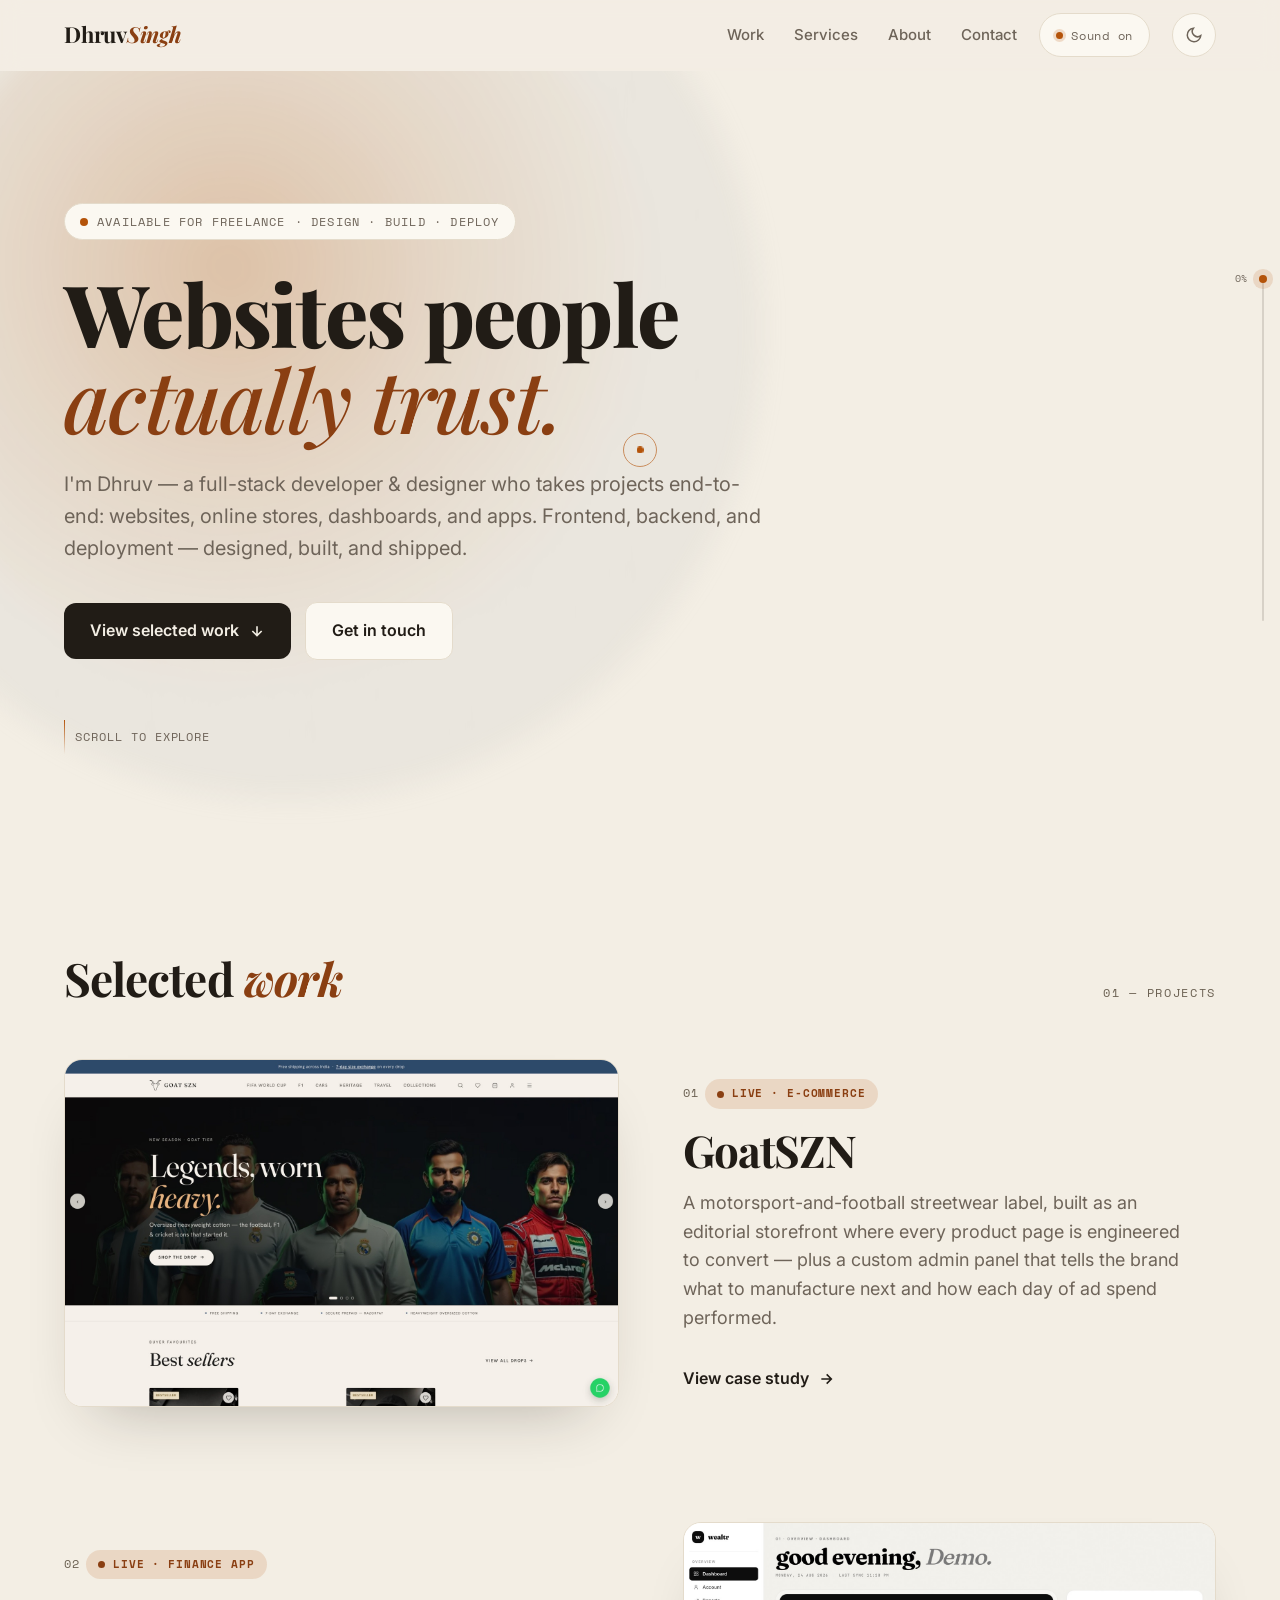
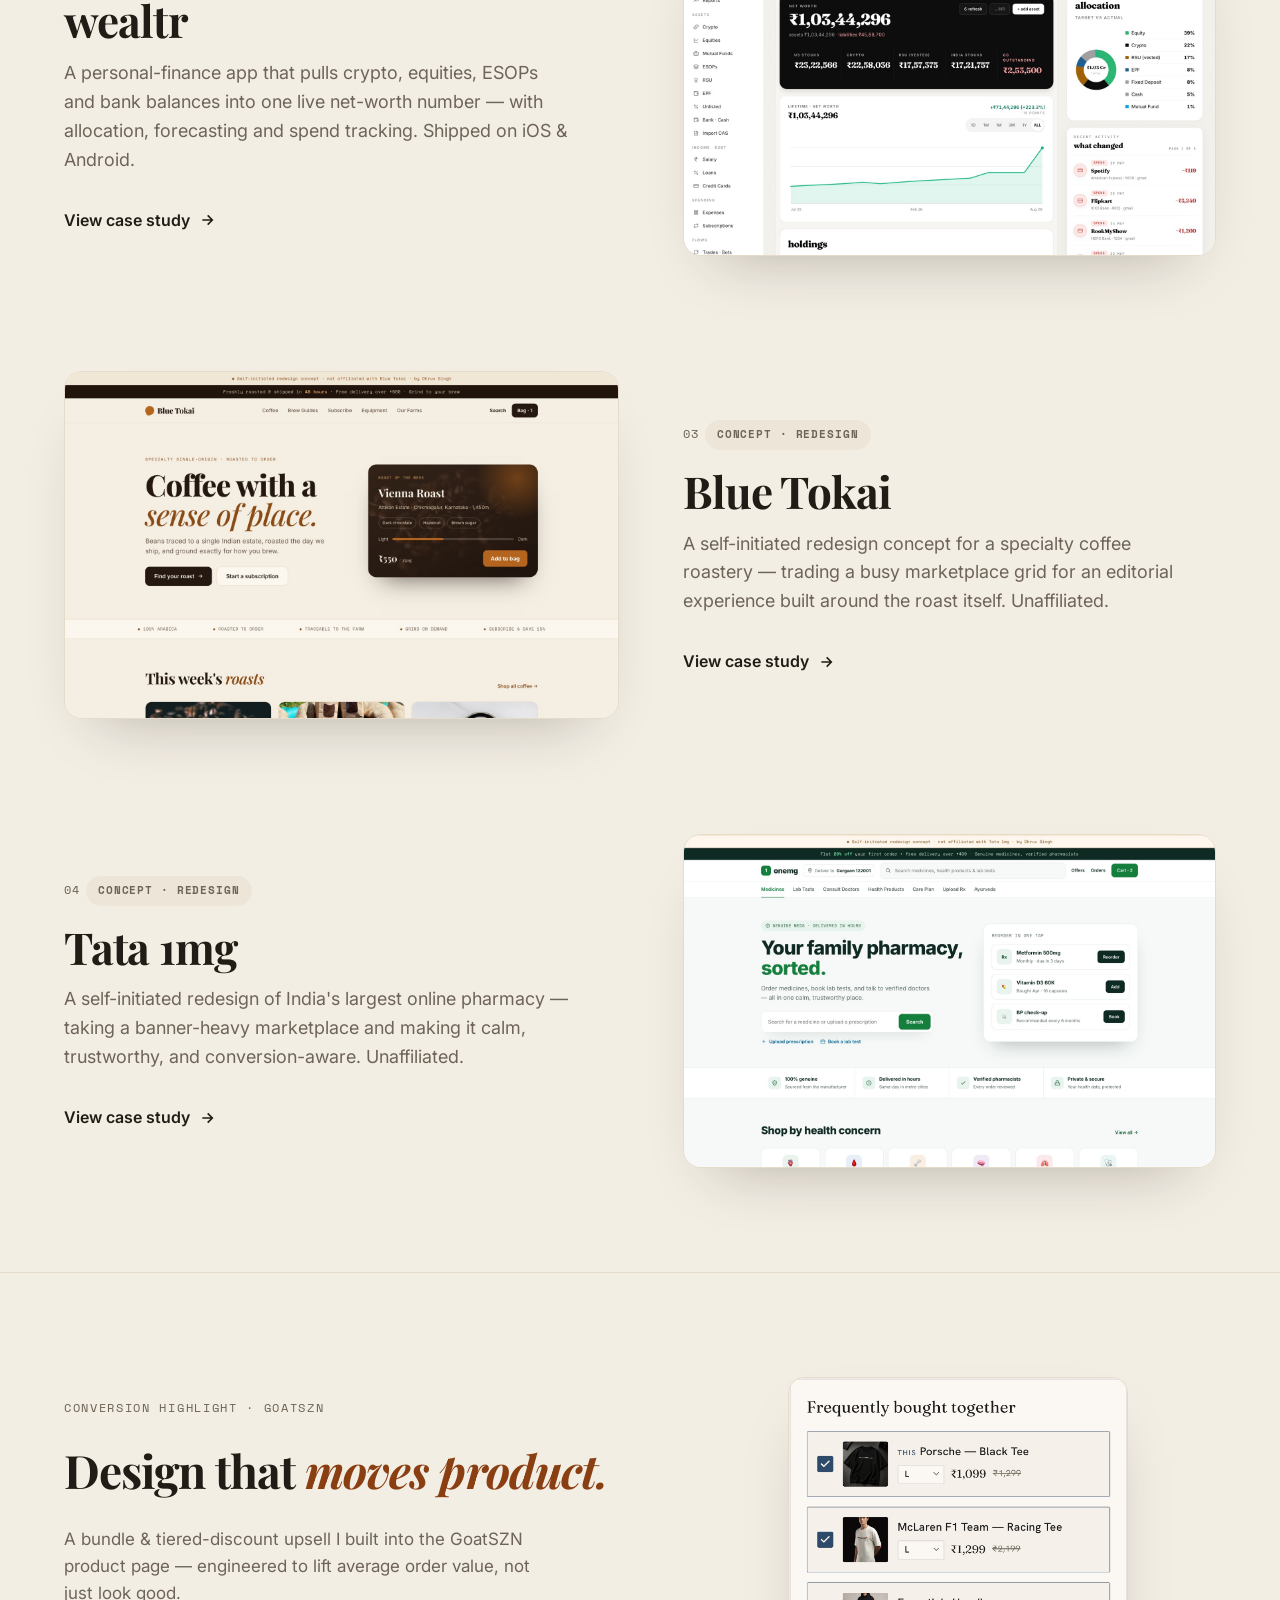
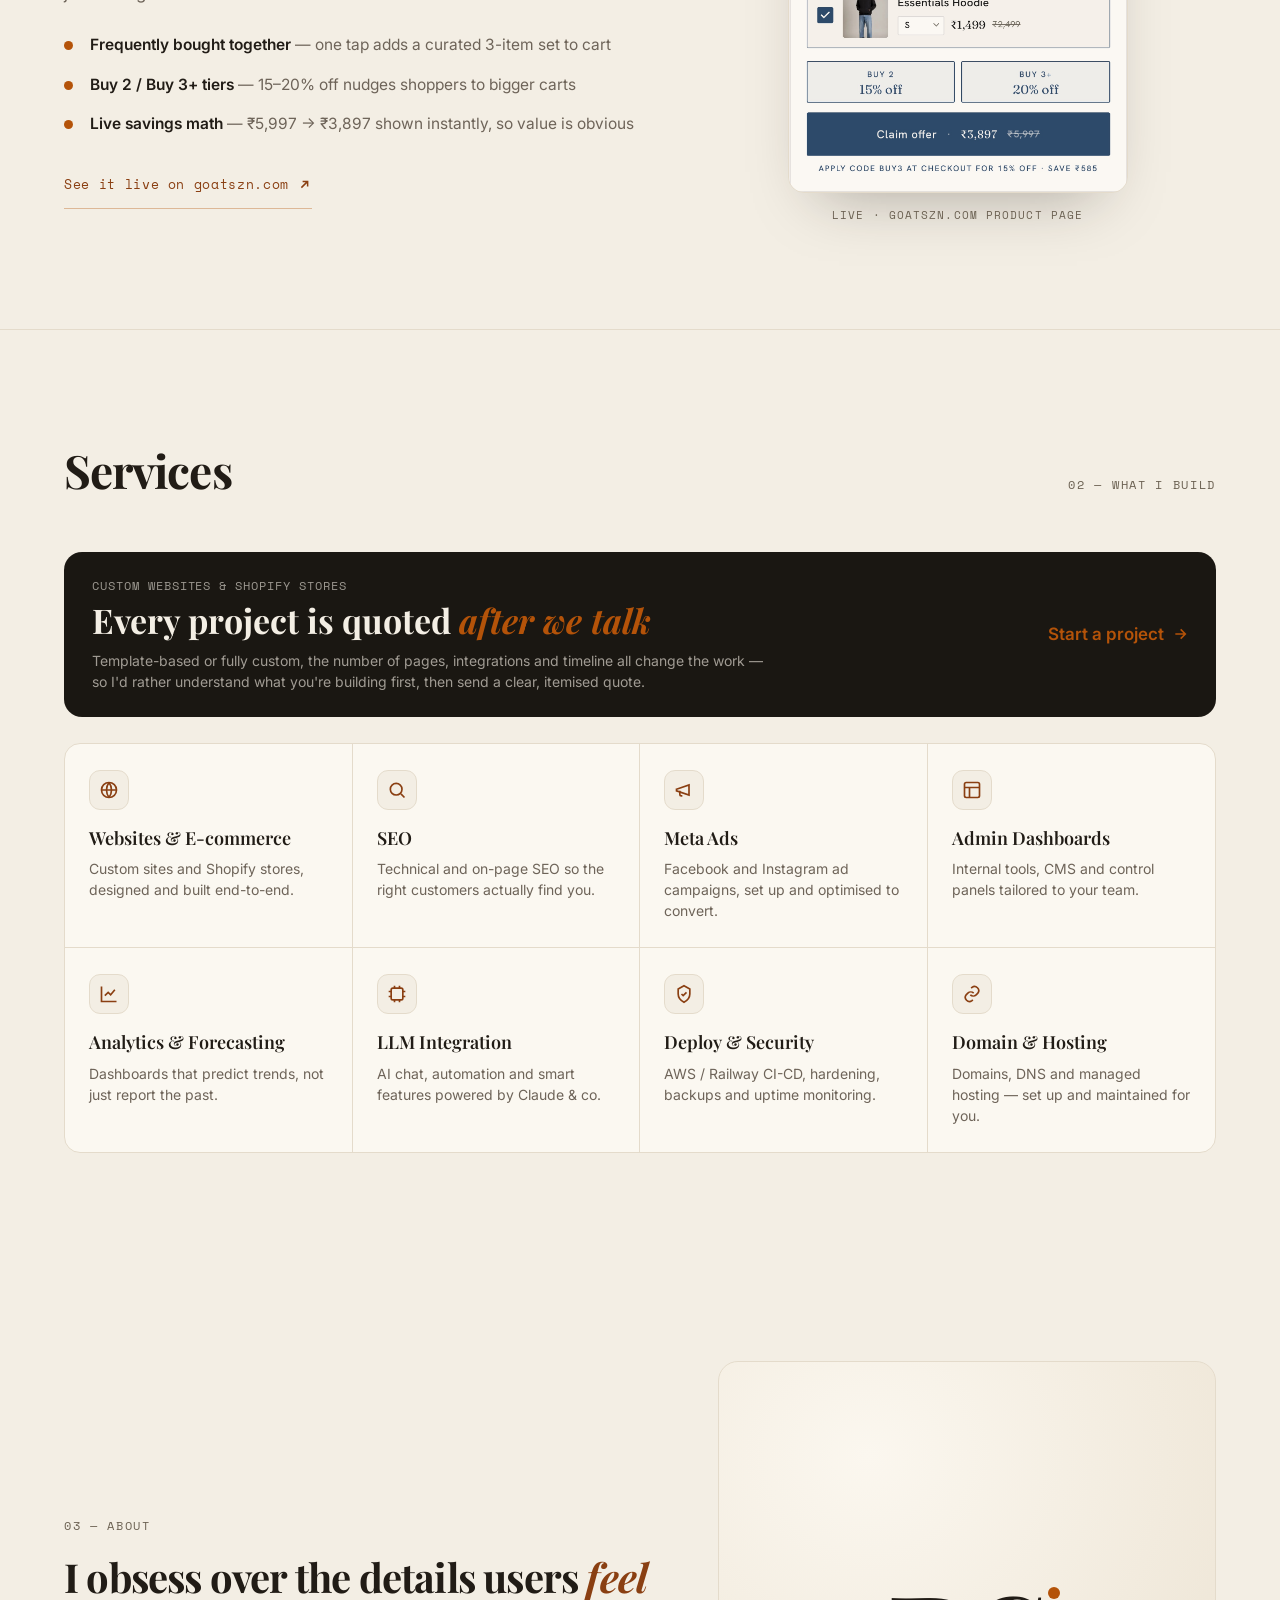
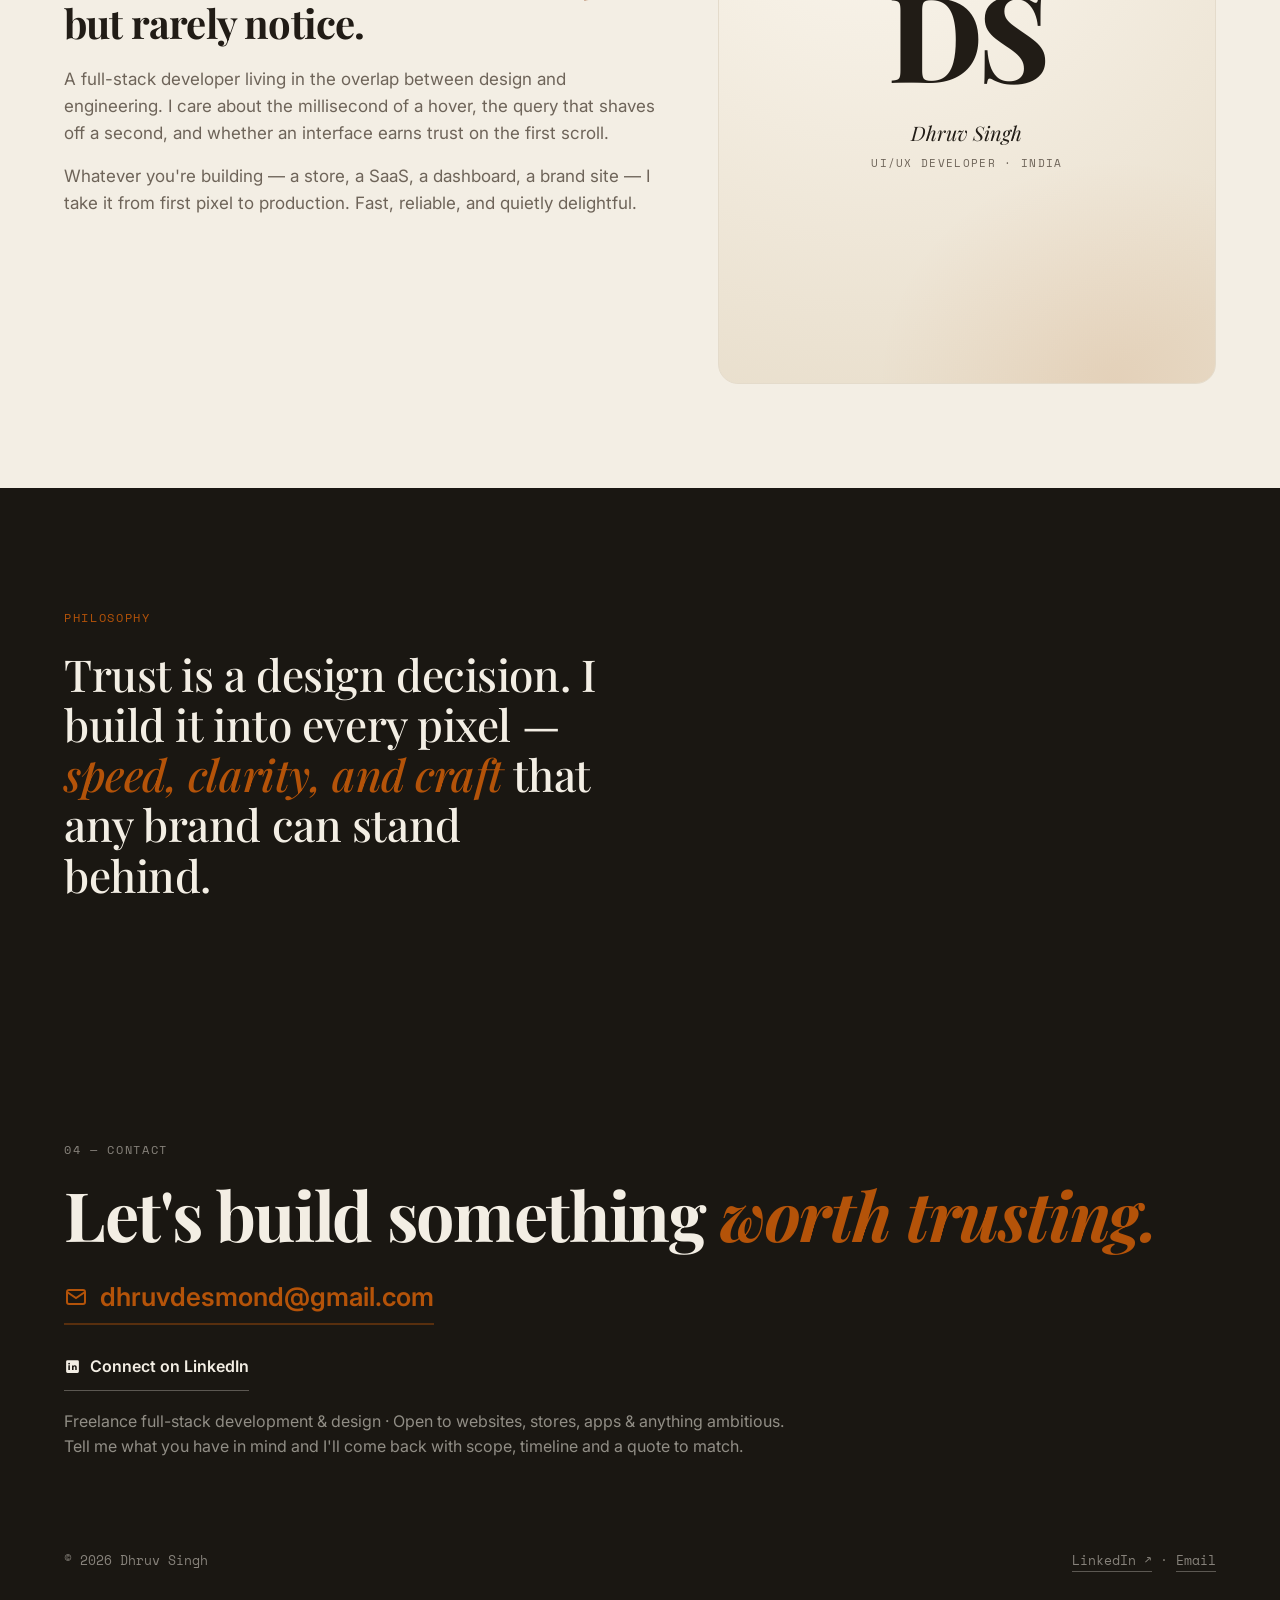
==== index.html @ 60992c7e "Add the GoatSZN admin panel to the case study The case study covered only the storefront, but the bu" ====
<!doctype html>
<html lang="en">
<head>
<meta charset="utf-8" />
<meta name="viewport" content="width=device-width, initial-scale=1" />
<title>Dhruv Singh — Full-Stack Developer &amp; Designer</title>
<meta name="description" content="Freelance full-stack developer & designer — websites, online stores, dashboards and apps, designed, built and deployed end-to-end." />
<link rel="icon" type="image/svg+xml" href="assets/favicon.svg" />
<link rel="preconnect" href="https://fonts.googleapis.com" />
<link rel="preconnect" href="https://fonts.gstatic.com" crossorigin />
<link href="https://fonts.googleapis.com/css2?family=Playfair+Display:ital,wght@0,500;0,600;0,700;0,800;1,500;1,600&family=Inter:wght@400;500;600;700&family=Space+Mono:wght@400;700&display=swap" rel="stylesheet" />
<script>(function(){var t='light';try{t=localStorage.getItem('theme')||'light';}catch(e){}document.documentElement.setAttribute('data-theme',t);})();</script>
<link rel="stylesheet" href="styles.css" />
</head>
<body>
  <canvas id="trail"></canvas>
  <div id="dot" class="cur" aria-hidden="true"></div>
  <div id="ring" class="cur" aria-hidden="true"></div>

  <header id="hdr"><div class="wrap"><nav>
    <a class="brand" href="#top">Dhruv <em>Singh</em></a>
    <div class="nav-right">
      <div class="navlinks" id="navlinks">
        <a href="#work">Work</a><a href="#services">Services</a><a href="#about">About</a><a href="#contact">Contact</a>
      </div>
      <button class="sound-toggle on" id="sound" aria-pressed="true"><span class="dotled"></span><span id="sound-label">Sound on</span></button>
      <button class="theme-toggle" id="theme" aria-label="Switch to dark mode"><svg class="ic-moon" width="18" height="18" viewBox="0 0 24 24" fill="none" stroke="currentColor" stroke-width="2"><path d="M21 12.8A9 9 0 1 1 11.2 3a7 7 0 0 0 9.8 9.8z"/></svg><svg class="ic-sun" width="18" height="18" viewBox="0 0 24 24" fill="none" stroke="currentColor" stroke-width="2"><circle cx="12" cy="12" r="4"/><path d="M12 2v2M12 20v2M4 12H2M22 12h-2M5 5l1.4 1.4M17.6 17.6L19 19M19 5l-1.4 1.4M6.4 17.6L5 19"/></svg></button>
      <button class="menu-btn" id="menuBtn" aria-label="Open menu" aria-expanded="false">
        <span></span><span></span><span></span>
      </button>
    </div>
  </nav></div></header>

  <main id="top">
    <!-- HERO -->
    <section class="hero"><div class="hero-glow" aria-hidden="true"></div><div class="wrap">
      <span class="eyebrow reveal"><span class="pulse"></span> Available for freelance<span class="sm-hide"> · Design · Build · Deploy</span></span>
      <h1 class="reveal">Websites people <em>actually trust.</em></h1>
      <p class="lead reveal">I'm Dhruv — a full-stack developer &amp; designer who takes projects end-to-end: websites, online stores, dashboards, and apps. Frontend, backend, and deployment — designed, built, and shipped.</p>
      <div class="cta-row reveal">
        <a href="#work" class="btn btn-primary" data-mag>View selected work
          <svg width="16" height="16" viewBox="0 0 24 24" fill="none" stroke="currentColor" stroke-width="2.4"><path d="M12 5v14M5 12l7 7 7-7"/></svg></a>
        <a href="#contact" class="btn btn-ghost" data-mag>Get in touch</a>
      </div>
      <div class="scrollcue reveal"><span class="bar"></span> SCROLL TO EXPLORE</div>
    </div></section>

    <!-- WORK -->
    <section id="work"><div class="wrap">
      <div class="sec-head">
        <h2 class="sec-title reveal">Selected <em>work</em></h2>
        <span class="eyebrow-label reveal">01 — Projects</span>
      </div>
      <div class="features">
        <article class="feature">
          <a class="feature-img reveal" href="case-goatszn.html" aria-label="GoatSZN case study">
            <img src="assets/goatszn-card.jpg" width="1600" height="1000" loading="lazy"
                 alt="GoatSZN e-commerce homepage — editorial 'Legends, worn heavy' hero over a lineup of sports icons" />
          </a>
          <div class="feature-text reveal">
            <span class="feature-num">01</span>
            <span class="feature-tag live"><span class="dotled" style="width:7px;height:7px;border-radius:50%;background:currentColor"></span> Live · E-commerce</span>
            <h3>GoatSZN</h3>
            <p>A motorsport-and-football streetwear label, built as an editorial storefront where every product page is engineered to convert — plus a custom admin panel that tells the brand what to manufacture next and how each day of ad spend performed.</p>
            <a class="feature-link" href="case-goatszn.html" data-mag>View case study
              <svg width="16" height="16" viewBox="0 0 24 24" fill="none" stroke="currentColor" stroke-width="2.4"><path d="M5 12h14M13 5l7 7-7 7"/></svg></a>
          </div>
        </article>
        <article class="feature reverse">
          <a class="feature-img reveal" href="case-wealtr.html" aria-label="wealtr case study">
            <img src="assets/wealtr-card.jpg" width="1600" height="1000" loading="lazy"
                 alt="wealtr dashboard — net-worth overview with allocation donut, lifetime chart and recent activity feed" />
          </a>
          <div class="feature-text reveal">
            <span class="feature-num">02</span>
            <span class="feature-tag live"><span class="dotled" style="width:7px;height:7px;border-radius:50%;background:currentColor"></span> Live · Finance app</span>
            <h3>wealtr</h3>
            <p>A personal-finance app that pulls crypto, equities, ESOPs and bank balances into one live net-worth number — with allocation, forecasting and spend tracking. Shipped on iOS &amp; Android.</p>
            <a class="feature-link" href="case-wealtr.html" data-mag>View case study
              <svg width="16" height="16" viewBox="0 0 24 24" fill="none" stroke="currentColor" stroke-width="2.4"><path d="M5 12h14M13 5l7 7-7 7"/></svg></a>
          </div>
        </article>
        <article class="feature">
          <a class="feature-img reveal" href="case-bluetokai.html" aria-label="Blue Tokai coffee redesign concept">
            <img src="assets/after-bluetokai.jpg" width="1600" height="1000" loading="lazy"
                 alt="Blue Tokai redesign concept — editorial 'Coffee with a sense of place' hero with a roast-of-the-week card" />
          </a>
          <div class="feature-text reveal">
            <span class="feature-num">03</span>
            <span class="feature-tag concept">Concept · Redesign</span>
            <h3>Blue Tokai</h3>
            <p>A self-initiated redesign concept for a specialty coffee roastery — trading a busy marketplace grid for an editorial experience built around the roast itself. Unaffiliated.</p>
            <a class="feature-link" href="case-bluetokai.html" data-mag>View case study
              <svg width="16" height="16" viewBox="0 0 24 24" fill="none" stroke="currentColor" stroke-width="2.4"><path d="M5 12h14M13 5l7 7-7 7"/></svg></a>
          </div>
        </article>
        <article class="feature reverse">
          <a class="feature-img reveal" href="case-1mg.html" aria-label="Tata 1mg redesign concept">
            <img src="assets/after-1mg.jpg" width="1600" height="1000" loading="lazy"
                 alt="Tata 1mg redesign concept — calm clinical pharmacy homepage with search hero and one-tap reorder" />
          </a>
          <div class="feature-text reveal">
            <span class="feature-num">04</span>
            <span class="feature-tag concept">Concept · Redesign</span>
            <h3>Tata 1mg</h3>
            <p>A self-initiated redesign of India's largest online pharmacy — taking a banner-heavy marketplace and making it calm, trustworthy, and conversion-aware. Unaffiliated.</p>
            <a class="feature-link" href="case-1mg.html" data-mag>View case study
              <svg width="16" height="16" viewBox="0 0 24 24" fill="none" stroke="currentColor" stroke-width="2.4"><path d="M5 12h14M13 5l7 7-7 7"/></svg></a>
          </div>
        </article>
      </div>
    </div></section>

    <!-- CONVERSION HIGHLIGHT -->
    <section id="convert" class="convert"><div class="wrap convert-grid">
      <div class="convert-copy reveal">
        <span class="eyebrow-label">Conversion highlight · GoatSZN</span>
        <h2 class="sec-title">Design that <em>moves product.</em></h2>
        <p class="convert-lead">A bundle &amp; tiered-discount upsell I built into the GoatSZN product page — engineered to lift average order value, not just look good.</p>
        <ul class="wins">
          <li><span>Frequently bought together</span> — one tap adds a curated 3-item set to cart</li>
          <li><span>Buy&nbsp;2 / Buy&nbsp;3+ tiers</span> — 15–20% off nudges shoppers to bigger carts</li>
          <li><span>Live savings math</span> — ₹5,997 → ₹3,897 shown instantly, so value is obvious</li>
        </ul>
        <a href="https://www.goatszn.com/products/porsche-black-tee" class="convert-link" data-mag target="_blank" rel="noopener">See it live on goatszn.com
          <svg width="15" height="15" viewBox="0 0 24 24" fill="none" stroke="currentColor" stroke-width="2.4"><path d="M7 17 17 7M9 7h8v8"/></svg></a>
      </div>
      <figure class="convert-shot reveal">
        <img src="assets/goatszn-bundle.jpg" width="1260" height="1545" loading="lazy"
             alt="GoatSZN 'Frequently bought together' bundle — three checkbox-selected products with Buy 2 15% off and Buy 3+ 20% off tiers and a Claim offer button showing ₹3,897 down from ₹5,997" />
        <figcaption>Live · goatszn.com product page</figcaption>
      </figure>
    </div></section>

    <!-- SERVICES -->
    <section id="services" class="services">
      <div class="wrap">
        <div class="sec-head">
          <h2 class="sec-title reveal">Services</h2>
          <span class="eyebrow-label reveal">02 — What I build</span>
        </div>
        <a class="scope-banner reveal" href="#contact" data-mag data-dark aria-label="Every project is quoted after we talk through scope — start a project">
          <div class="sb-copy">
            <span class="sb-label">Custom websites &amp; Shopify stores</span>
            <span class="sb-line">Every project is quoted <em>after we talk</em></span>
            <span class="sb-note">Template-based or fully custom, the number of pages, integrations and timeline all change the work — so I'd rather understand what you're building first, then send a clear, itemised quote.</span>
          </div>
          <span class="sb-cta">Start a project
            <svg width="16" height="16" viewBox="0 0 24 24" fill="none" stroke="currentColor" stroke-width="2.4"><path d="M5 12h14M13 5l7 7-7 7"/></svg></span>
        </a>
        <div class="svc-grid">
          <div class="svc reveal"><div class="ic"><svg width="20" height="20" viewBox="0 0 24 24" fill="none" stroke="currentColor" stroke-width="2"><circle cx="12" cy="12" r="9"/><path d="M3 12h18M12 3a15 15 0 010 18M12 3a15 15 0 000 18"/></svg></div>
            <h4>Websites &amp; E-commerce</h4><p>Custom sites and Shopify stores, designed and built end-to-end.</p></div>
          <div class="svc reveal"><div class="ic"><svg width="20" height="20" viewBox="0 0 24 24" fill="none" stroke="currentColor" stroke-width="2"><circle cx="11" cy="11" r="7"/><path d="m21 21-4.3-4.3"/></svg></div>
            <h4>SEO</h4><p>Technical and on-page SEO so the right customers actually find you.</p></div>
          <div class="svc reveal"><div class="ic"><svg width="20" height="20" viewBox="0 0 24 24" fill="none" stroke="currentColor" stroke-width="2"><path d="M3 11l15-5v12L3 13z"/><path d="M7 13v4a2 2 0 002 2h1"/></svg></div>
            <h4>Meta Ads</h4><p>Facebook and Instagram ad campaigns, set up and optimised to convert.</p></div>
          <div class="svc reveal"><div class="ic"><svg width="20" height="20" viewBox="0 0 24 24" fill="none" stroke="currentColor" stroke-width="2"><rect x="3" y="3" width="18" height="18" rx="2"/><path d="M3 9h18M9 21V9"/></svg></div>
            <h4>Admin Dashboards</h4><p>Internal tools, CMS and control panels tailored to your team.</p></div>
          <div class="svc reveal"><div class="ic"><svg width="20" height="20" viewBox="0 0 24 24" fill="none" stroke="currentColor" stroke-width="2"><path d="M3 3v18h18"/><path d="M7 14l4-4 3 3 5-6"/></svg></div>
            <h4>Analytics &amp; Forecasting</h4><p>Dashboards that predict trends, not just report the past.</p></div>
          <div class="svc reveal"><div class="ic"><svg width="20" height="20" viewBox="0 0 24 24" fill="none" stroke="currentColor" stroke-width="2"><rect x="5" y="5" width="14" height="14" rx="2"/><path d="M9 2v3M15 2v3M9 19v3M15 19v3M2 9h3M2 15h3M19 9h3M19 15h3"/></svg></div>
            <h4>LLM Integration</h4><p>AI chat, automation and smart features powered by Claude &amp; co.</p></div>
          <div class="svc reveal"><div class="ic"><svg width="20" height="20" viewBox="0 0 24 24" fill="none" stroke="currentColor" stroke-width="2"><path d="M12 2l7 4v6c0 5-3.5 8-7 10-3.5-2-7-5-7-10V6z"/><path d="M9 12l2 2 4-4"/></svg></div>
            <h4>Deploy &amp; Security</h4><p>AWS / Railway CI-CD, hardening, backups and uptime monitoring.</p></div>
          <div class="svc reveal"><div class="ic"><svg width="20" height="20" viewBox="0 0 24 24" fill="none" stroke="currentColor" stroke-width="2"><path d="M10 13a5 5 0 007 0l2-2a5 5 0 00-7-7l-1 1"/><path d="M14 11a5 5 0 00-7 0l-2 2a5 5 0 007 7l1-1"/></svg></div>
            <h4>Domain &amp; Hosting</h4><p>Domains, DNS and managed hosting — set up and maintained for you.</p></div>
        </div>
      </div>
    </section>

    <!-- ABOUT -->
    <section id="about" class="about"><div class="wrap about-grid">
      <div class="reveal">
        <span class="eyebrow-label">03 — About</span>
        <h2>I obsess over the details users <em>feel</em> but rarely notice.</h2>
        <p>A full-stack developer living in the overlap between design and engineering. I care about the millisecond of a hover, the query that shaves off a second, and whether an interface earns trust on the first scroll.</p>
        <p>Whatever you're building — a store, a SaaS, a dashboard, a brand site — I take it from first pixel to production. Fast, reliable, and quietly delightful.</p>
      </div>
      <div class="portrait reveal">
        <div class="mono-mark">
          <span class="mm-initials">DS<i></i></span>
          <span class="mm-name">Dhruv Singh</span>
          <span class="mm-role">UI/UX Developer · India</span>
        </div>
      </div>
    </div></section>
  </main>

  <!-- PHILOSOPHY (dark — cursor trail turns cream here) -->
  <section class="statement" data-dark><div class="wrap">
    <p class="statement-kicker reveal">Philosophy</p>
    <p class="statement-big reveal">Trust is a design decision. I build it into every pixel — <em>speed, clarity, and craft</em> that any brand can stand behind.</p>
  </div></section>

  <!-- CONTACT (dark) -->
  <section id="contact" class="contact" data-dark><div class="wrap">
    <span class="eyebrow-label" style="color:rgba(243,238,228,.5)">04 — Contact</span>
    <h2 style="margin-top:18px">Let's build something <em>worth trusting.</em></h2>
    <a class="mailto" href="mailto:dhruvdesmond@gmail.com" data-mag>
      <svg width="24" height="24" viewBox="0 0 24 24" fill="none" stroke="currentColor" stroke-width="2"><rect x="3" y="5" width="18" height="14" rx="2"/><path d="m3 7 9 6 9-6"/></svg>
      dhruvdesmond@gmail.com</a>
    <p class="socials"><a href="https://www.linkedin.com/in/dhruv-singh-nunia/" target="_blank" rel="noopener" data-mag>
      <svg width="17" height="17" viewBox="0 0 24 24" fill="currentColor"><path d="M19 3a2 2 0 012 2v14a2 2 0 01-2 2H5a2 2 0 01-2-2V5a2 2 0 012-2h14zM8.34 17V10.2H6.1V17h2.24zM7.22 9.24a1.3 1.3 0 100-2.6 1.3 1.3 0 000 2.6zM18 17v-3.73c0-2-1.07-2.93-2.5-2.93-1.15 0-1.66.63-1.95 1.08v-.92H11.3V17h2.24v-3.78c0-.2.01-.4.07-.54.16-.4.52-.81 1.13-.81.8 0 1.12.6 1.12 1.5V17H18z"/></svg>
      Connect on LinkedIn</a></p>
    <p class="sub">Freelance full-stack development &amp; design · Open to websites, stores, apps &amp; anything ambitious.<br />Tell me what you have in mind and I'll come back with scope, timeline and a quote to match.</p>
  </div></section>

  <footer><div class="wrap"><span>© 2026 Dhruv Singh</span><span><a href="https://www.linkedin.com/in/dhruv-singh-nunia/" target="_blank" rel="noopener">LinkedIn ↗</a> · <a href="mailto:dhruvdesmond@gmail.com">Email</a></span></div></footer>

  <script src="script.js"></script>
</body>
</html>
---- styles.css ----
/* ============ Dhruv Singh — cream editorial portfolio ============ */
:root{
  --bg:#F3EEE4; --surface:#FBF8F1; --fg:#211C16; --muted:#6E6459;
  --line:#E4DBCB; --accent:#B45309; --accent-ink:#8A3F12; --dark:#1A1712; --ink-inv:#F3EEE4; --faint:#6B6152;
  --serif:"Playfair Display",Georgia,serif; --sans:"Inter",system-ui,-apple-system,sans-serif; --mono:"Space Mono",monospace;
  --maxw:1200px; --ease:cubic-bezier(.22,.61,.36,1);
}
/* ---------- dark theme (warm, not inverted) ---------- */
:root[data-theme="dark"]{
  --bg:#17140F; --surface:#221D16; --fg:#F2EDE3; --muted:#B8AD9D; --faint:#8C8273;
  --line:#39322A; --accent:#D2854A; --accent-ink:#E7A96A; --dark:#0F0D0A; --ink-inv:#F2EDE3;
}
:root[data-theme="dark"] header{background:rgba(23,20,15,.72)}
:root[data-theme="dark"] .tag-concept,:root[data-theme="dark"] .feature-tag.concept{background:#2C2820;color:var(--muted)}
:root[data-theme="dark"] .svc .ic,:root[data-theme="dark"] .panel-card .ic{background:#17140F}
:root[data-theme="dark"] .portrait{background:radial-gradient(120% 90% at 30% 15%,#241f18,#17130d)}
/* theme toggle button */
.theme-toggle{display:inline-flex;align-items:center;justify-content:center;width:44px;height:44px;border:1px solid var(--line);background:var(--surface);border-radius:999px;color:var(--muted);transition:border-color .2s,color .2s}
.theme-toggle:hover{border-color:var(--accent);color:var(--fg)}
.theme-toggle .ic-sun{display:none}
:root[data-theme="dark"] .theme-toggle .ic-sun{display:block}
:root[data-theme="dark"] .theme-toggle .ic-moon{display:none}
/* keyboard focus ring (accessibility) */
a:focus-visible,button:focus-visible,[tabindex]:focus-visible{outline:2px solid var(--accent);outline-offset:3px;border-radius:4px}
/* anchor targets clear the sticky header */
section[id]{scroll-margin-top:88px}
@media(max-width:520px){.sm-hide{display:none}}
/* tighter nav on small screens so both toggles fit */
@media(max-width:720px){
  #sound-label{display:none}
  .sound-toggle{padding:0;width:44px;height:44px;justify-content:center}
  .nav-right{gap:10px}
}
*{box-sizing:border-box}
html{scroll-behavior:smooth}
body{margin:0;background:var(--bg);color:var(--fg);font-family:var(--sans);font-size:17px;line-height:1.6;-webkit-font-smoothing:antialiased;overflow-x:hidden}
a{color:inherit;text-decoration:none}
img{max-width:100%;display:block}
.wrap{max-width:var(--maxw);margin:0 auto;padding:0 24px}
.mono{font-family:var(--mono)}
.eyebrow-label{font-family:var(--mono);font-size:12px;letter-spacing:.14em;text-transform:uppercase;color:var(--faint)}

/* ---------- custom cursor ---------- */
#trail{position:fixed;inset:0;pointer-events:none;z-index:9998}
.cur{position:fixed;top:0;left:0;pointer-events:none;z-index:9999;border-radius:50%;transform:translate(-50%,-50%);will-change:transform}
#dot{width:7px;height:7px;background:var(--accent)}
#ring{width:34px;height:34px;border:1.5px solid var(--accent);opacity:.6;transition:width .25s var(--ease),height .25s var(--ease),opacity .25s var(--ease),background .25s var(--ease)}
body.cursor-on{cursor:none} body.cursor-on a,body.cursor-on button{cursor:none}
@media(hover:none),(pointer:coarse){#dot,#ring,#trail{display:none!important}}
.cursor-hover #ring{width:60px;height:60px;opacity:.9;background:rgba(180,83,9,.10)}
body.on-dark #dot{background:var(--ink-inv)} body.on-dark #ring{border-color:var(--ink-inv)}
.cursor-hover.on-dark #ring{background:rgba(243,238,228,.14)}

/* ---------- nav ---------- */
header{position:sticky;top:0;z-index:100;backdrop-filter:blur(10px);background:rgba(243,238,228,.72);border-bottom:1px solid transparent;transition:border-color .3s}
header.scrolled{border-color:var(--line)}
nav{display:flex;align-items:center;justify-content:space-between;height:70px}
.brand{font-family:var(--serif);font-weight:700;font-size:22px;letter-spacing:-.01em;padding:8px 0;display:inline-flex;align-items:center}
.brand em{font-style:italic;color:var(--accent-ink)}
.nav-right{display:flex;align-items:center;gap:22px}
.navlinks{display:flex;align-items:center;gap:30px}
.navlinks a{position:relative;font-weight:500;color:var(--muted);font-size:15px;transition:color .2s}
.navlinks a:hover{color:var(--fg)}
.navlinks a::after{content:"";position:absolute;left:0;bottom:-4px;height:1.5px;width:100%;background:var(--accent);transform:scaleX(0);transform-origin:left;transition:transform .32s var(--ease)}
.navlinks a:hover::after{transform:scaleX(1)}
.menu-btn{display:none;flex-direction:column;justify-content:center;gap:5px;width:44px;height:44px;padding:0 10px;background:var(--surface);border:1px solid var(--line);border-radius:10px}
.menu-btn span{display:block;height:2px;width:100%;background:var(--fg);border-radius:2px;transition:transform .3s var(--ease),opacity .2s}
header.menu-open .menu-btn span:nth-child(1){transform:translateY(7px) rotate(45deg)}
header.menu-open .menu-btn span:nth-child(2){opacity:0}
header.menu-open .menu-btn span:nth-child(3){transform:translateY(-7px) rotate(-45deg)}
.sound-toggle{display:inline-flex;align-items:center;gap:8px;min-height:44px;border:1px solid var(--line);background:var(--surface);border-radius:999px;padding:10px 16px;font-family:var(--mono);font-size:12px;letter-spacing:.06em;color:var(--muted);transition:border-color .2s,color .2s}
.sound-toggle:hover{border-color:var(--accent);color:var(--fg)}
.sound-toggle .dotled{width:7px;height:7px;border-radius:50%;background:#CDC3B4}
.sound-toggle.on .dotled{background:var(--accent);box-shadow:0 0 0 3px rgba(180,83,9,.18)}
@media(max-width:720px){
  .menu-btn{display:flex}
  .navlinks{position:absolute;top:100%;left:0;right:0;flex-direction:column;align-items:flex-start;gap:0;
    background:var(--surface);border-bottom:1px solid var(--line);padding:8px 24px 16px;
    opacity:0;visibility:hidden;transform:translateY(-8px);transition:opacity .25s var(--ease),transform .25s var(--ease),visibility .25s}
  header.menu-open .navlinks{opacity:1;visibility:visible;transform:none}
  .navlinks a{width:100%;padding:14px 0;font-size:18px;border-bottom:1px solid var(--line)}
  .navlinks a:last-child{border-bottom:none}
  .navlinks a::after{display:none}
}

/* ---------- hero ---------- */
.hero{position:relative;overflow:hidden;padding:clamp(60px,11vw,132px) 0 clamp(44px,7vw,84px)}
.hero-glow{position:absolute;z-index:0;top:-16%;left:-7%;width:min(760px,82vw);height:min(760px,82vw);pointer-events:none;border-radius:50%;
  background:radial-gradient(circle at 42% 42%,rgba(180,83,9,.26),rgba(180,83,9,.10) 36%,transparent 68%);
  filter:blur(12px);animation:glowdrift 16s ease-in-out infinite alternate}
.hero-glow::after{content:"";position:absolute;inset:-12%;border-radius:50%;mix-blend-mode:soft-light;opacity:.3;
  background-image:url("data:image/svg+xml,%3Csvg xmlns='http://www.w3.org/2000/svg' width='160' height='160'%3E%3Cfilter id='n'%3E%3CfeTurbulence type='fractalNoise' baseFrequency='0.85' numOctaves='2' stitchTiles='stitch'/%3E%3C/filter%3E%3Crect width='100%25' height='100%25' filter='url(%23n)'/%3E%3C/svg%3E")}
@keyframes glowdrift{from{transform:translate(0,0) scale(1)}to{transform:translate(7%,5%) scale(1.1)}}
.hero .wrap{position:relative;z-index:1}
.eyebrow{display:inline-flex;align-items:center;gap:9px;font-family:var(--mono);font-size:12px;letter-spacing:.1em;text-transform:uppercase;color:var(--muted);border:1px solid var(--line);background:var(--surface);padding:8px 15px;border-radius:999px;margin-bottom:30px}
.eyebrow .pulse{width:8px;height:8px;border-radius:50%;background:var(--accent);animation:pulse 2.2s infinite}
@keyframes pulse{0%{box-shadow:0 0 0 0 rgba(180,83,9,.5)}70%{box-shadow:0 0 0 10px rgba(180,83,9,0)}100%{box-shadow:0 0 0 0 rgba(180,83,9,0)}}
h1{font-family:var(--serif);font-size:clamp(40px,7vw,86px);line-height:1.0;letter-spacing:-.02em;font-weight:800;margin:0 0 26px;max-width:15ch}
h1 em{font-style:italic;font-weight:500;color:var(--accent-ink)}
.lead{font-size:clamp(16px,1.9vw,20px);color:var(--muted);max-width:54ch;margin:0 0 38px}
.cta-row{display:flex;gap:14px;flex-wrap:wrap;align-items:center}
.btn{display:inline-flex;align-items:center;gap:10px;font-weight:600;font-size:16px;padding:15px 26px;border-radius:12px;transition:transform .15s var(--ease),box-shadow .2s,border-color .2s;will-change:transform}
.btn-primary{background:var(--fg);color:var(--bg)}
.btn-primary:hover{box-shadow:0 14px 34px -12px rgba(33,28,22,.5)}
.btn-ghost{border:1px solid var(--line);background:var(--surface)}
.btn-ghost:hover{border-color:var(--fg)}
.scrollcue{margin-top:60px;font-family:var(--mono);font-size:12px;letter-spacing:.08em;color:var(--muted);display:flex;align-items:center;gap:10px}
.scrollcue .bar{width:1px;height:34px;background:linear-gradient(var(--accent),transparent);display:block}

/* ---------- sections ---------- */
section{padding:clamp(56px,9vw,104px) 0}
.sec-head{display:flex;align-items:baseline;justify-content:space-between;gap:24px;margin-bottom:44px;flex-wrap:wrap}
.sec-title{font-family:var(--serif);font-size:clamp(28px,4.4vw,46px);font-weight:700;letter-spacing:-.02em;margin:0}
.sec-title em{font-style:italic;color:var(--accent-ink)}

/* ---------- work ---------- */
.work-grid{display:grid;grid-template-columns:1fr 1fr;gap:22px}
@media(max-width:760px){.work-grid{grid-template-columns:1fr}}
.card{position:relative;border:1px solid var(--line);border-radius:18px;overflow:hidden;background:var(--surface);transition:transform .4s var(--ease),box-shadow .4s var(--ease),border-color .3s;will-change:transform}
.card:hover{transform:translateY(-6px);box-shadow:0 28px 54px -26px rgba(33,28,22,.32);border-color:transparent}
.shot{display:block;width:100%;height:auto;transition:transform .6s var(--ease);background:#e9e1d3}
.card:hover .shot{transform:scale(1.035)}
.shot-wrap{position:relative;overflow:hidden;margin:0;line-height:0}
.shot-badge{position:absolute;top:12px;left:12px;z-index:3;font-family:var(--mono);font-size:10px;letter-spacing:.08em;text-transform:uppercase;background:rgba(26,23,18,.82);color:var(--ink-inv);padding:5px 10px;border-radius:999px;line-height:1.4;backdrop-filter:blur(4px)}
.thumb{aspect-ratio:16/10;position:relative;overflow:hidden;display:grid;place-items:center}
.thumb .label{font-family:var(--serif);font-weight:700;font-size:clamp(24px,3.6vw,38px);letter-spacing:-.02em;color:#fff;z-index:2;text-align:center;padding:0 20px;transition:transform .5s var(--ease)}
.thumb .sub{position:absolute;bottom:16px;left:0;right:0;text-align:center;font-family:var(--mono);font-size:11px;letter-spacing:.1em;text-transform:uppercase;color:rgba(255,255,255,.75);z-index:2}
.card:hover .thumb .label{transform:scale(1.04)}
.t-coffee{background:linear-gradient(140deg,#92400E 0%,#78350F 60%,#B45309 130%)}
.t-1mg{background:linear-gradient(135deg,#15803D 0%,#0369A1 120%)}
.thumb::after{content:"";position:absolute;inset:0;background:radial-gradient(140% 100% at 50% 120%,rgba(255,255,255,.14),transparent 60%);z-index:1}
.card-meta{display:flex;align-items:center;justify-content:space-between;gap:16px;padding:20px 22px}
.card-meta h3{margin:0;font-family:var(--serif);font-size:21px;font-weight:600;letter-spacing:-.01em}
.card-meta p{margin:4px 0 0;font-size:14px;color:var(--muted)}
.tag{font-family:var(--mono);font-size:11px;font-weight:700;letter-spacing:.08em;text-transform:uppercase;padding:6px 11px;border-radius:999px;white-space:nowrap}
.tag-live{background:rgba(180,83,9,.14);color:var(--accent-ink)}
.tag-concept{background:#EDE6D8;color:var(--muted)}

/* ---------- feature rows (project showcase) ---------- */
.features{display:flex;flex-direction:column;gap:clamp(64px,9vw,120px)}
.feature{display:grid;grid-template-columns:1.02fr .98fr;gap:clamp(32px,5vw,72px);align-items:center}
.feature.reverse .feature-img{order:2}
.feature-img{display:block;overflow:hidden;border-radius:18px;border:1px solid var(--line);box-shadow:0 30px 60px -34px rgba(33,28,22,.32);background:var(--surface);line-height:0}
.feature-img img{width:100%;height:auto;display:block;transition:transform .6s var(--ease)}
.feature-img:hover img{transform:scale(1.045)}
.feature-num{font-family:var(--mono);font-size:12px;letter-spacing:.12em;color:var(--faint)}
.feature-tag{display:inline-flex;align-items:center;gap:8px;font-family:var(--mono);font-size:11px;font-weight:700;letter-spacing:.08em;text-transform:uppercase;padding:6px 12px;border-radius:999px;margin:14px 0 18px}
.feature-tag.live{background:rgba(180,83,9,.14);color:var(--accent-ink)}
.feature-tag.concept{background:#EDE6D8;color:var(--muted)}
.feature-text h3{font-family:var(--serif);font-size:clamp(28px,3.6vw,44px);font-weight:700;letter-spacing:-.02em;margin:0 0 16px;line-height:1.04}
.feature-text p{color:var(--muted);font-size:clamp(16px,1.6vw,18px);line-height:1.6;margin:0 0 24px;max-width:46ch}
.feature-link{display:inline-flex;align-items:center;gap:9px;position:relative;font-weight:600;font-size:16px;color:var(--fg);width:fit-content;min-height:44px}
.feature-link svg{transition:transform .3s var(--ease)}
.feature-link:hover svg{transform:translate(3px,-3px)}
.feature-link::after{content:"";position:absolute;left:0;bottom:9px;height:1.5px;width:100%;background:var(--accent);transform:scaleX(0);transform-origin:left;transition:transform .32s var(--ease)}
.feature-link:hover::after{transform:scaleX(1)}
.feature .feature-text.reveal{transition-delay:.12s}
@media(max-width:820px){
  .feature{grid-template-columns:1fr;gap:22px}
  .feature.reverse .feature-img{order:0}
  .feature .feature-text.reveal{transition-delay:0s}
}

/* ---------- conversion highlight ---------- */
.convert{border-top:1px solid var(--line)}
.convert-grid{display:grid;grid-template-columns:1.05fr .95fr;gap:clamp(32px,5vw,72px);align-items:center}
@media(max-width:820px){.convert-grid{grid-template-columns:1fr;gap:36px}}
.convert-copy .sec-title{margin:14px 0 18px}
.convert-lead{color:var(--muted);margin:0 0 26px;max-width:44ch}
.wins{list-style:none;margin:0 0 30px;padding:0;display:flex;flex-direction:column;gap:16px}
.wins li{position:relative;padding-left:26px;color:var(--muted);font-size:15.5px;line-height:1.5}
.wins li::before{content:"";position:absolute;left:0;top:8px;width:9px;height:9px;border-radius:50%;background:var(--accent)}
.wins li span{color:var(--fg);font-weight:600}
.convert-link{display:inline-flex;align-items:center;gap:8px;min-height:44px;font-family:var(--mono);font-size:13px;letter-spacing:.05em;color:var(--accent-ink);border-bottom:1px solid rgba(180,83,9,.35);padding-bottom:4px;transition:border-color .2s}
.convert-link:hover{border-color:var(--accent-ink)}
.convert-shot{margin:0;display:flex;flex-direction:column;align-items:center}
.convert-shot img{width:100%;max-width:340px;height:auto;border-radius:16px;border:1px solid var(--line);box-shadow:0 30px 60px -30px rgba(33,28,22,.35);background:var(--surface)}
@media(max-width:760px){.convert-shot img{max-width:280px}}
.convert-shot figcaption{margin-top:14px;font-family:var(--mono);font-size:11px;letter-spacing:.1em;text-transform:uppercase;color:var(--faint);text-align:center}

/* ---------- services ---------- */
.services{border-top:1px solid var(--line)}
.scope-banner{display:flex;align-items:center;justify-content:space-between;gap:18px;flex-wrap:wrap;background:var(--dark);color:var(--ink-inv);border-radius:18px;padding:24px 28px;margin-bottom:26px;transition:transform .15s var(--ease),box-shadow .2s;will-change:transform}
.scope-banner:hover{box-shadow:0 20px 44px -22px rgba(26,23,18,.5)}
.sb-copy{max-width:62ch}
.sb-label{font-family:var(--mono);font-size:12px;letter-spacing:.08em;text-transform:uppercase;color:rgba(243,238,228,.6);display:block;margin-bottom:7px}
.sb-line{display:block;font-family:var(--serif);font-size:clamp(23px,3.4vw,34px);font-weight:700;line-height:1.1}
.sb-line em{font-style:italic;color:var(--accent)}
.sb-note{display:block;margin-top:10px;font-size:14px;line-height:1.55;color:rgba(243,238,228,.62)}
.sb-cta{display:inline-flex;align-items:center;gap:8px;min-height:44px;font-weight:600;color:var(--accent);white-space:nowrap}
.svc-grid{display:grid;grid-template-columns:repeat(4,1fr);border:1px solid var(--line);border-radius:16px;overflow:hidden;background:var(--surface)}
.svc{padding:26px 24px;border-right:1px solid var(--line);border-bottom:1px solid var(--line)}
.svc:nth-child(4n){border-right:none}
.svc:nth-last-child(-n+4){border-bottom:none}
.svc .ic{width:40px;height:40px;border-radius:11px;background:var(--bg);border:1px solid var(--line);display:grid;place-items:center;color:var(--accent-ink);margin-bottom:14px}
.svc h4{margin:0 0 6px;font-family:var(--serif);font-size:18px;font-weight:600}
.svc p{margin:0;font-size:14px;color:var(--muted);line-height:1.5}
@media(max-width:820px){
  .svc-grid{grid-template-columns:1fr 1fr}
  .svc{border-right:1px solid var(--line);border-bottom:1px solid var(--line)}
  .svc:nth-child(4n){border-right:1px solid var(--line)}
  .svc:nth-child(2n){border-right:none}
  .svc:nth-last-child(-n+4){border-bottom:1px solid var(--line)}
  .svc:nth-last-child(-n+2){border-bottom:none}
}
@media(max-width:460px){
  .svc-grid{grid-template-columns:1fr}
  .svc{border-right:none;border-bottom:1px solid var(--line)}
  .svc:last-child{border-bottom:none}
}

/* ---------- about ---------- */
.about-grid{display:grid;grid-template-columns:1.2fr 1fr;gap:56px;align-items:center}
@media(max-width:760px){.about-grid{grid-template-columns:1fr;gap:32px}}
.about h2{font-family:var(--serif);font-size:clamp(26px,3.8vw,40px);font-weight:700;letter-spacing:-.02em;margin:16px 0 20px;line-height:1.14}
.about h2 em{font-style:italic;color:var(--accent-ink)}
.about p{color:var(--muted);margin:0 0 16px}
.portrait{aspect-ratio:4/5;border-radius:20px;border:1px solid var(--line);background:radial-gradient(120% 90% at 30% 15%,#fbf7ef,#e9dfcd);display:grid;place-items:center;overflow:hidden;position:relative}
.portrait::after{content:"";position:absolute;inset:0;background:radial-gradient(80% 60% at 80% 100%,rgba(180,83,9,.10),transparent 60%)}
.mono-mark{display:flex;flex-direction:column;align-items:center;gap:6px;z-index:1}
.mm-initials{position:relative;font-family:var(--serif);font-weight:800;font-size:clamp(72px,11vw,120px);line-height:1;letter-spacing:-.04em;color:var(--fg)}
.mm-initials i{position:absolute;right:-14px;top:14px;width:12px;height:12px;border-radius:50%;background:var(--accent)}
.mm-name{margin-top:18px;font-family:var(--serif);font-style:italic;font-size:20px;color:var(--fg)}
.mm-role{font-family:var(--mono);font-size:11px;letter-spacing:.12em;text-transform:uppercase;color:var(--muted)}

/* ---------- philosophy (dark) ---------- */
.statement{background:var(--dark);color:var(--ink-inv);padding:clamp(64px,10vw,120px) 0}
.statement-kicker{font-family:var(--mono);color:var(--accent);font-size:12px;letter-spacing:.14em;text-transform:uppercase;margin:0 0 22px}
.statement-big{font-family:var(--serif);font-size:clamp(25px,3.6vw,44px);line-height:1.14;letter-spacing:-.01em;font-weight:500;max-width:20ch;margin:0}
.statement-big em{color:var(--accent);font-style:italic}

/* ---------- contact (dark) ---------- */
.contact{background:var(--dark);color:var(--ink-inv);padding:clamp(56px,9vw,120px) 0 clamp(48px,7vw,90px)}
.contact h2{font-family:var(--serif);font-size:clamp(34px,5.6vw,68px);line-height:1.0;letter-spacing:-.02em;font-weight:700;margin:0 0 28px}
.contact h2 em{font-style:italic;color:var(--accent)}
.contact .mailto{display:inline-flex;align-items:center;gap:12px;min-height:44px;font-size:clamp(18px,3vw,26px);font-weight:600;color:var(--accent);border-bottom:2px solid rgba(180,83,9,.4);padding-bottom:5px;transition:border-color .2s}
.contact .mailto:hover{border-color:var(--accent)}
.contact .socials{margin:22px 0 0}
.contact .socials a{display:inline-flex;align-items:center;gap:9px;min-height:44px;color:var(--ink-inv);font-weight:600;font-size:16px;border-bottom:1px solid rgba(243,238,228,.3);padding-bottom:3px;transition:border-color .2s}
.contact .socials a:hover{border-color:var(--ink-inv)}
.contact .sub{color:rgba(243,238,228,.55);margin:18px 0 0;font-size:16px}
footer a{color:inherit;border-bottom:1px solid rgba(243,238,228,.3);padding-bottom:1px}
footer a:hover{border-color:rgba(243,238,228,.7)}
.contact .sub a{display:inline-block;padding:10px 0}
footer{background:var(--dark);color:rgba(243,238,228,.5);padding:0 0 54px;font-family:var(--mono);font-size:13px}
footer .wrap{display:flex;justify-content:space-between;flex-wrap:wrap;gap:12px}

/* ---------- case study ---------- */
.back-link{font-family:var(--mono);font-size:13px;letter-spacing:.05em;color:var(--muted);display:inline-flex;align-items:center;gap:8px;padding:11px 0;transition:color .2s}
.back-link:hover{color:var(--fg)}
.case-hero{position:relative;overflow:hidden;padding:clamp(48px,8vw,96px) 0 clamp(28px,4vw,48px)}
.case-hero .wrap{position:relative;z-index:1}
.case-hero h1{font-size:clamp(40px,7.5vw,88px);margin:20px 0 20px}
.case-hero .lead{max-width:60ch}
.case-meta{display:flex;flex-wrap:wrap;gap:0;border-top:1px solid var(--line);border-bottom:1px solid var(--line);margin-top:14px}
.case-meta div{flex:1 1 180px;padding:20px 24px 20px 0;border-right:1px solid var(--line)}
.case-meta div:last-child{border-right:none}
.case-meta dt{font-family:var(--mono);font-size:11px;letter-spacing:.1em;text-transform:uppercase;color:var(--faint);margin:0 0 6px}
.case-meta dd{margin:0;font-weight:600;font-size:16px}
.case-figure{margin:0}
.case-figure img{width:100%;height:auto;display:block;border-radius:18px;border:1px solid var(--line);box-shadow:0 30px 60px -32px rgba(33,28,22,.32)}
.case-figure figcaption{margin-top:14px;font-family:var(--mono);font-size:11px;letter-spacing:.09em;text-transform:uppercase;color:var(--faint)}
.case-body{padding:clamp(48px,7vw,88px) 0}
.case-cols{display:grid;grid-template-columns:1fr 1fr;gap:clamp(32px,5vw,72px);align-items:start}
@media(max-width:760px){.case-cols{grid-template-columns:1fr;gap:28px}}
.case-block h2{font-family:var(--serif);font-size:clamp(24px,3.4vw,36px);font-weight:700;letter-spacing:-.02em;margin:0 0 16px;line-height:1.15}
.case-block h2 em{font-style:italic;color:var(--accent-ink)}
.case-block p{color:var(--muted);margin:0 0 16px}
.case-block+.case-block{margin-top:clamp(40px,6vw,72px)}
.case-figure.wide{margin:clamp(40px,6vw,72px) 0}
.beforeafter{display:grid;grid-template-columns:1fr 1fr;gap:24px;align-items:start}
@media(max-width:820px){.beforeafter{grid-template-columns:1fr;gap:20px}}
.ba-item figcaption{display:flex;align-items:center;gap:10px;margin:0 0 12px;font-family:var(--mono);font-size:11px;letter-spacing:.09em;text-transform:uppercase;color:var(--faint)}
.ba-item .pin{padding:4px 9px;border-radius:999px;font-weight:700}
.ba-before .pin{background:#EDE6D8;color:var(--muted)}
.ba-after .pin{background:rgba(180,83,9,.14);color:var(--accent-ink)}
.ba-item img{width:100%;height:auto;display:block;border-radius:14px;border:1px solid var(--line);box-shadow:0 22px 44px -30px rgba(33,28,22,.3)}
.view-live{display:inline-flex;align-items:center;gap:8px;margin-top:8px;min-height:44px;font-family:var(--mono);font-size:13px;letter-spacing:.04em;color:var(--accent-ink);border-bottom:1px solid rgba(180,83,9,.35);padding-bottom:4px;transition:border-color .2s}
.view-live:hover{border-color:var(--accent-ink)}
.stack-row{display:flex;flex-wrap:wrap;gap:8px;margin-top:8px}

/* case-study rich components (process timeline, funnel, points, callout) */
.case-eyebrow{font-family:var(--mono);font-size:12px;letter-spacing:.12em;text-transform:uppercase;color:var(--accent-ink);display:block;margin-bottom:14px}
.points{list-style:none;margin:0;padding:0;display:grid;gap:15px}
.points li{position:relative;padding-left:28px;color:var(--muted);font-size:16px;line-height:1.55}
.points li::before{content:"";position:absolute;left:0;top:9px;width:9px;height:9px;border-radius:50%;background:var(--accent)}
.points li strong{color:var(--fg);font-weight:600}

.process{position:relative;padding-left:0;margin-top:8px}
.process::before{content:"";position:absolute;left:21px;top:12px;bottom:12px;width:1.5px;background:var(--line)}
.process-step{position:relative;padding:0 0 30px 66px}
.process-step:last-child{padding-bottom:0}
.process-step .n{position:absolute;left:0;top:0;width:44px;height:44px;border-radius:50%;background:var(--bg);border:1.5px solid var(--accent);color:var(--accent-ink);display:grid;place-items:center;font-family:var(--mono);font-weight:700;font-size:15px;z-index:1}
.process-step h4{font-family:var(--serif);font-size:21px;font-weight:600;margin:6px 0 7px}
.process-step p{font-size:15px;color:var(--muted);margin:0;max-width:58ch;line-height:1.55}

.funnel{display:flex;flex-direction:column;gap:10px;align-items:center;margin-top:8px}
.funnel-row{display:flex;align-items:center;justify-content:space-between;gap:16px;border-radius:12px;padding:16px 24px;color:var(--ink-inv)}
.funnel-row .stage{font-family:var(--serif);font-size:18px;font-weight:600}
.funnel-row .lever{font-family:var(--mono);font-size:11px;letter-spacing:.05em;text-transform:uppercase;opacity:.85;text-align:right}
.funnel-row:nth-child(1){width:100%;background:#2E241C}
.funnel-row:nth-child(2){width:86%;background:#4A3418}
.funnel-row:nth-child(3){width:72%;background:#7A4614}
.funnel-row:nth-child(4){width:58%;background:var(--accent)}
@media(max-width:620px){
  .funnel-row{flex-direction:column;align-items:flex-start;gap:5px;padding:14px 18px}
  .funnel-row .lever{text-align:left}
  .funnel-row:nth-child(1){width:100%}
  .funnel-row:nth-child(2){width:93%}
  .funnel-row:nth-child(3){width:85%}
  .funnel-row:nth-child(4){width:77%}
}

.callout{border-left:3px solid var(--accent);padding:6px 0 6px 22px;margin:8px 0}
.callout p{font-family:var(--serif);font-style:italic;font-size:clamp(20px,2.6vw,28px);line-height:1.35;color:var(--fg);margin:0;max-width:26ch}
.stack-row span{font-family:var(--mono);font-size:12px;color:var(--muted);border:1px solid var(--line);border-radius:999px;padding:6px 12px;background:var(--surface)}

/* admin-panel module grid */
.panel-grid{display:grid;grid-template-columns:repeat(3,1fr);gap:14px;margin-top:10px}
.panel-card{background:var(--surface);border:1px solid var(--line);border-radius:16px;padding:22px 22px 24px}
.panel-card .ic{width:38px;height:38px;border-radius:11px;background:var(--bg);border:1px solid var(--line);display:grid;place-items:center;color:var(--accent-ink);margin-bottom:14px}
.panel-card h4{font-family:var(--serif);font-size:18px;font-weight:600;margin:0 0 7px}
.panel-card p{font-size:14.5px;color:var(--muted);margin:0;line-height:1.55}
@media(max-width:900px){.panel-grid{grid-template-columns:1fr 1fr}}
@media(max-width:600px){.panel-grid{grid-template-columns:1fr}}

/* ---------- scroll progress rail ---------- */
.scroll-rail{position:fixed;right:16px;top:50%;transform:translateY(-50%);height:38vh;z-index:90;pointer-events:none;display:flex;align-items:stretch}
.sr-track{position:relative;width:2px;height:100%;background:rgba(120,110,95,.22);border-radius:2px}
.sr-fill{position:absolute;top:0;left:0;width:100%;height:100%;background:var(--accent);border-radius:2px;transform-origin:top;transform:scaleY(0);transition:transform .12s var(--ease)}
.sr-dot{position:absolute;left:50%;top:0;width:8px;height:8px;border-radius:50%;background:var(--accent);transform:translate(-50%,-50%);transition:top .12s var(--ease)}
.sr-pct{position:absolute;right:16px;top:0;transform:translateY(-50%);font-family:var(--mono);font-size:10px;letter-spacing:.06em;color:var(--muted);opacity:0;transition:opacity .3s,top .12s var(--ease);white-space:nowrap}
.scroll-rail.active .sr-pct{opacity:1}
.scroll-rail.active .sr-dot{box-shadow:0 0 0 6px rgba(180,83,9,.14)}
@media(max-width:600px){.scroll-rail{right:9px;height:30vh}.sr-pct{display:none}}
@media(prefers-reduced-motion:reduce){.sr-fill,.sr-dot{transition:none}}

/* ---------- reveal + ripple ---------- */
.reveal{opacity:0;transform:translateY(34px);filter:blur(7px);transition:opacity .9s cubic-bezier(.16,1,.3,1),transform .9s cubic-bezier(.16,1,.3,1),filter .9s cubic-bezier(.16,1,.3,1)}
.reveal.in{opacity:1;transform:none;filter:blur(0)}
.work-grid>.reveal:nth-child(2){transition-delay:.09s}
.work-grid>.reveal:nth-child(3){transition-delay:.18s}
.work-grid>.reveal:nth-child(4){transition-delay:.27s}
.svc-grid>.reveal:nth-child(4n+2){transition-delay:.06s}
.svc-grid>.reveal:nth-child(4n+3){transition-delay:.12s}
.svc-grid>.reveal:nth-child(4n){transition-delay:.18s}
.ripple{position:fixed;pointer-events:none;z-index:9997;border-radius:50%;width:14px;height:14px;margin:-7px 0 0 -7px;background:rgba(180,83,9,.32);animation:ripple .6s var(--ease) forwards}
@keyframes ripple{to{transform:scale(9);opacity:0}}
@media(prefers-reduced-motion:reduce){*{animation-duration:.001ms!important;transition-duration:.001ms!important;scroll-behavior:auto!important}.reveal{opacity:1;transform:none;filter:none}.hero-glow{animation:none}}
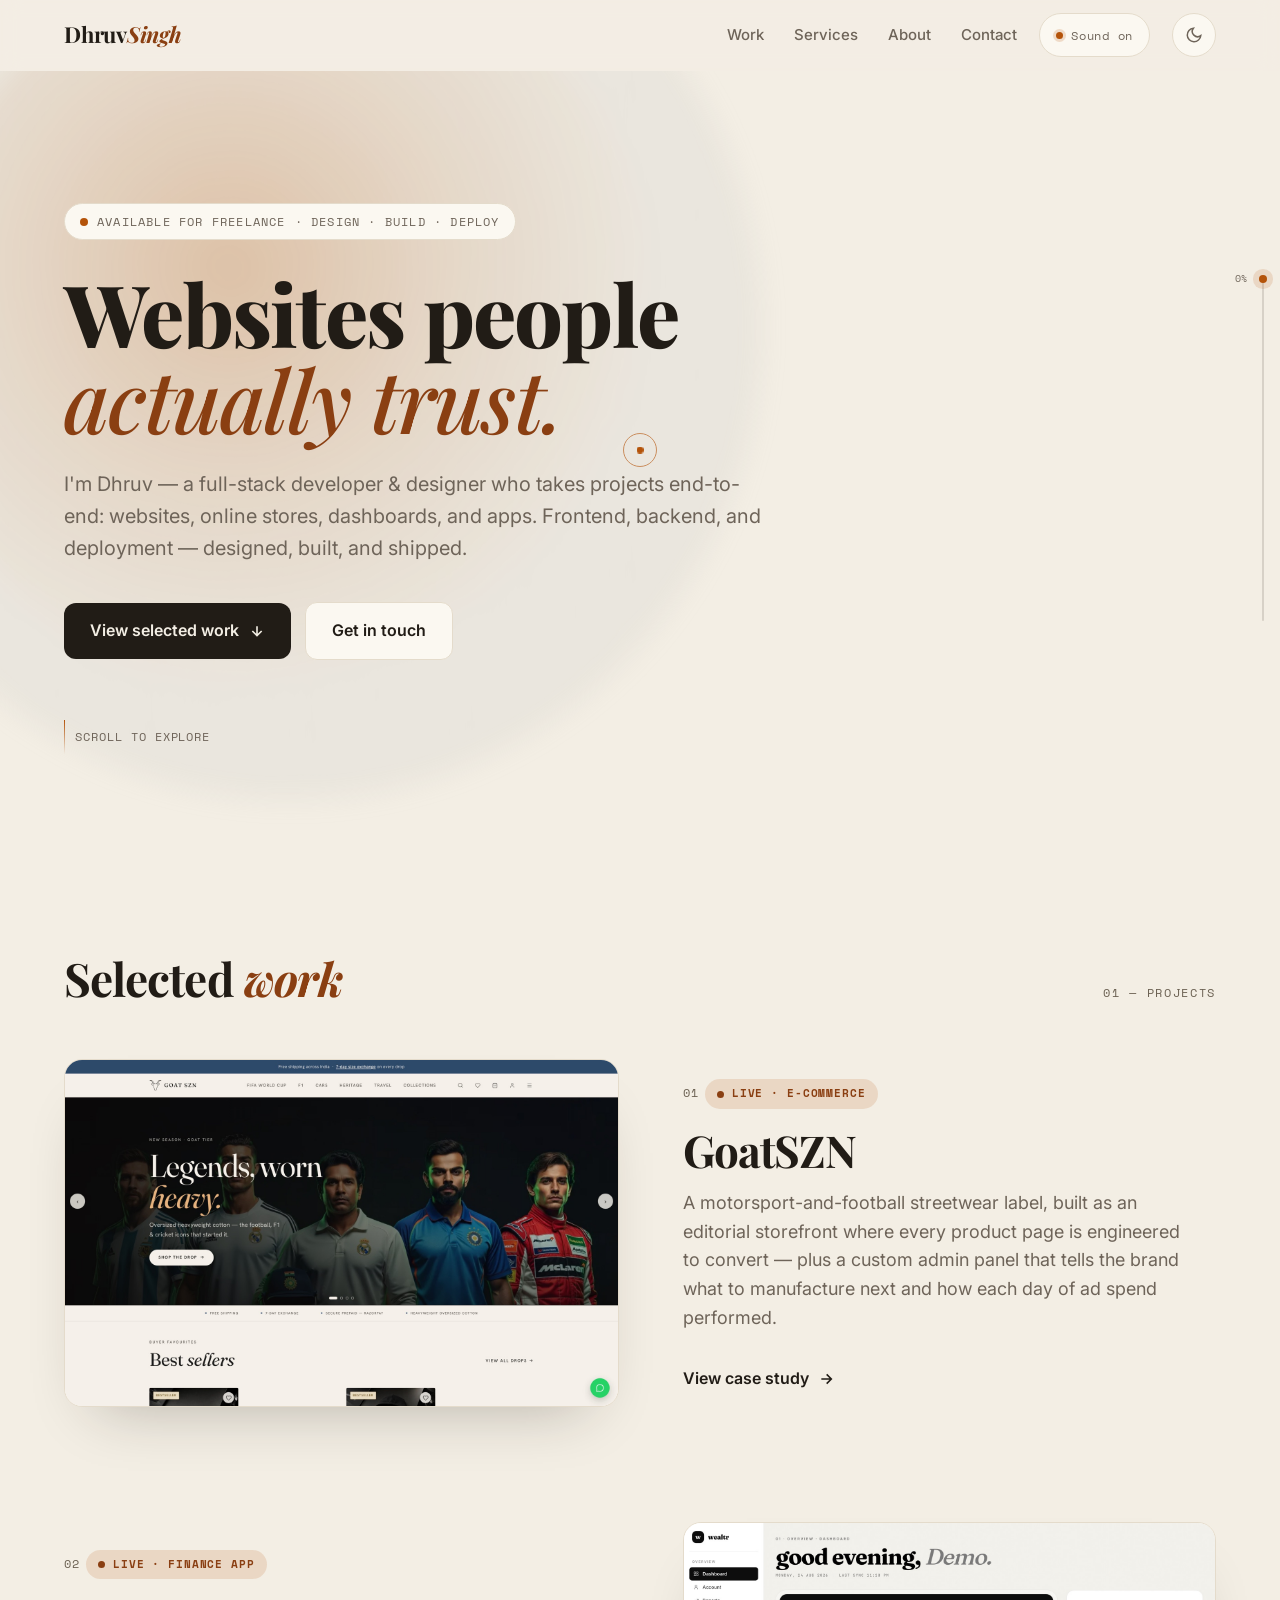
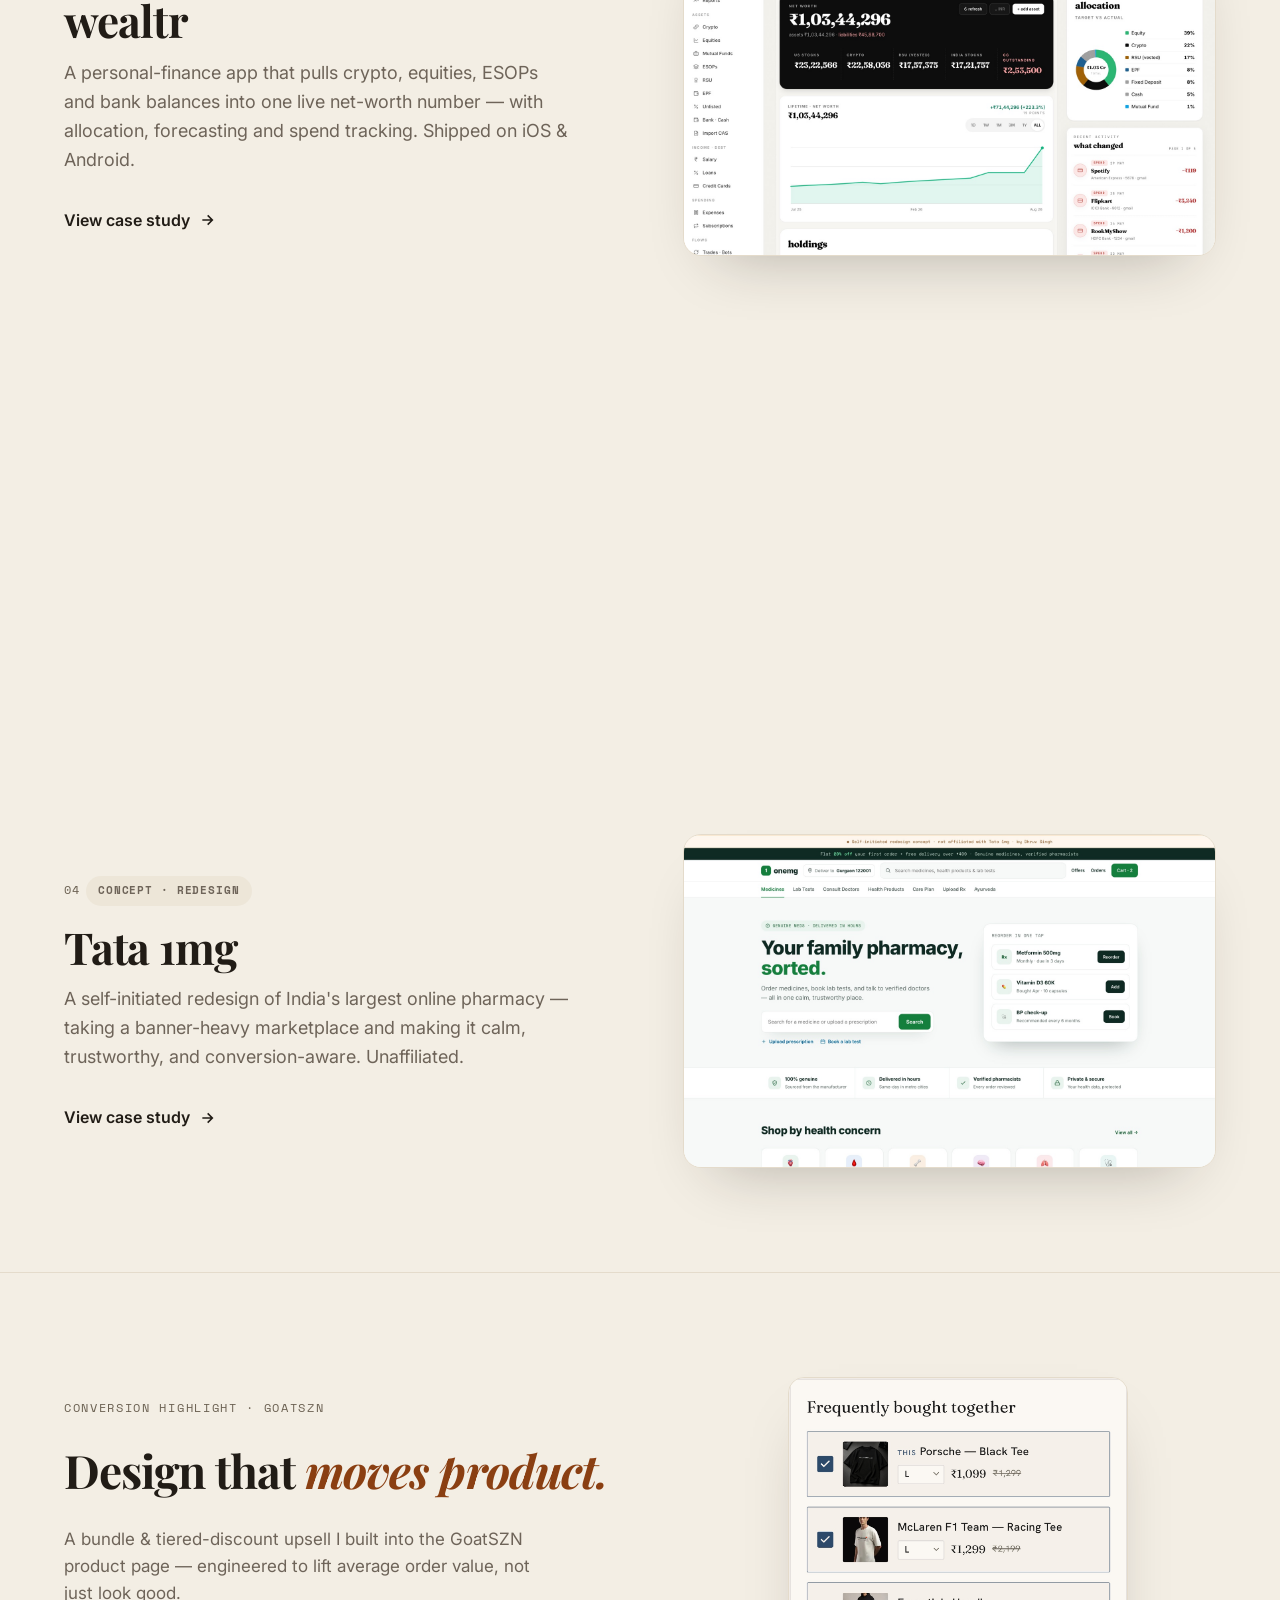
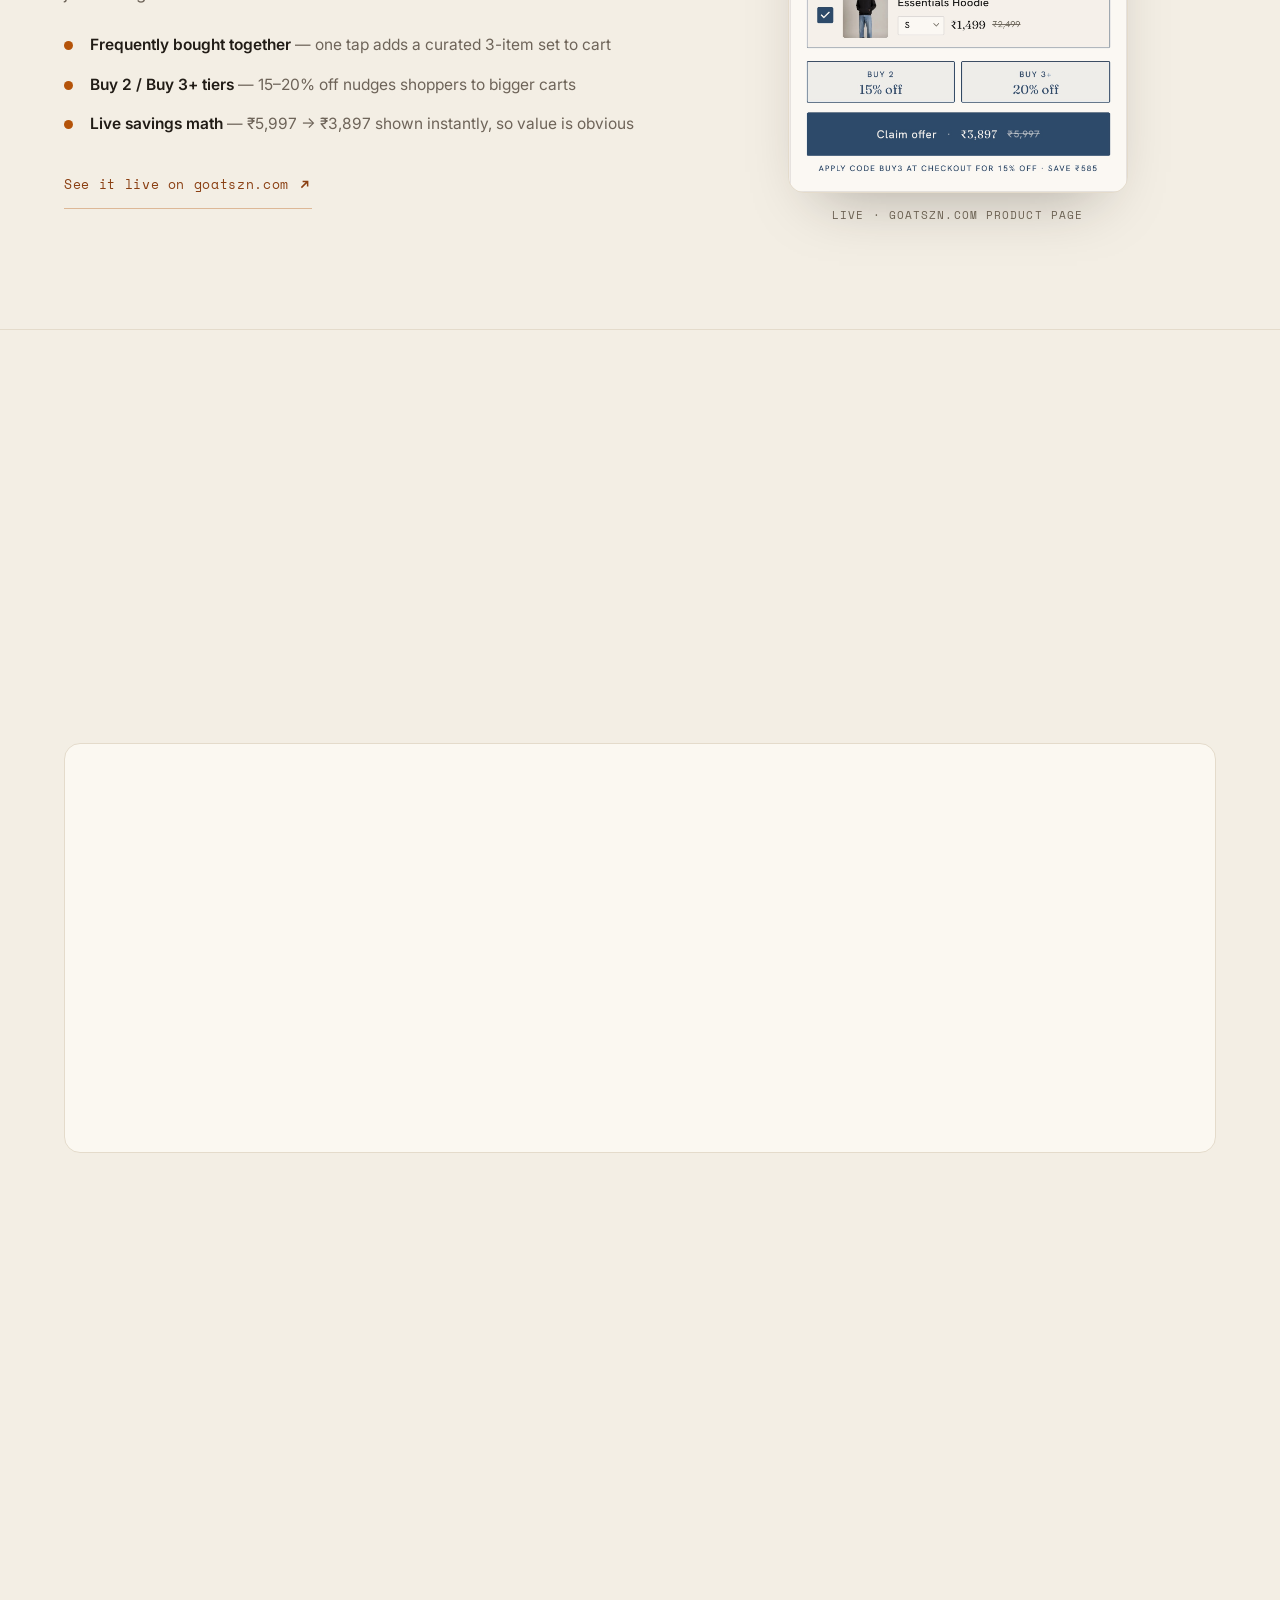
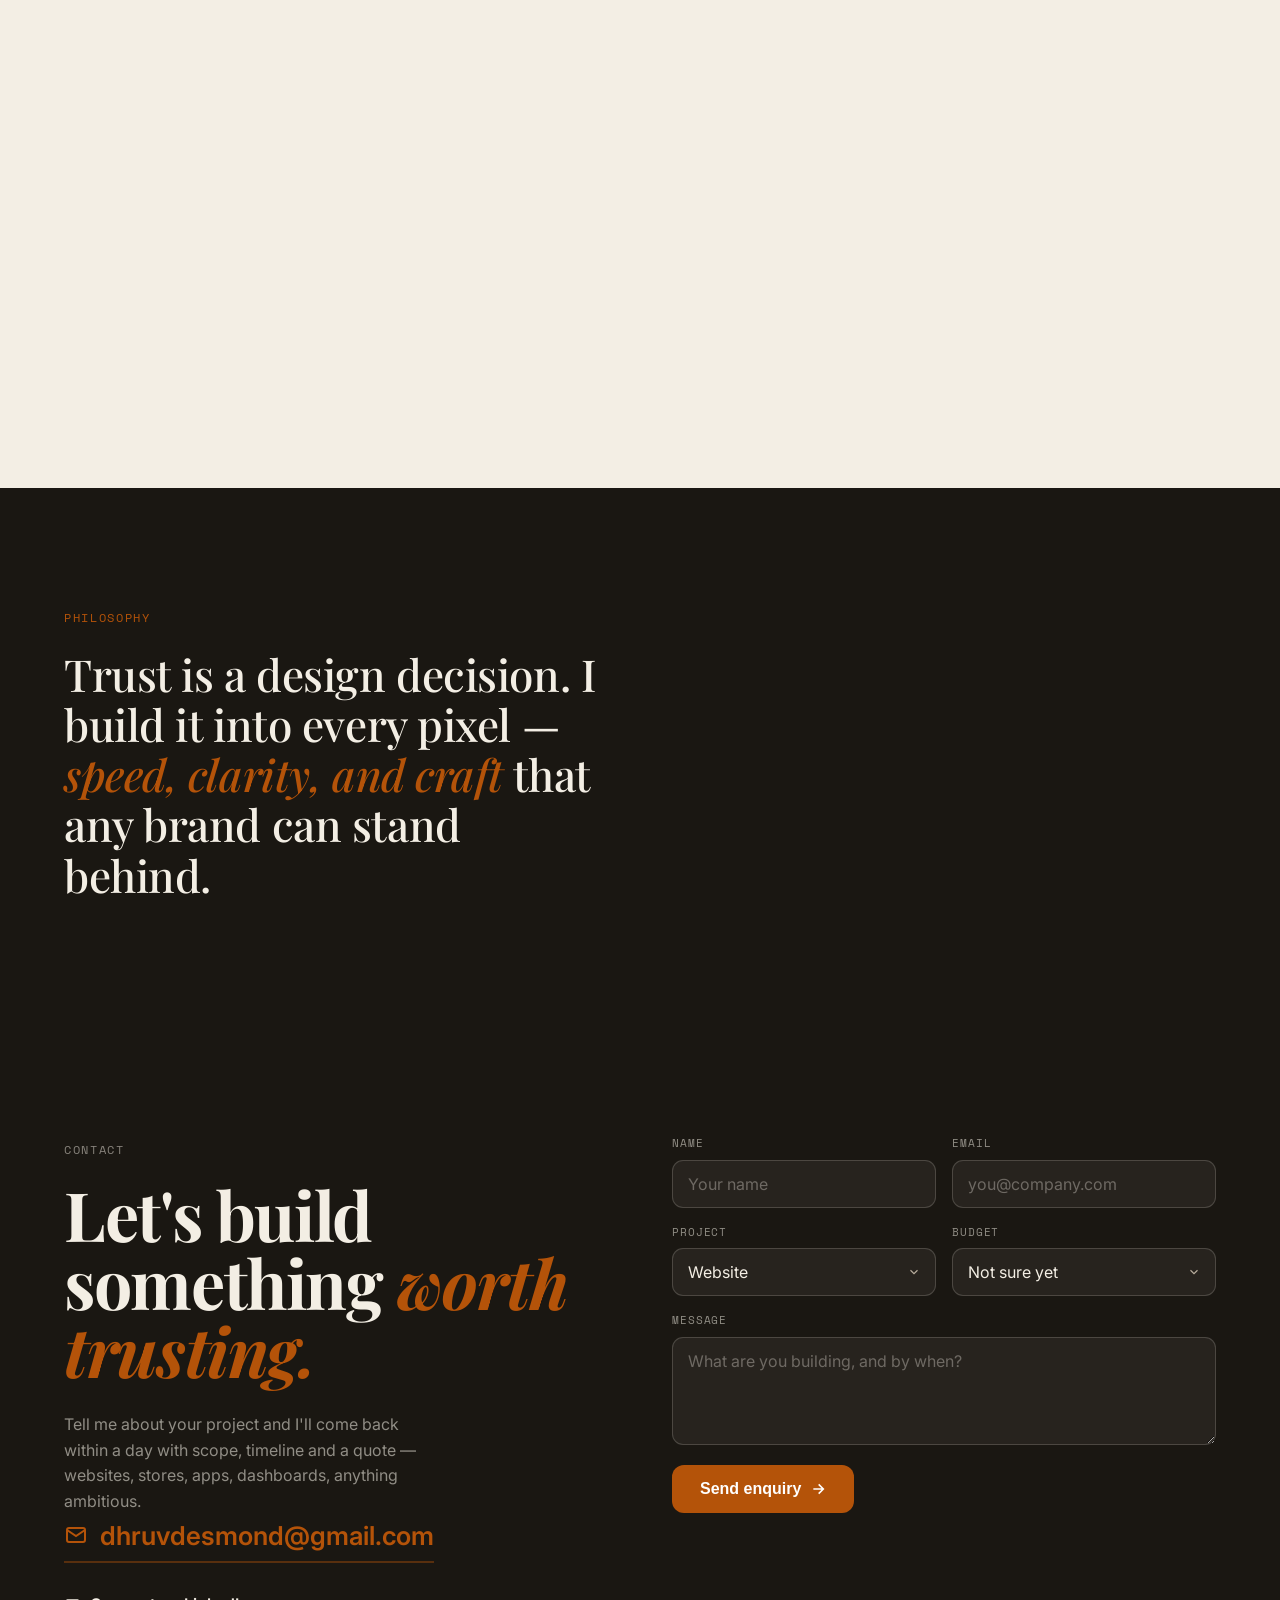
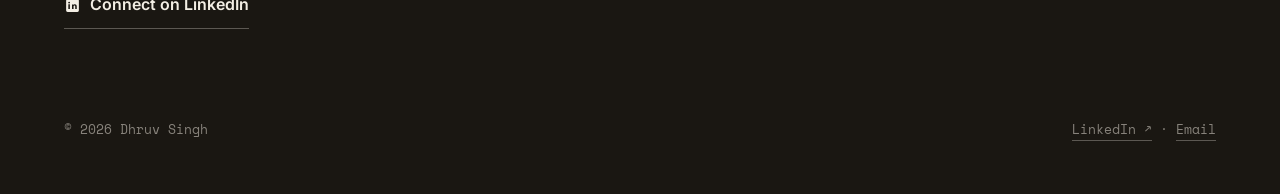
==== commit 7dd55fef: "Add lead-capture contact form (no backend) — the conversion piece for any client channel - Real form" ====
--- a/index.html
+++ b/index.html
@@ -195,15 +195,43 @@
 
   <!-- CONTACT (dark) -->
   <section id="contact" class="contact" data-dark><div class="wrap">
-    <span class="eyebrow-label" style="color:rgba(243,238,228,.5)">04 — Contact</span>
-    <h2 style="margin-top:18px">Let's build something <em>worth trusting.</em></h2>
-    <a class="mailto" href="mailto:dhruvdesmond@gmail.com" data-mag>
-      <svg width="24" height="24" viewBox="0 0 24 24" fill="none" stroke="currentColor" stroke-width="2"><rect x="3" y="5" width="18" height="14" rx="2"/><path d="m3 7 9 6 9-6"/></svg>
-      dhruvdesmond@gmail.com</a>
-    <p class="socials"><a href="https://www.linkedin.com/in/dhruv-singh-nunia/" target="_blank" rel="noopener" data-mag>
-      <svg width="17" height="17" viewBox="0 0 24 24" fill="currentColor"><path d="M19 3a2 2 0 012 2v14a2 2 0 01-2 2H5a2 2 0 01-2-2V5a2 2 0 012-2h14zM8.34 17V10.2H6.1V17h2.24zM7.22 9.24a1.3 1.3 0 100-2.6 1.3 1.3 0 000 2.6zM18 17v-3.73c0-2-1.07-2.93-2.5-2.93-1.15 0-1.66.63-1.95 1.08v-.92H11.3V17h2.24v-3.78c0-.2.01-.4.07-.54.16-.4.52-.81 1.13-.81.8 0 1.12.6 1.12 1.5V17H18z"/></svg>
-      Connect on LinkedIn</a></p>
-    <p class="sub">Freelance full-stack development &amp; design · Open to websites, stores, apps &amp; anything ambitious.<br />Tell me what you have in mind and I'll come back with scope, timeline and a quote to match.</p>
+    <div class="contact-grid">
+      <div>
+        <span class="eyebrow-label" style="color:rgba(243,238,228,.5)">Contact</span>
+        <h2 style="margin-top:18px">Let's build something <em>worth trusting.</em></h2>
+        <p class="sub" style="max-width:36ch">Tell me about your project and I'll come back within a day with scope, timeline and a quote — websites, stores, apps, dashboards, anything ambitious.</p>
+        <a class="mailto" href="mailto:dhruvdesmond@gmail.com" data-mag>
+          <svg width="24" height="24" viewBox="0 0 24 24" fill="none" stroke="currentColor" stroke-width="2"><rect x="3" y="5" width="18" height="14" rx="2"/><path d="m3 7 9 6 9-6"/></svg>
+          dhruvdesmond@gmail.com</a>
+        <p class="socials"><a href="https://www.linkedin.com/in/dhruv-singh-nunia/" target="_blank" rel="noopener" data-mag>
+          <svg width="17" height="17" viewBox="0 0 24 24" fill="currentColor"><path d="M19 3a2 2 0 012 2v14a2 2 0 01-2 2H5a2 2 0 01-2-2V5a2 2 0 012-2h14zM8.34 17V10.2H6.1V17h2.24zM7.22 9.24a1.3 1.3 0 100-2.6 1.3 1.3 0 000 2.6zM18 17v-3.73c0-2-1.07-2.93-2.5-2.93-1.15 0-1.66.63-1.95 1.08v-.92H11.3V17h2.24v-3.78c0-.2.01-.4.07-.54.16-.4.52-.81 1.13-.81.8 0 1.12.6 1.12 1.5V17H18z"/></svg>
+          Connect on LinkedIn</a></p>
+      </div>
+      <form class="lead-form" id="leadForm" action="https://formsubmit.co/ajax/dhruvdesmond@gmail.com" method="POST" novalidate>
+        <input type="hidden" name="_subject" value="New project enquiry — portfolio" />
+        <input type="hidden" name="_captcha" value="false" />
+        <input type="hidden" name="_template" value="table" />
+        <input type="text" name="_honey" tabindex="-1" autocomplete="off" aria-hidden="true" style="position:absolute;left:-9999px" />
+        <div class="lf-row">
+          <label>Name<input type="text" name="name" required autocomplete="name" placeholder="Your name" /></label>
+          <label>Email<input type="email" name="email" required autocomplete="email" placeholder="you@company.com" /></label>
+        </div>
+        <div class="lf-row">
+          <label>Project<select name="project">
+            <option>Website</option><option>E-commerce / Shopify</option><option>Web app</option>
+            <option>Dashboard / admin</option><option>Redesign</option><option>Something else</option>
+          </select></label>
+          <label>Budget<select name="budget">
+            <option>Not sure yet</option><option>Under ₹20k / $250</option><option>₹20k–₹1L / $250–1k</option>
+            <option>₹1L–₹4L / $1k–5k</option><option>₹4L+ / $5k+</option>
+          </select></label>
+        </div>
+        <label>Message<textarea name="message" rows="4" required placeholder="What are you building, and by when?"></textarea></label>
+        <button type="submit" class="lf-submit" data-mag>Send enquiry
+          <svg width="16" height="16" viewBox="0 0 24 24" fill="none" stroke="currentColor" stroke-width="2.4"><path d="M5 12h14M13 5l7 7-7 7"/></svg></button>
+        <p class="lf-status" role="status" aria-live="polite"></p>
+      </form>
+    </div>
   </div></section>
 
   <footer><div class="wrap"><span>© 2026 Dhruv Singh</span><span><a href="https://www.linkedin.com/in/dhruv-singh-nunia/" target="_blank" rel="noopener">LinkedIn ↗</a> · <a href="mailto:dhruvdesmond@gmail.com">Email</a></span></div></footer>
--- a/styles.css
+++ b/styles.css
@@ -242,6 +242,23 @@
 footer a{color:inherit;border-bottom:1px solid rgba(243,238,228,.3);padding-bottom:1px}
 footer a:hover{border-color:rgba(243,238,228,.7)}
 .contact .sub a{display:inline-block;padding:10px 0}
+.contact-grid{display:grid;grid-template-columns:1fr 1fr;gap:clamp(32px,5vw,64px);align-items:start}
+@media(max-width:800px){.contact-grid{grid-template-columns:1fr;gap:36px}}
+.lead-form{display:grid;gap:16px}
+.lf-row{display:grid;grid-template-columns:1fr 1fr;gap:16px}
+@media(max-width:520px){.lf-row{grid-template-columns:1fr}}
+.lead-form label{display:flex;flex-direction:column;gap:7px;font-family:var(--mono);font-size:11px;letter-spacing:.08em;text-transform:uppercase;color:rgba(243,238,228,.55)}
+.lead-form input,.lead-form select,.lead-form textarea{width:100%;font-family:var(--sans);font-size:16px;color:var(--ink-inv);background:rgba(243,238,228,.06);border:1px solid rgba(243,238,228,.18);border-radius:11px;padding:13px 15px;transition:border-color .2s,background .2s}
+.lead-form input::placeholder,.lead-form textarea::placeholder{color:rgba(243,238,228,.35)}
+.lead-form input:focus,.lead-form select:focus,.lead-form textarea:focus{outline:none;border-color:var(--accent);background:rgba(243,238,228,.09)}
+.lead-form textarea{resize:vertical;min-height:104px}
+.lead-form select{appearance:none;-webkit-appearance:none;cursor:pointer;background-image:url("data:image/svg+xml,%3Csvg xmlns='http://www.w3.org/2000/svg' width='14' height='14' viewBox='0 0 24 24' fill='none' stroke='%23B8AD9D' stroke-width='2'%3E%3Cpath d='M6 9l6 6 6-6'/%3E%3C/svg%3E");background-repeat:no-repeat;background-position:right 14px center;padding-right:38px}
+.lf-submit{display:inline-flex;align-items:center;gap:9px;justify-self:start;margin-top:4px;background:var(--accent);color:#fff;font-weight:700;font-size:16px;padding:15px 28px;border-radius:12px;border:0;cursor:pointer;transition:transform .15s var(--ease),box-shadow .2s,opacity .2s;will-change:transform}
+.lf-submit:hover{box-shadow:0 14px 32px -12px rgba(180,83,9,.55)}
+.lf-submit[disabled]{opacity:.55;cursor:default}
+.lf-status{margin:2px 0 0;font-size:14px;min-height:20px}
+.lf-status.ok{color:#7FE0A8}
+.lf-status.err{color:#F0A79B}
 footer{background:var(--dark);color:rgba(243,238,228,.5);padding:0 0 54px;font-family:var(--mono);font-size:13px}
 footer .wrap{display:flex;justify-content:space-between;flex-wrap:wrap;gap:12px}
 
@@ -257,6 +274,13 @@
 .case-meta div:last-child{border-right:none}
 .case-meta dt{font-family:var(--mono);font-size:11px;letter-spacing:.1em;text-transform:uppercase;color:var(--faint);margin:0 0 6px}
 .case-meta dd{margin:0;font-weight:600;font-size:16px}
+@media(max-width:600px){
+  .case-meta{flex-wrap:nowrap;overflow-x:auto;overscroll-behavior-x:contain;scroll-snap-type:x proximity;
+    scroll-padding-left:24px;margin-inline:-24px;padding-inline:24px;-webkit-overflow-scrolling:touch;scrollbar-width:none}
+  .case-meta::-webkit-scrollbar{display:none}
+  .case-meta div{flex:0 0 auto;min-width:130px;padding:16px 22px 16px 0;scroll-snap-align:start}
+  .case-meta:focus-visible{outline:2px solid var(--accent);outline-offset:2px}
+}
 .case-figure{margin:0}
 .case-figure img{width:100%;height:auto;display:block;border-radius:18px;border:1px solid var(--line);box-shadow:0 30px 60px -32px rgba(33,28,22,.32)}
 .case-figure figcaption{margin-top:14px;font-family:var(--mono);font-size:11px;letter-spacing:.09em;text-transform:uppercase;color:var(--faint)}
@@ -322,7 +346,15 @@
 .panel-card h4{font-family:var(--serif);font-size:18px;font-weight:600;margin:0 0 7px}
 .panel-card p{font-size:14.5px;color:var(--muted);margin:0;line-height:1.55}
 @media(max-width:900px){.panel-grid{grid-template-columns:1fr 1fr}}
-@media(max-width:600px){.panel-grid{grid-template-columns:1fr}}
+/* on phones the six cards become a swipeable rail rather than 1.8 screens of stacking:
+   cards sit at 78% so the next one peeks, which is what signals it scrolls */
+@media(max-width:600px){
+  .panel-grid{display:flex;gap:12px;overflow-x:auto;overscroll-behavior-x:contain;scroll-snap-type:x mandatory;
+    scroll-padding-left:24px;margin-inline:-24px;padding:4px 24px 16px;-webkit-overflow-scrolling:touch;scrollbar-width:none}
+  .panel-grid::-webkit-scrollbar{display:none}
+  .panel-card{flex:0 0 78%;scroll-snap-align:start}
+  .panel-grid:focus-visible{outline:2px solid var(--accent);outline-offset:-2px;border-radius:16px}
+}
 
 /* ---------- scroll progress rail ---------- */
 .scroll-rail{position:fixed;right:16px;top:50%;transform:translateY(-50%);height:38vh;z-index:90;pointer-events:none;display:flex;align-items:stretch}
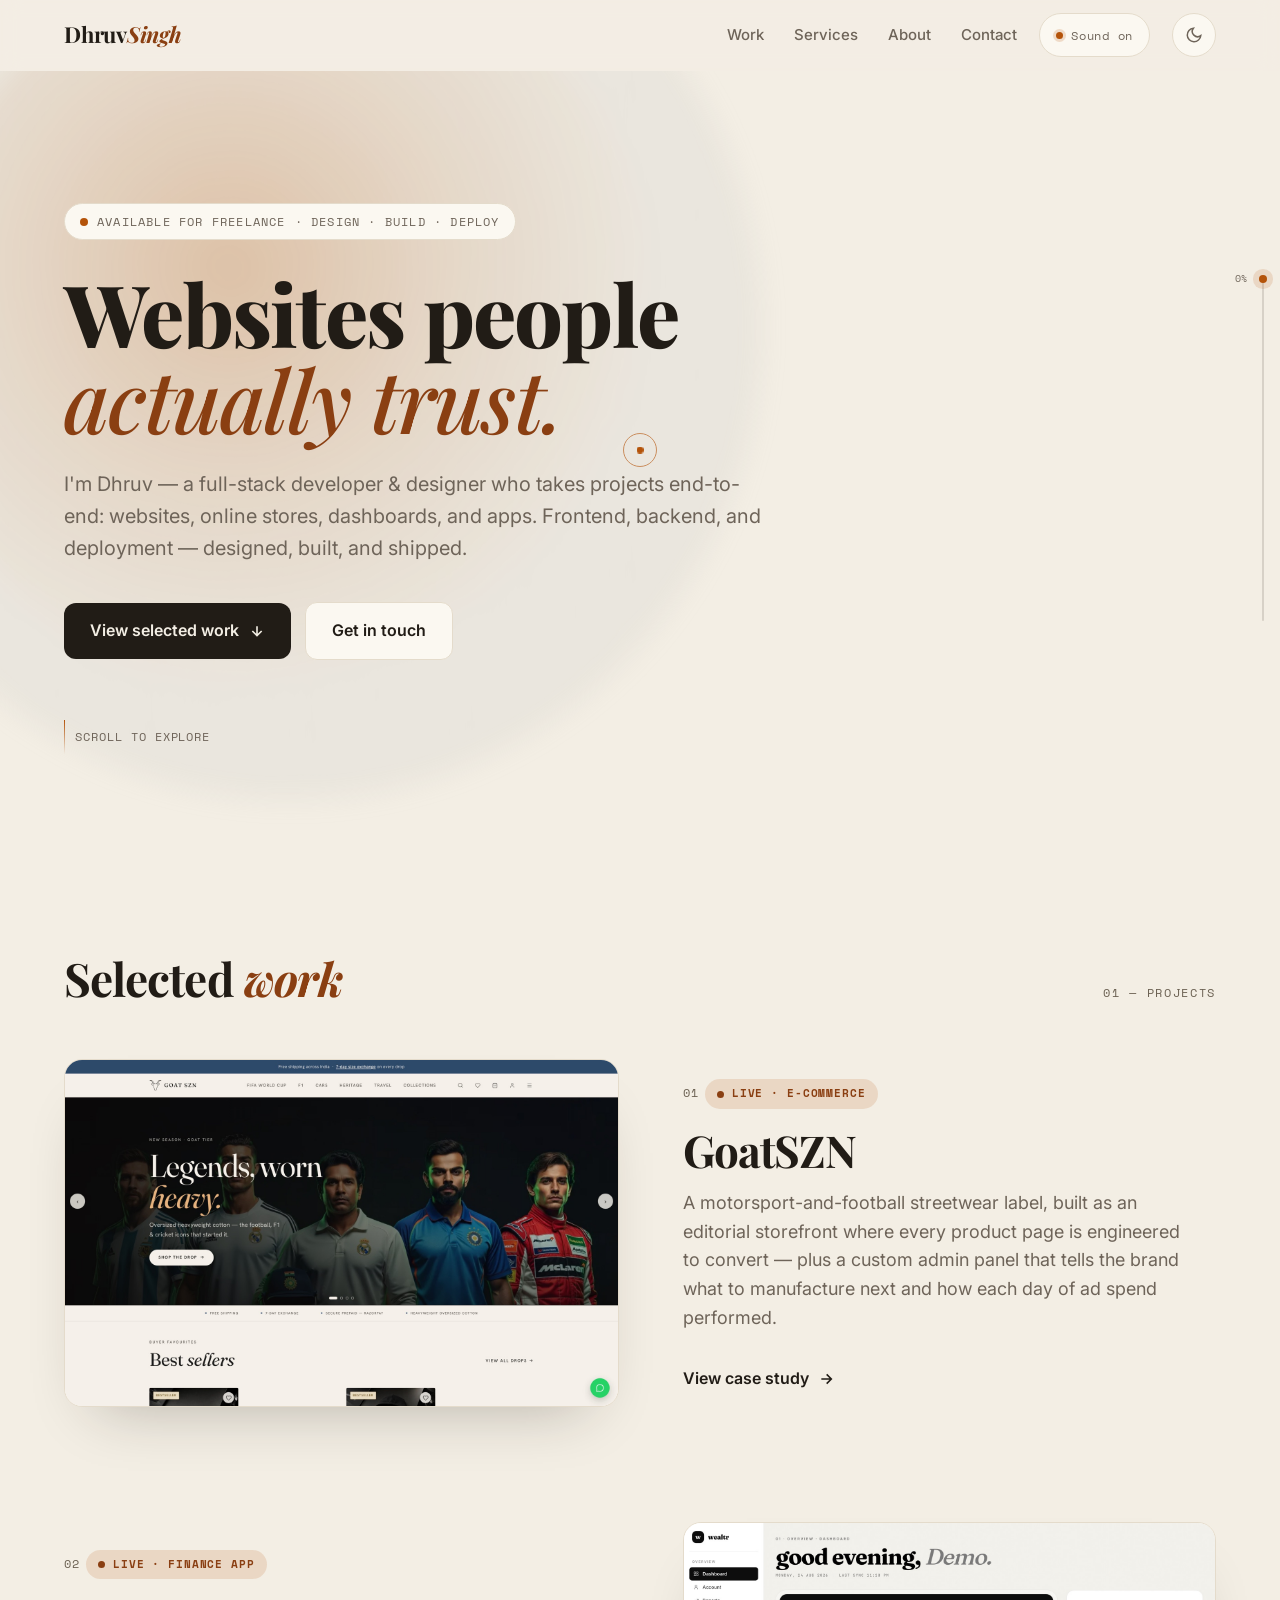
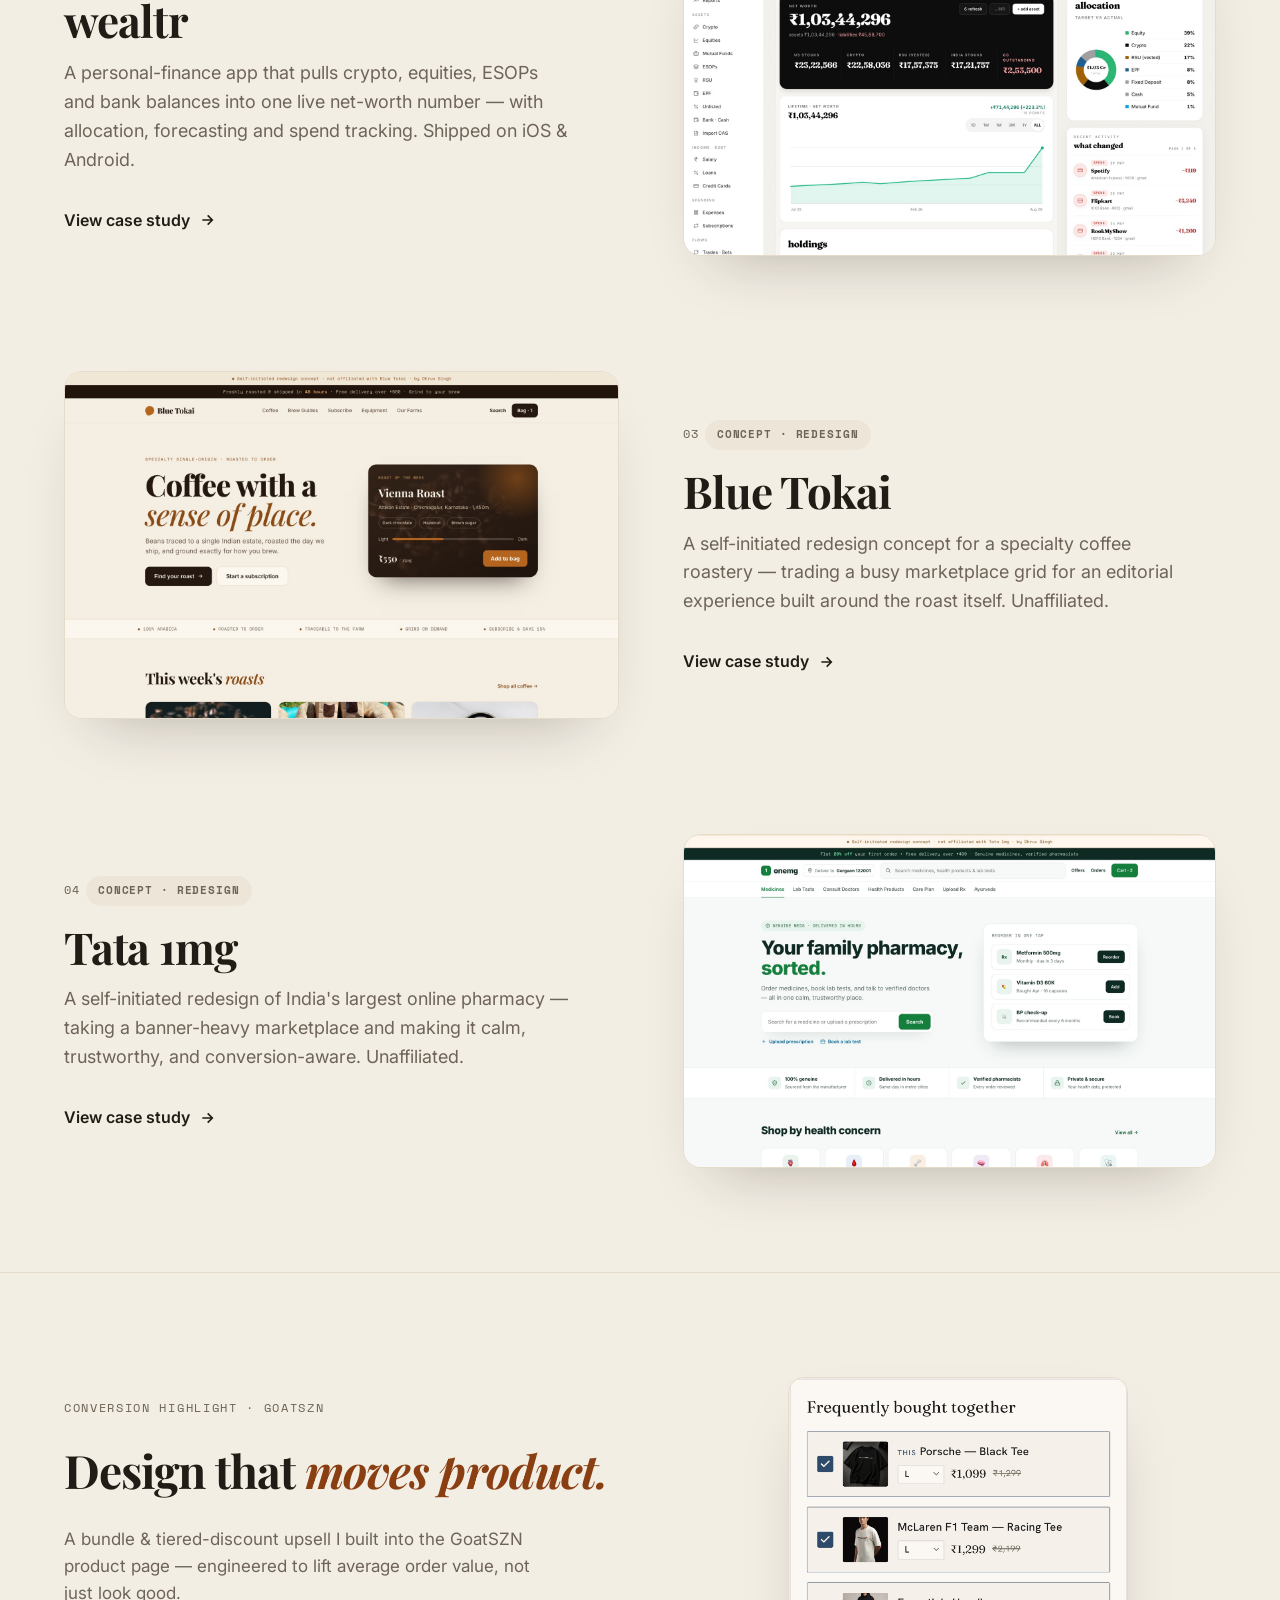
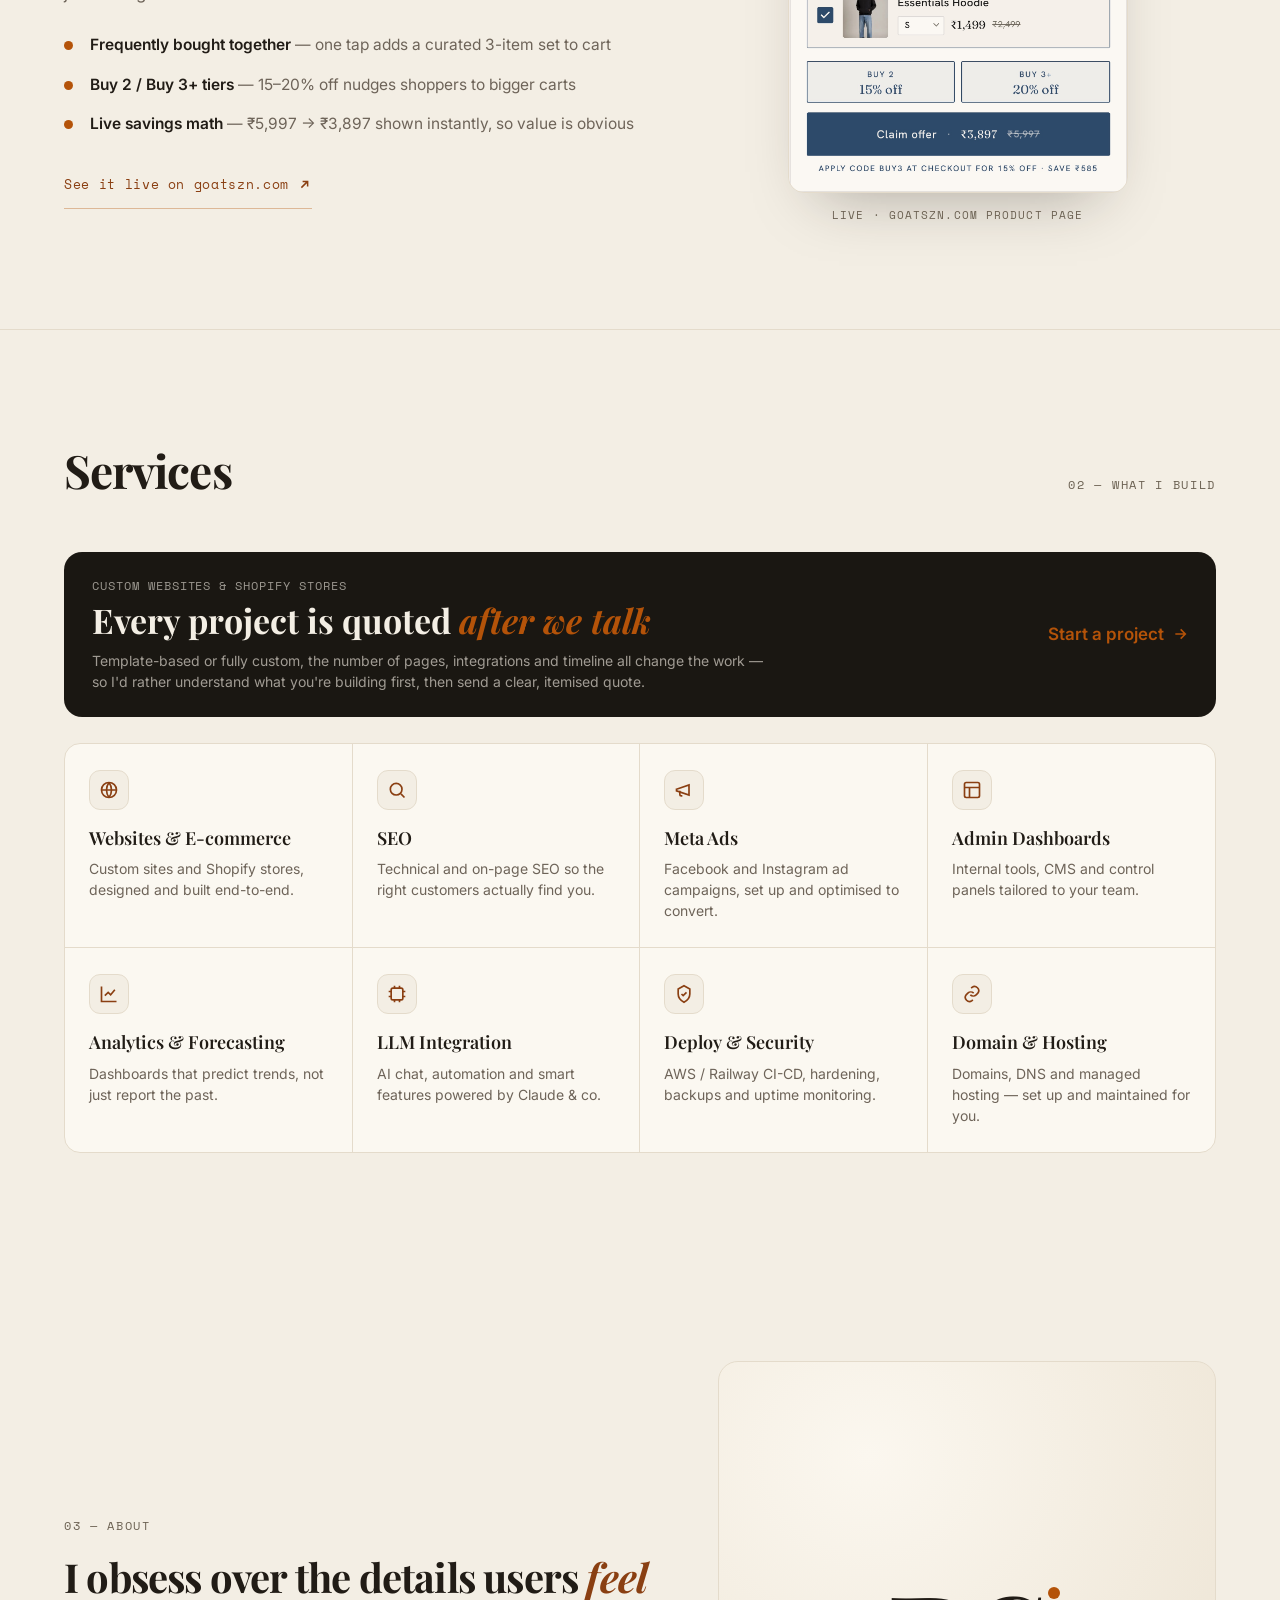
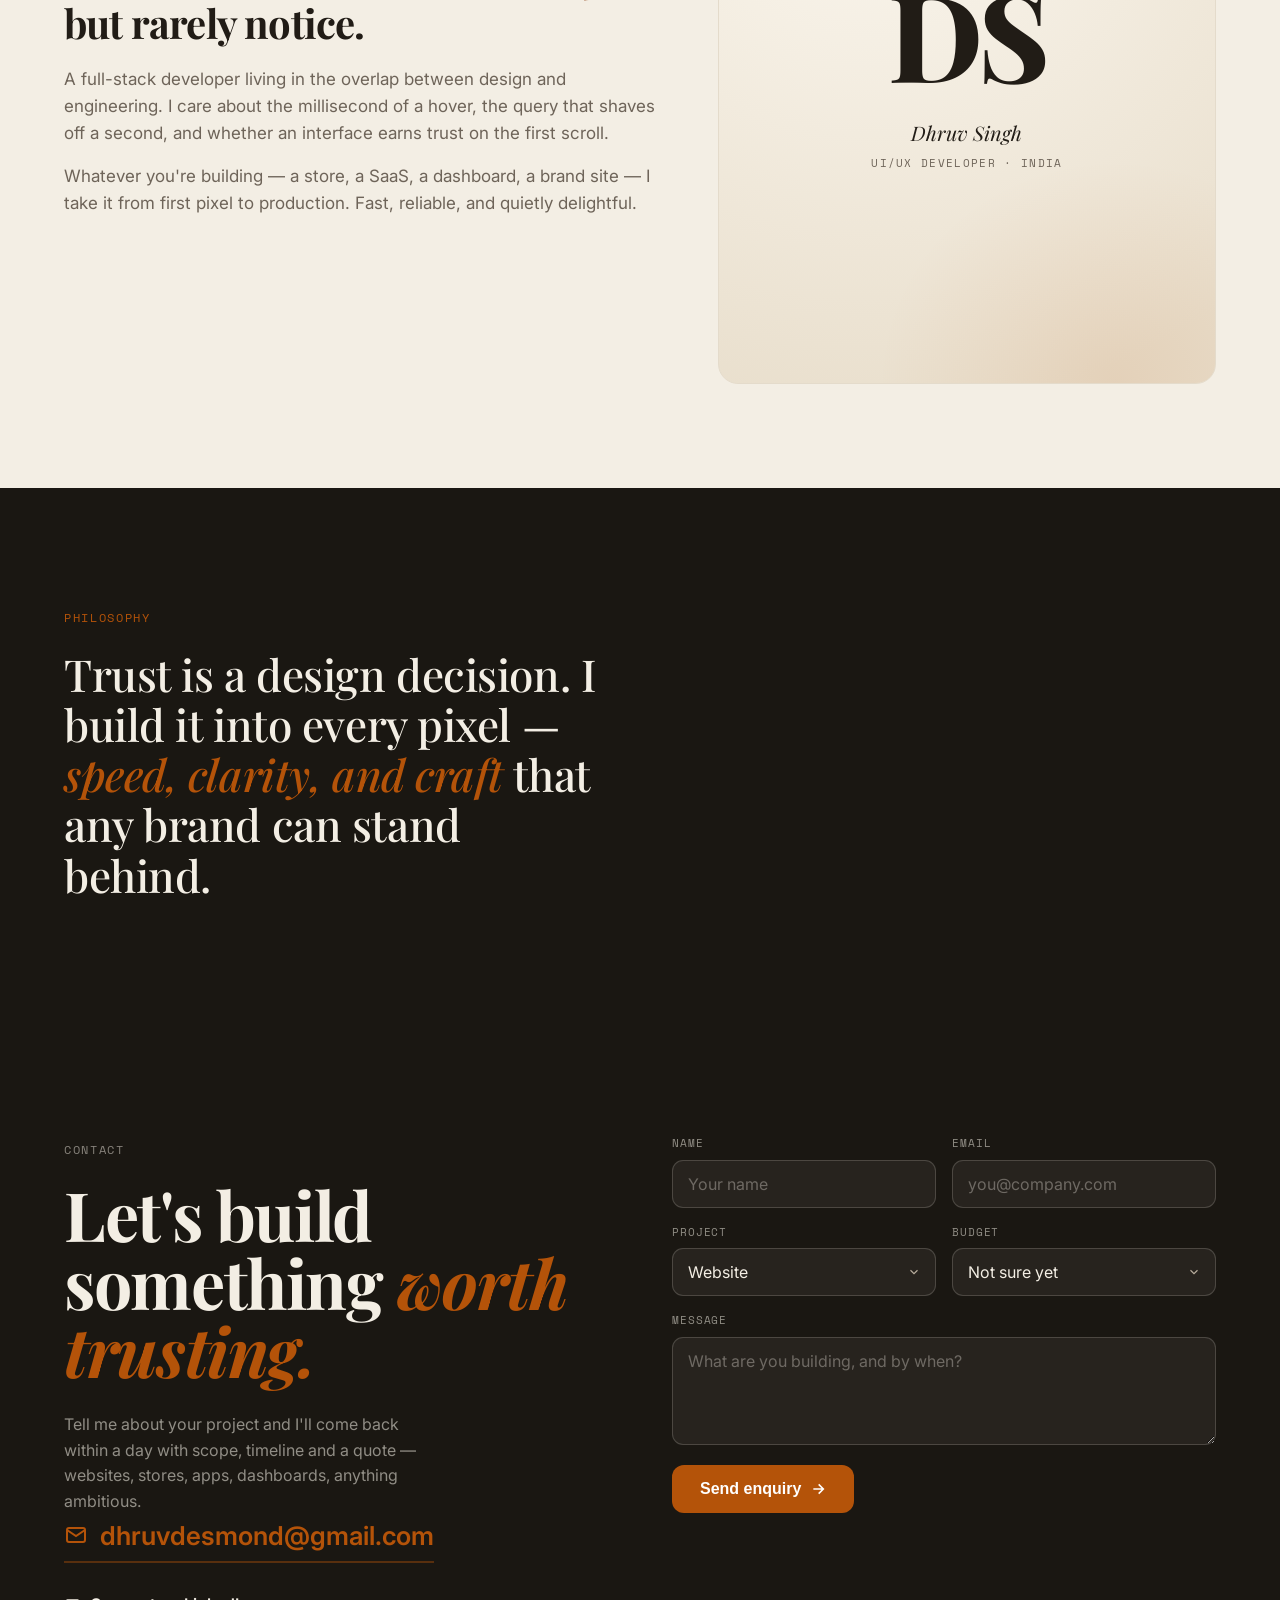
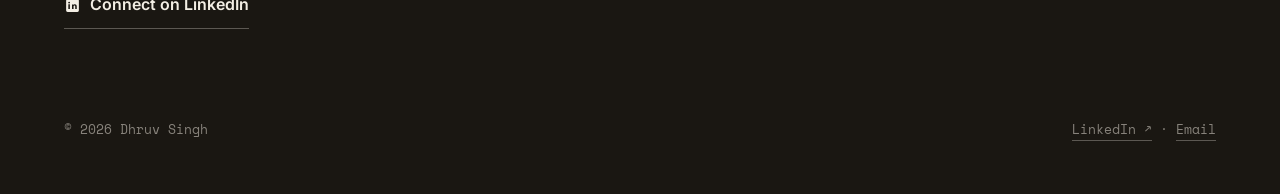
==== commit df998003: "Activate lead form + switch to FormSubmit alias endpoint (hides email from scrapers) Co-Authored-By:" ====
--- a/index.html
+++ b/index.html
@@ -207,7 +207,7 @@
           <svg width="17" height="17" viewBox="0 0 24 24" fill="currentColor"><path d="M19 3a2 2 0 012 2v14a2 2 0 01-2 2H5a2 2 0 01-2-2V5a2 2 0 012-2h14zM8.34 17V10.2H6.1V17h2.24zM7.22 9.24a1.3 1.3 0 100-2.6 1.3 1.3 0 000 2.6zM18 17v-3.73c0-2-1.07-2.93-2.5-2.93-1.15 0-1.66.63-1.95 1.08v-.92H11.3V17h2.24v-3.78c0-.2.01-.4.07-.54.16-.4.52-.81 1.13-.81.8 0 1.12.6 1.12 1.5V17H18z"/></svg>
           Connect on LinkedIn</a></p>
       </div>
-      <form class="lead-form" id="leadForm" action="https://formsubmit.co/ajax/dhruvdesmond@gmail.com" method="POST" novalidate>
+      <form class="lead-form" id="leadForm" action="https://formsubmit.co/ajax/844f13f1818e6edbf0aa4e19f4ba64d4" method="POST" novalidate>
         <input type="hidden" name="_subject" value="New project enquiry — portfolio" />
         <input type="hidden" name="_captcha" value="false" />
         <input type="hidden" name="_template" value="table" />
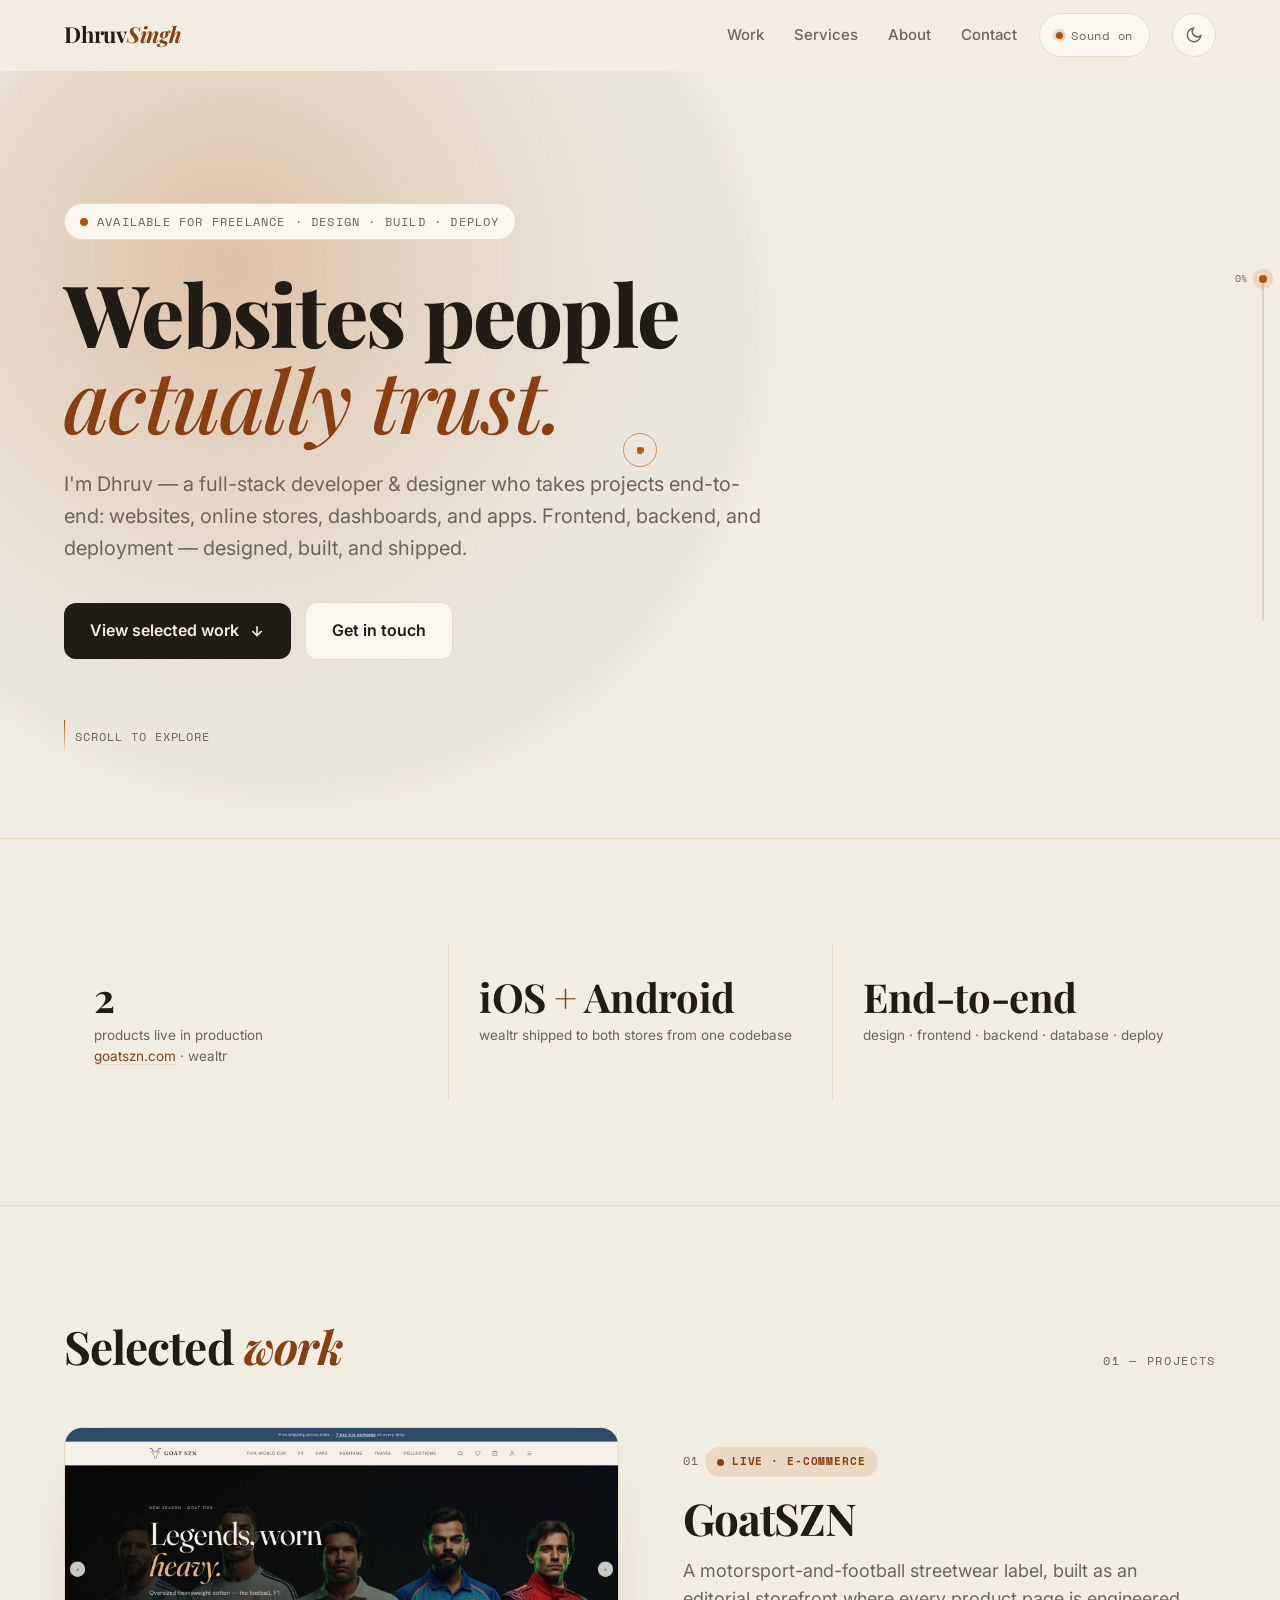
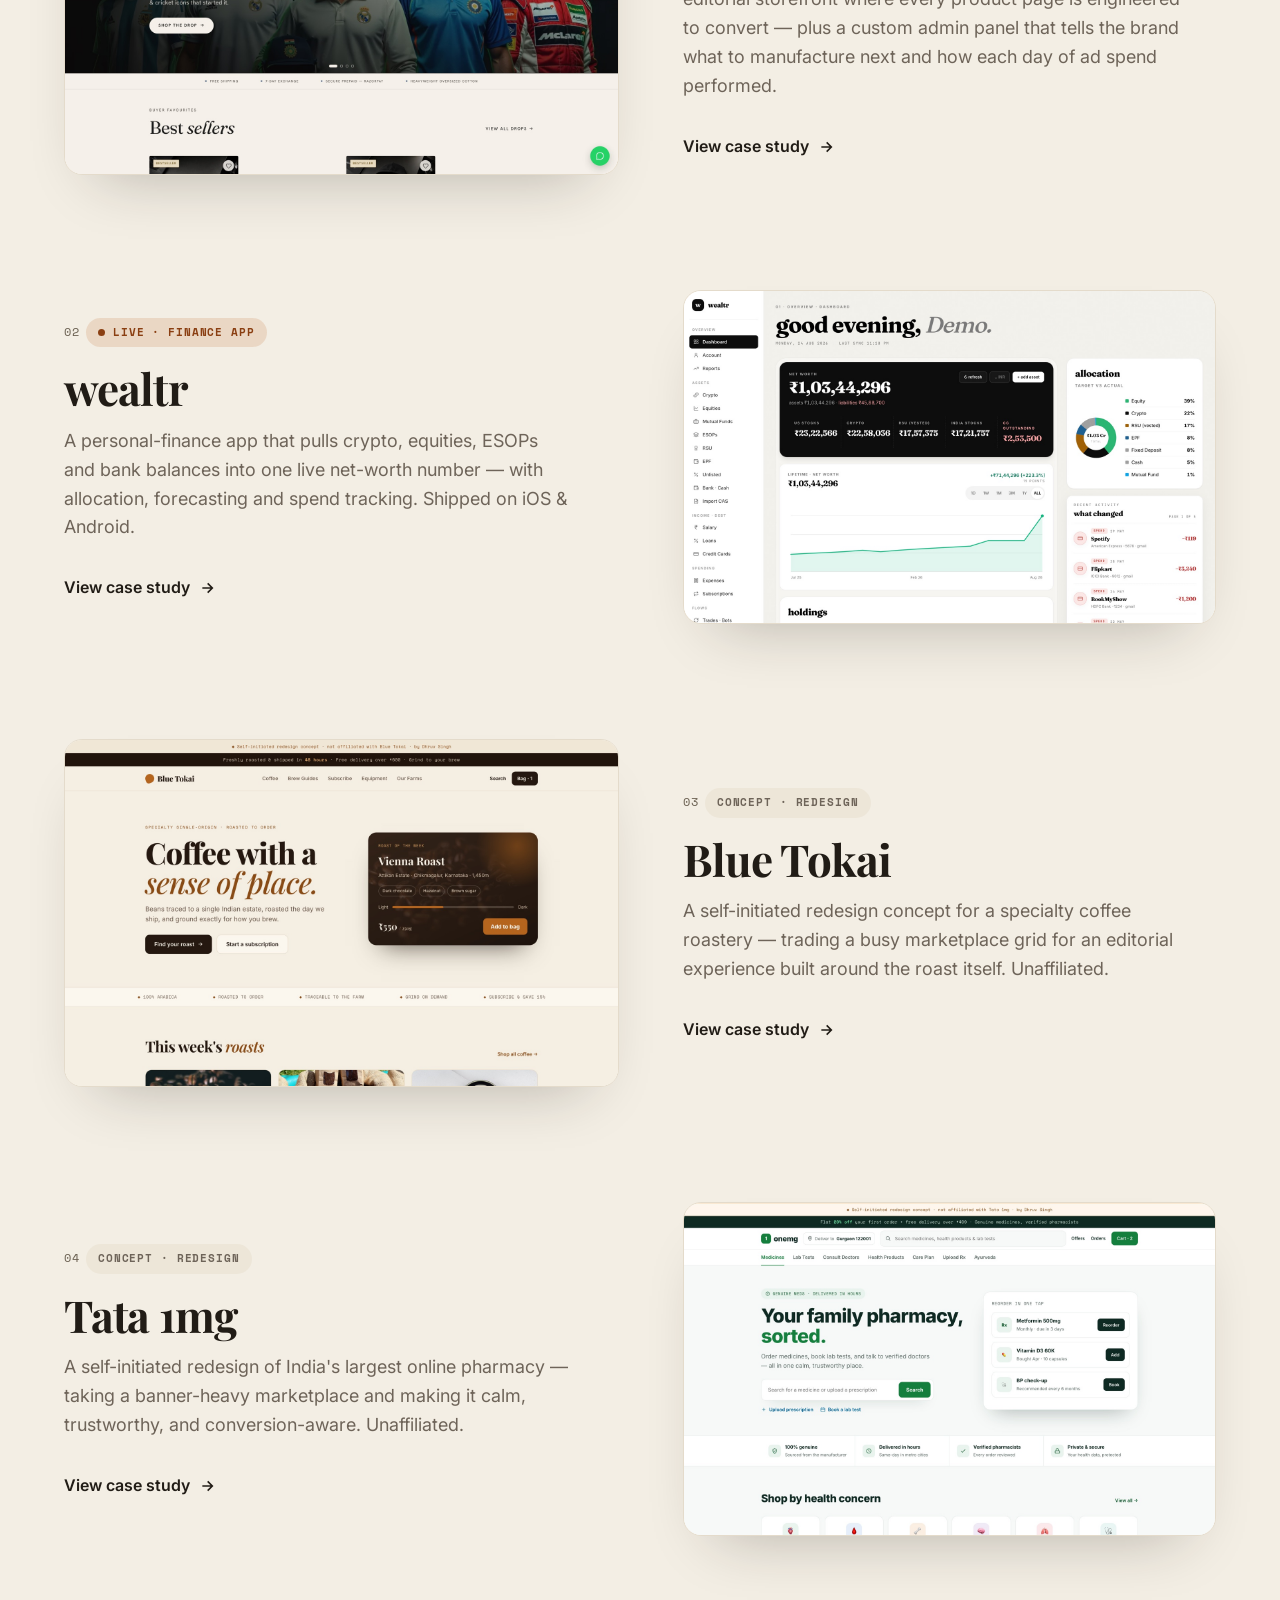
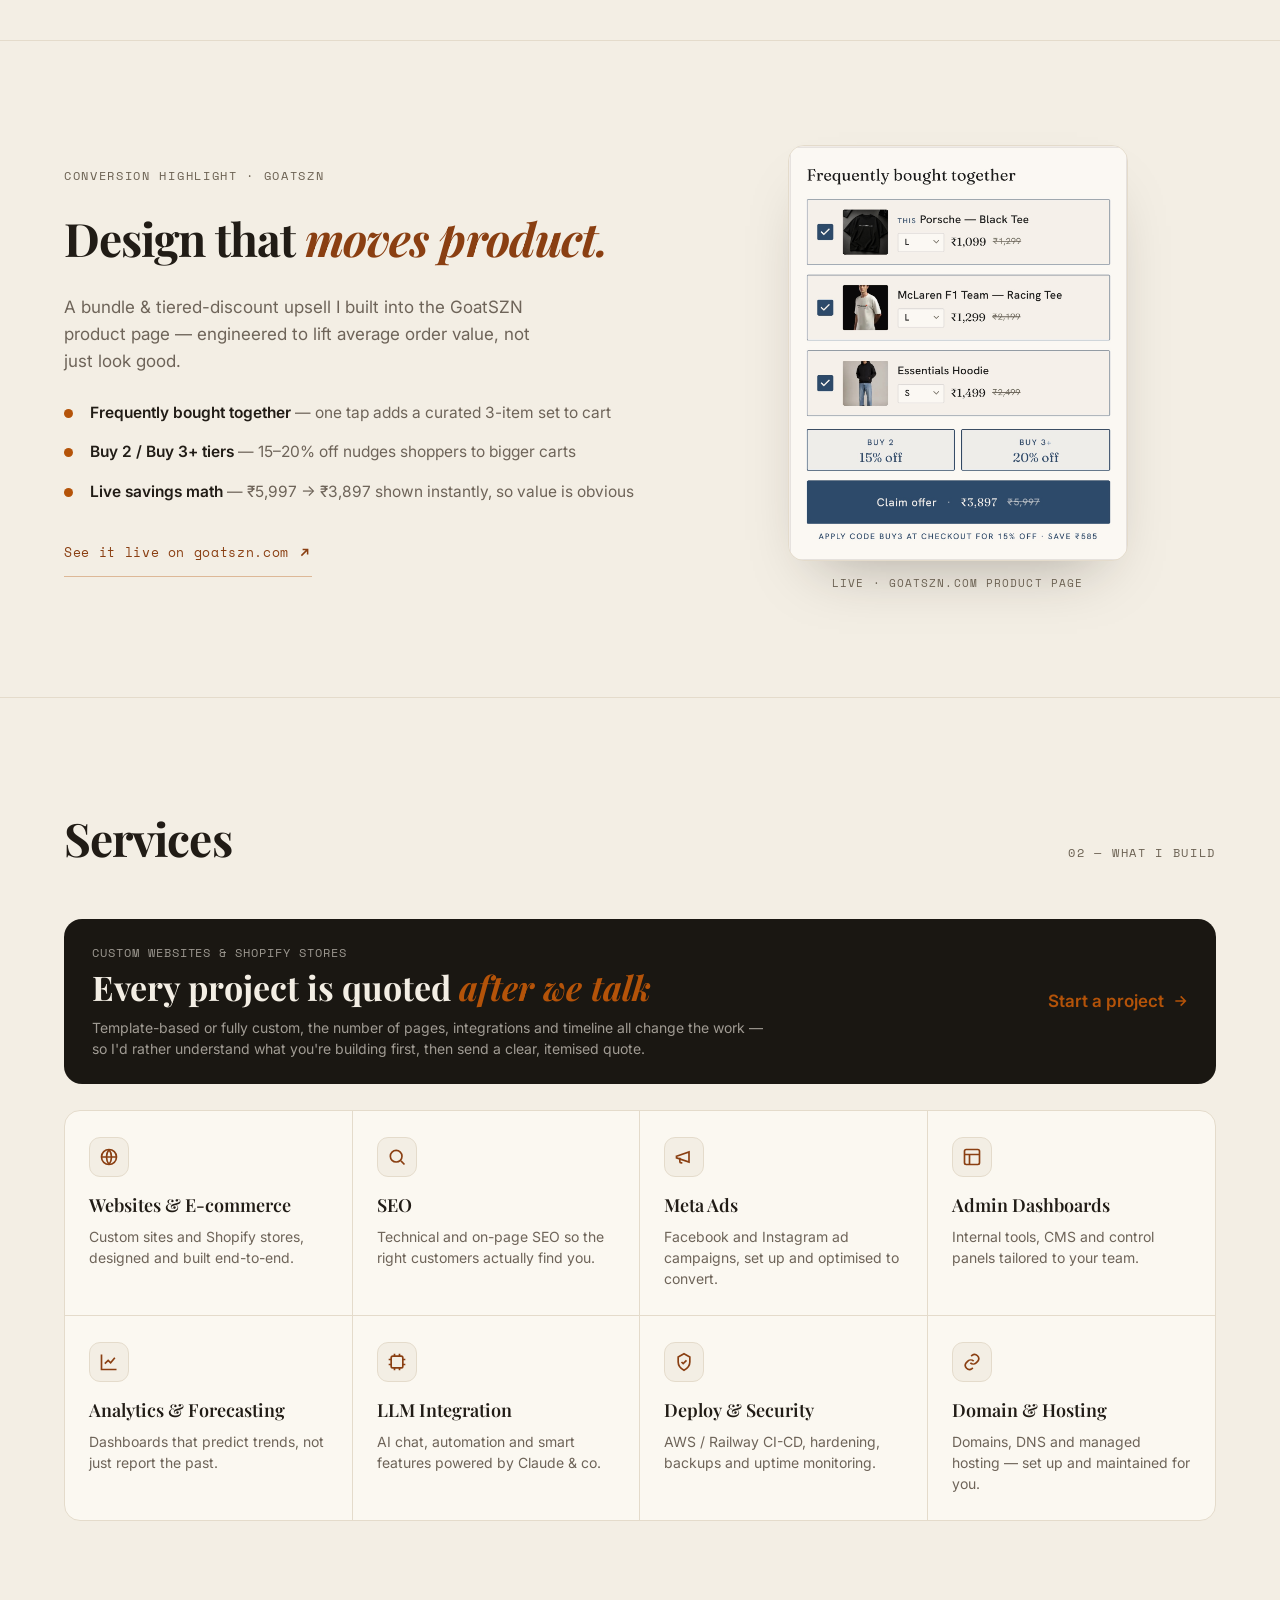
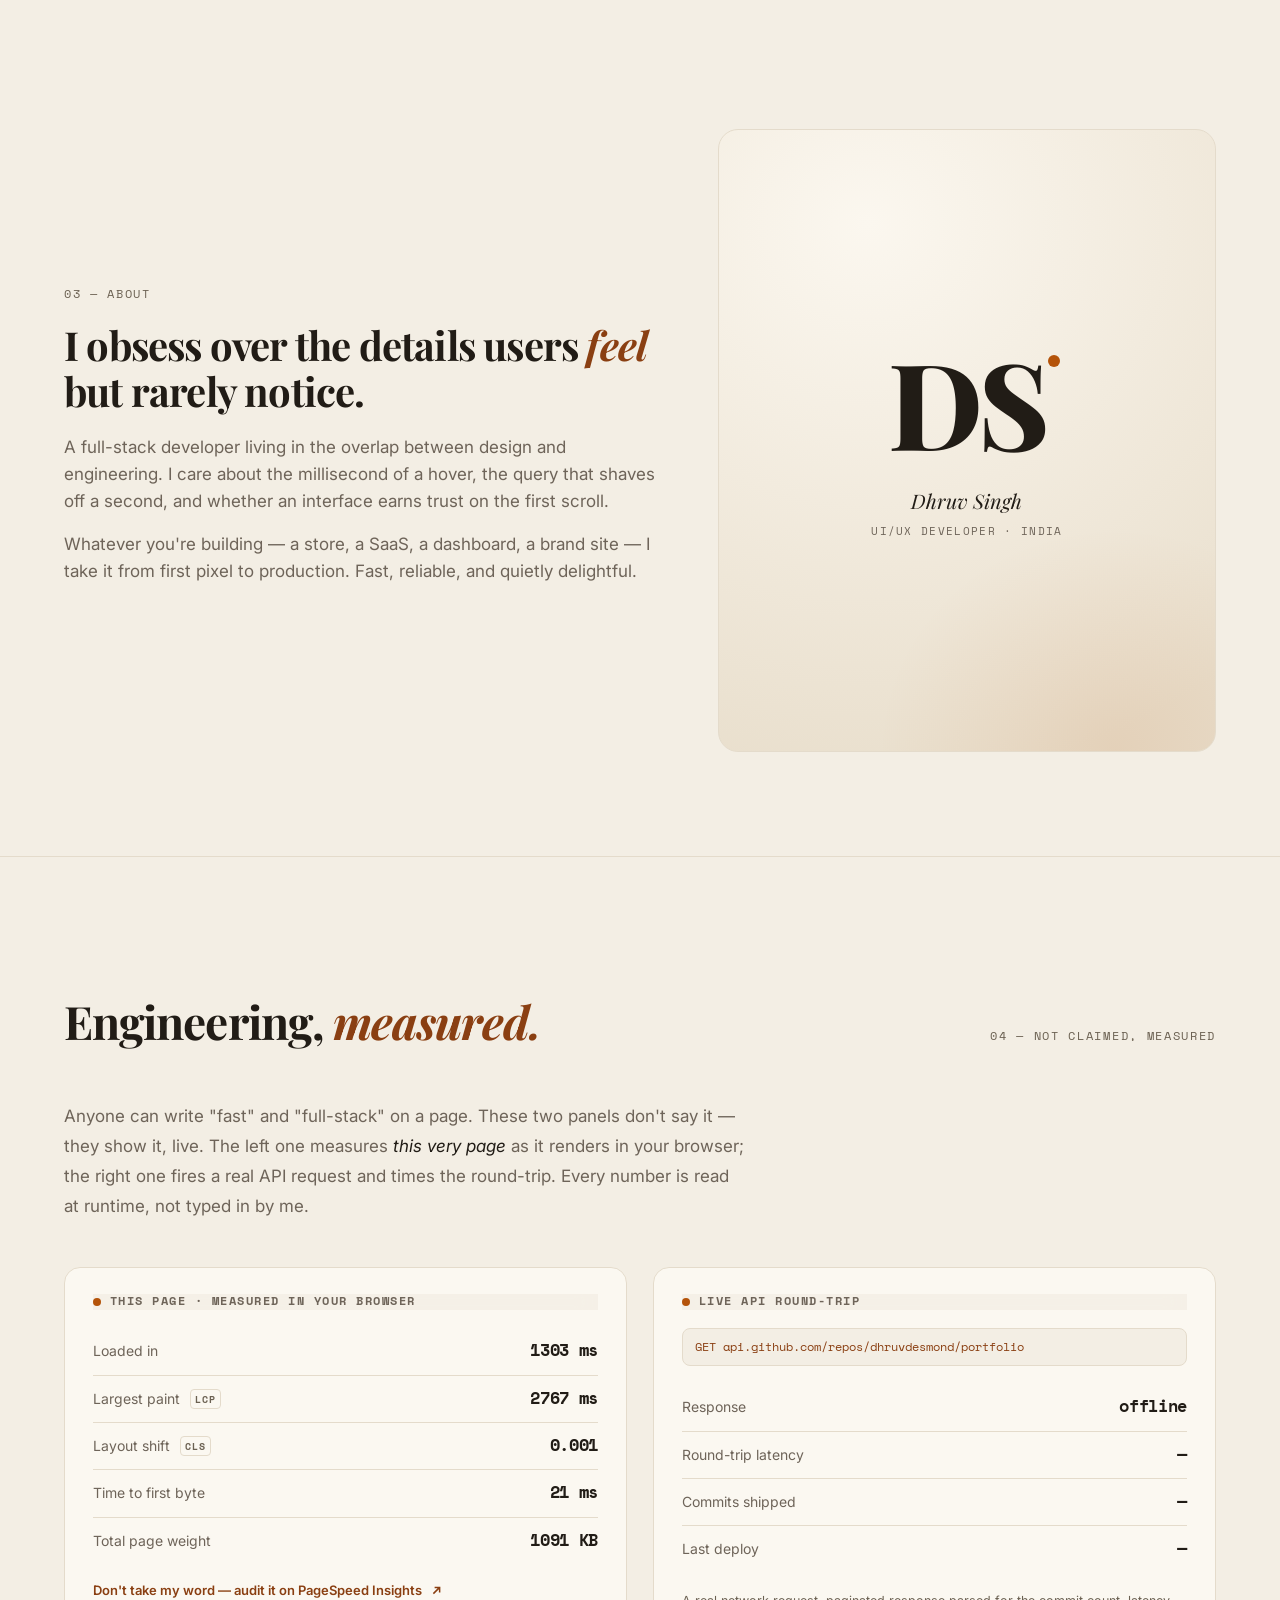
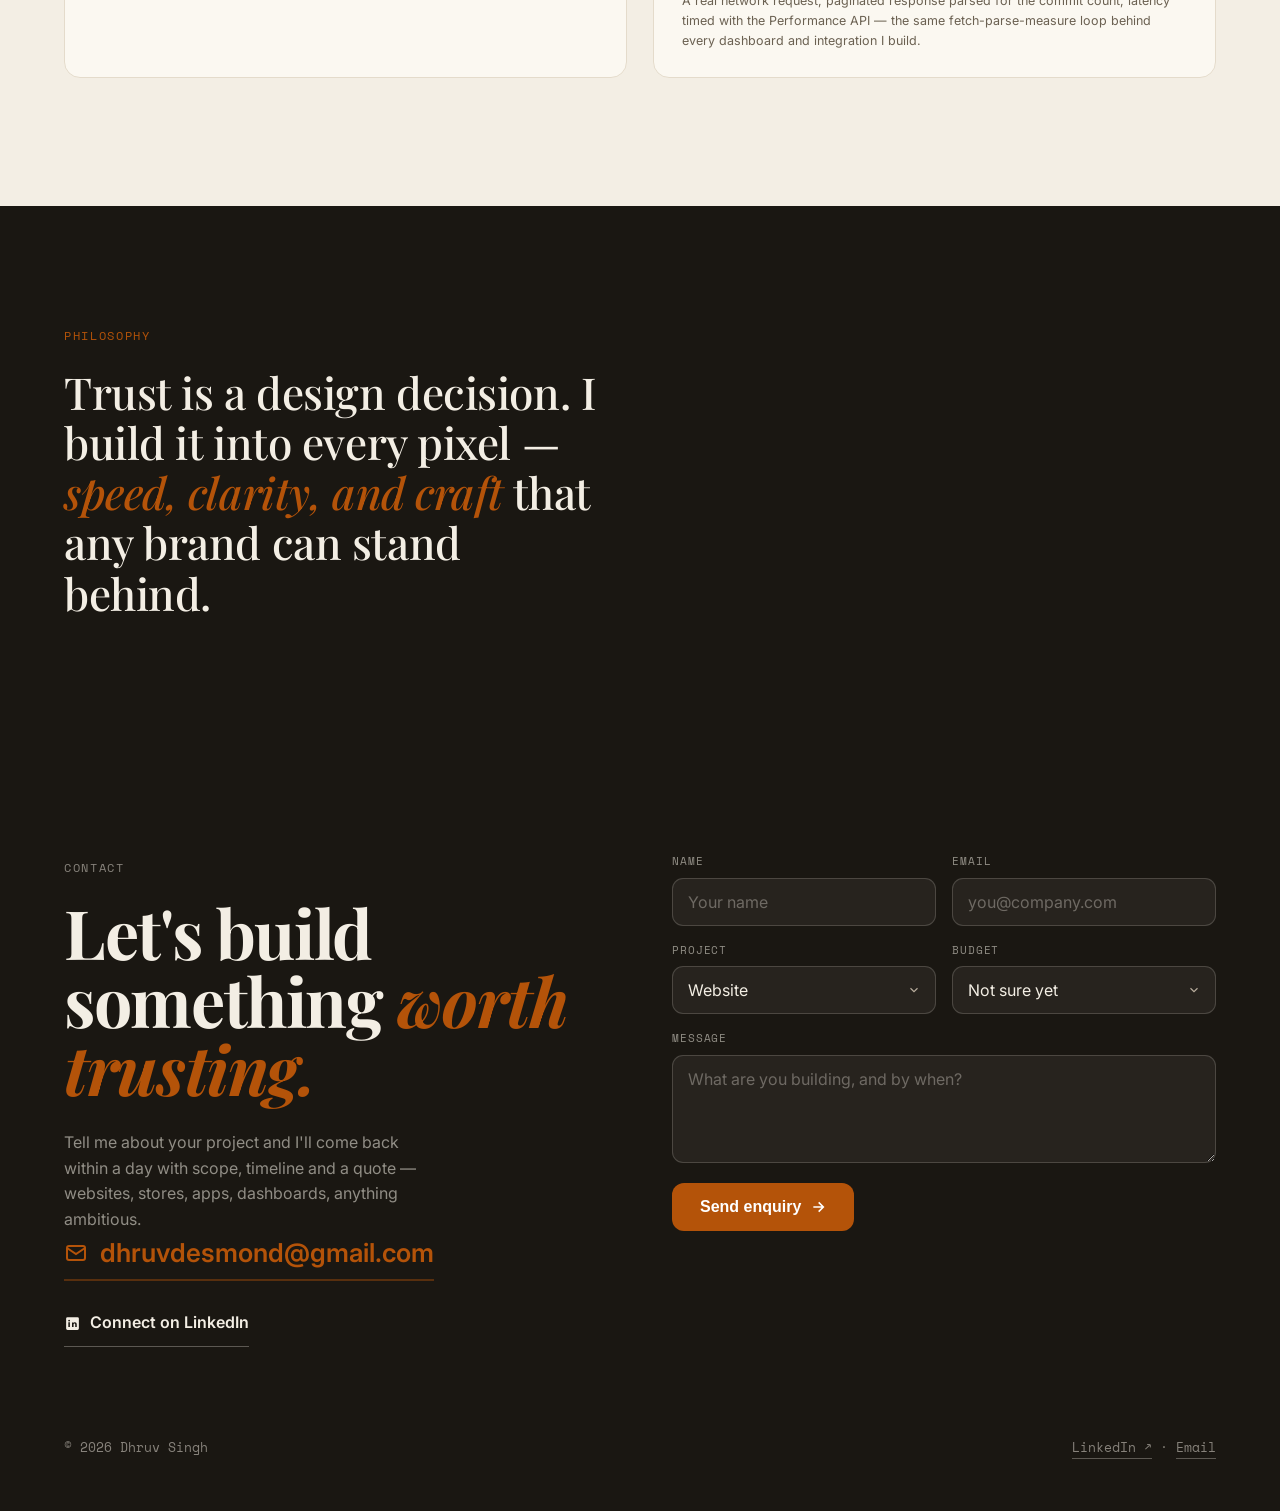
==== commit bd7ba68c: "Add live engineering-proof section, proof strip + testimonial scaffold - 'Engineering, measured': tw" ====
--- a/index.html
+++ b/index.html
@@ -43,6 +43,13 @@
         <a href="#contact" class="btn btn-ghost" data-mag>Get in touch</a>
       </div>
       <div class="scrollcue reveal"><span class="bar"></span> SCROLL TO EXPLORE</div>
+    </div></section>
+
+    <!-- PROOF STRIP — verifiable facts only -->
+    <section class="proof"><div class="wrap proof-row">
+      <div class="proof-item reveal"><span class="proof-n">2</span><span class="proof-l">products live in production<br><a href="https://www.goatszn.com" target="_blank" rel="noopener">goatszn.com</a> · wealtr</span></div>
+      <div class="proof-item reveal"><span class="proof-n">iOS <i>+</i> Android</span><span class="proof-l">wealtr shipped to both stores from one codebase</span></div>
+      <div class="proof-item reveal"><span class="proof-n">End&#8209;to&#8209;end</span><span class="proof-l">design · frontend · backend · database · deploy</span></div>
     </div></section>
 
     <!-- WORK -->
@@ -185,6 +192,40 @@
         </div>
       </div>
     </div></section>
+
+    <!-- ENGINEERING, MEASURED — live numbers, nothing hard-coded -->
+    <section id="engineering" class="eng"><div class="wrap">
+      <div class="sec-head">
+        <h2 class="sec-title reveal">Engineering, <em>measured.</em></h2>
+        <span class="eyebrow-label reveal">04 — Not claimed, measured</span>
+      </div>
+      <p class="eng-intro reveal">Anyone can write "fast" and "full-stack" on a page. These two panels don't say it — they show it, live. The left one measures <em>this very page</em> as it renders in your browser; the right one fires a real API request and times the round-trip. Every number is read at runtime, not typed in by me.</p>
+      <div class="eng-grid">
+        <article class="eng-card reveal" aria-live="polite">
+          <header class="eng-card-h"><span class="eng-dot"></span> This page · measured in your browser</header>
+          <ul class="eng-stats">
+            <li><span class="eng-k">Loaded in</span><span class="eng-v" id="m-load">measuring…</span></li>
+            <li><span class="eng-k">Largest paint <span class="eng-sub">LCP</span></span><span class="eng-v" id="m-lcp">measuring…</span></li>
+            <li><span class="eng-k">Layout shift <span class="eng-sub">CLS</span></span><span class="eng-v" id="m-cls">measuring…</span></li>
+            <li><span class="eng-k">Time to first byte</span><span class="eng-v" id="m-ttfb">measuring…</span></li>
+            <li><span class="eng-k">Total page weight</span><span class="eng-v" id="m-weight">measuring…</span></li>
+          </ul>
+          <a class="eng-verify" href="https://pagespeed.web.dev/analysis?url=https%3A%2F%2Fdhruvdesmond.github.io%2Fportfolio%2F" target="_blank" rel="noopener" data-mag>Don't take my word — audit it on PageSpeed Insights
+            <svg width="15" height="15" viewBox="0 0 24 24" fill="none" stroke="currentColor" stroke-width="2.4"><path d="M7 17 17 7M9 7h8v8"/></svg></a>
+        </article>
+        <article class="eng-card reveal" aria-live="polite">
+          <header class="eng-card-h"><span class="eng-dot"></span> Live API round-trip</header>
+          <code class="eng-req">GET api.github.com/repos/dhruvdesmond/portfolio</code>
+          <ul class="eng-stats">
+            <li><span class="eng-k">Response</span><span class="eng-v" id="a-status">requesting…</span></li>
+            <li><span class="eng-k">Round-trip latency</span><span class="eng-v" id="a-ms">—</span></li>
+            <li><span class="eng-k">Commits shipped</span><span class="eng-v" id="a-commits">—</span></li>
+            <li><span class="eng-k">Last deploy</span><span class="eng-v" id="a-push">—</span></li>
+          </ul>
+          <p class="eng-note">A real network request, paginated response parsed for the commit count, latency timed with the Performance API — the same fetch-parse-measure loop behind every dashboard and integration I build.</p>
+        </article>
+      </div>
+    </div></section>
   </main>
 
   <!-- PHILOSOPHY (dark — cursor trail turns cream here) -->
@@ -192,6 +233,37 @@
     <p class="statement-kicker reveal">Philosophy</p>
     <p class="statement-big reveal">Trust is a design decision. I build it into every pixel — <em>speed, clarity, and craft</em> that any brand can stand behind.</p>
   </div></section>
+
+  <!--
+    ============================================================================
+    TESTIMONIALS — READY TO GO LIVE, INTENTIONALLY LEFT COMMENTED OUT.
+    Drop in REAL quotes only. Fabricated testimonials on a commercial site are
+    unlawful (India CCPA fake-review guidelines 2022; US FTC endorsement rules)
+    and one prospect quoting a review that never happened ends the deal. The
+    moment you finish your next project, ask the client for two lines + their
+    name/role/company, paste below, and delete this comment wrapper.
+    ============================================================================
+  <section id="voices" class="voices"><div class="wrap">
+    <div class="sec-head">
+      <h2 class="sec-title reveal">In their <em>words.</em></h2>
+      <span class="eyebrow-label reveal">05 — Clients</span>
+    </div>
+    <div class="voices-grid">
+      <figure class="voice reveal">
+        <blockquote>[REAL QUOTE — e.g. "He rebuilt our storefront in two weeks and our add-to-cart rate jumped. He owns the whole thing, design to deploy, so there's no back-and-forth."]</blockquote>
+        <figcaption><span class="v-name">[Client name]</span><span class="v-role">[Role, Company]</span></figcaption>
+      </figure>
+      <figure class="voice reveal">
+        <blockquote>[REAL QUOTE — a line about reliability, speed, or how you handled the backend/data.]</blockquote>
+        <figcaption><span class="v-name">[Client name]</span><span class="v-role">[Role, Company]</span></figcaption>
+      </figure>
+      <figure class="voice reveal">
+        <blockquote>[REAL QUOTE — a line about the working relationship or the result.]</blockquote>
+        <figcaption><span class="v-name">[Client name]</span><span class="v-role">[Role, Company]</span></figcaption>
+      </figure>
+    </div>
+  </div></section>
+  -->
 
   <!-- CONTACT (dark) -->
   <section id="contact" class="contact" data-dark><div class="wrap">
--- a/styles.css
+++ b/styles.css
@@ -379,3 +379,46 @@
 .ripple{position:fixed;pointer-events:none;z-index:9997;border-radius:50%;width:14px;height:14px;margin:-7px 0 0 -7px;background:rgba(180,83,9,.32);animation:ripple .6s var(--ease) forwards}
 @keyframes ripple{to{transform:scale(9);opacity:0}}
 @media(prefers-reduced-motion:reduce){*{animation-duration:.001ms!important;transition-duration:.001ms!important;scroll-behavior:auto!important}.reveal{opacity:1;transform:none;filter:none}.hero-glow{animation:none}}
+
+/* ---------- proof strip ---------- */
+.proof{border-top:1px solid var(--line);border-bottom:1px solid var(--line)}
+.proof-row{display:grid;grid-template-columns:repeat(3,1fr);gap:0}
+.proof-item{padding:34px 30px;display:flex;flex-direction:column;gap:8px;border-left:1px solid var(--line)}
+.proof-item:first-child{border-left:0}
+.proof-n{font:700 clamp(26px,3.4vw,40px)/1 var(--serif);color:var(--fg);letter-spacing:-.01em}
+.proof-n i{font-style:normal;color:var(--accent-ink)}
+.proof-l{font-size:13.5px;line-height:1.55;color:var(--muted)}
+.proof-l a{color:var(--accent-ink);text-decoration:none;border-bottom:1px solid var(--line)}
+.proof-l a:hover{border-color:var(--accent-ink)}
+@media(max-width:720px){.proof-row{grid-template-columns:1fr}.proof-item{border-left:0;border-top:1px solid var(--line);padding:24px 4px}.proof-item:first-child{border-top:0}}
+
+/* ---------- engineering, measured ---------- */
+.eng{padding:clamp(70px,10vw,130px) 0;border-top:1px solid var(--line)}
+.eng-intro{max-width:62ch;color:var(--muted);font-size:clamp(15px,1.5vw,17px);line-height:1.75;margin:20px 0 46px}
+.eng-intro em{color:var(--fg);font-style:italic}
+.eng-grid{display:grid;grid-template-columns:1fr 1fr;gap:26px}
+@media(max-width:760px){.eng-grid{grid-template-columns:1fr}}
+.eng-card{background:var(--surface);border:1px solid var(--line);border-radius:16px;padding:26px 28px;display:flex;flex-direction:column;gap:18px}
+.eng-card-h{display:flex;align-items:center;gap:9px;font:700 11.5px/1.3 var(--mono);letter-spacing:.13em;text-transform:uppercase;color:var(--muted)}
+.eng-dot{flex:0 0 auto;width:8px;height:8px;border-radius:50%;background:var(--accent);animation:engpulse 2.4s var(--ease) infinite}
+@keyframes engpulse{0%{box-shadow:0 0 0 0 rgba(180,83,9,.45)}70%{box-shadow:0 0 0 7px rgba(180,83,9,0)}100%{box-shadow:0 0 0 0 rgba(180,83,9,0)}}
+.eng-req{display:block;font:400 12px/1.5 var(--mono);color:var(--accent-ink);background:var(--bg);border:1px solid var(--line);border-radius:8px;padding:9px 12px;overflow-x:auto;white-space:nowrap}
+.eng-stats{list-style:none;margin:0;padding:0;display:flex;flex-direction:column}
+.eng-stats li{display:flex;align-items:baseline;justify-content:space-between;gap:16px;padding:12px 0;border-bottom:1px solid var(--line)}
+.eng-stats li:last-child{border-bottom:0}
+.eng-k{color:var(--muted);font-size:14px}
+.eng-sub{font:700 9.5px/1 var(--mono);letter-spacing:.1em;color:var(--faint);border:1px solid var(--line);border-radius:4px;padding:2px 4px;margin-left:6px;vertical-align:middle}
+.eng-v{font:700 17px/1 var(--mono);color:var(--fg);font-variant-numeric:tabular-nums;letter-spacing:-.02em;white-space:nowrap}
+.eng-verify{align-self:flex-start;display:inline-flex;align-items:center;gap:7px;font:600 13px/1.35 var(--sans);color:var(--accent-ink);text-decoration:none;border-bottom:1px solid transparent;transition:border-color .3s var(--ease)}
+.eng-verify:hover{border-color:var(--accent-ink)}
+.eng-note{margin:0;font-size:12.5px;line-height:1.6;color:var(--faint)}
+
+/* ---------- testimonials (ready; unhide when real quotes exist) ---------- */
+.voices{padding:clamp(70px,10vw,120px) 0;border-top:1px solid var(--line)}
+.voices-grid{display:grid;grid-template-columns:repeat(3,1fr);gap:24px;margin-top:36px}
+@media(max-width:820px){.voices-grid{grid-template-columns:1fr}}
+.voice{margin:0;background:var(--surface);border:1px solid var(--line);border-radius:16px;padding:28px}
+.voice blockquote{margin:0 0 20px;font:500 17px/1.55 var(--serif);color:var(--fg)}
+.voice figcaption{display:flex;flex-direction:column;gap:2px;border-top:1px solid var(--line);padding-top:16px}
+.v-name{font-weight:600;font-size:14px;color:var(--fg)}
+.v-role{font-size:12.5px;color:var(--muted)}
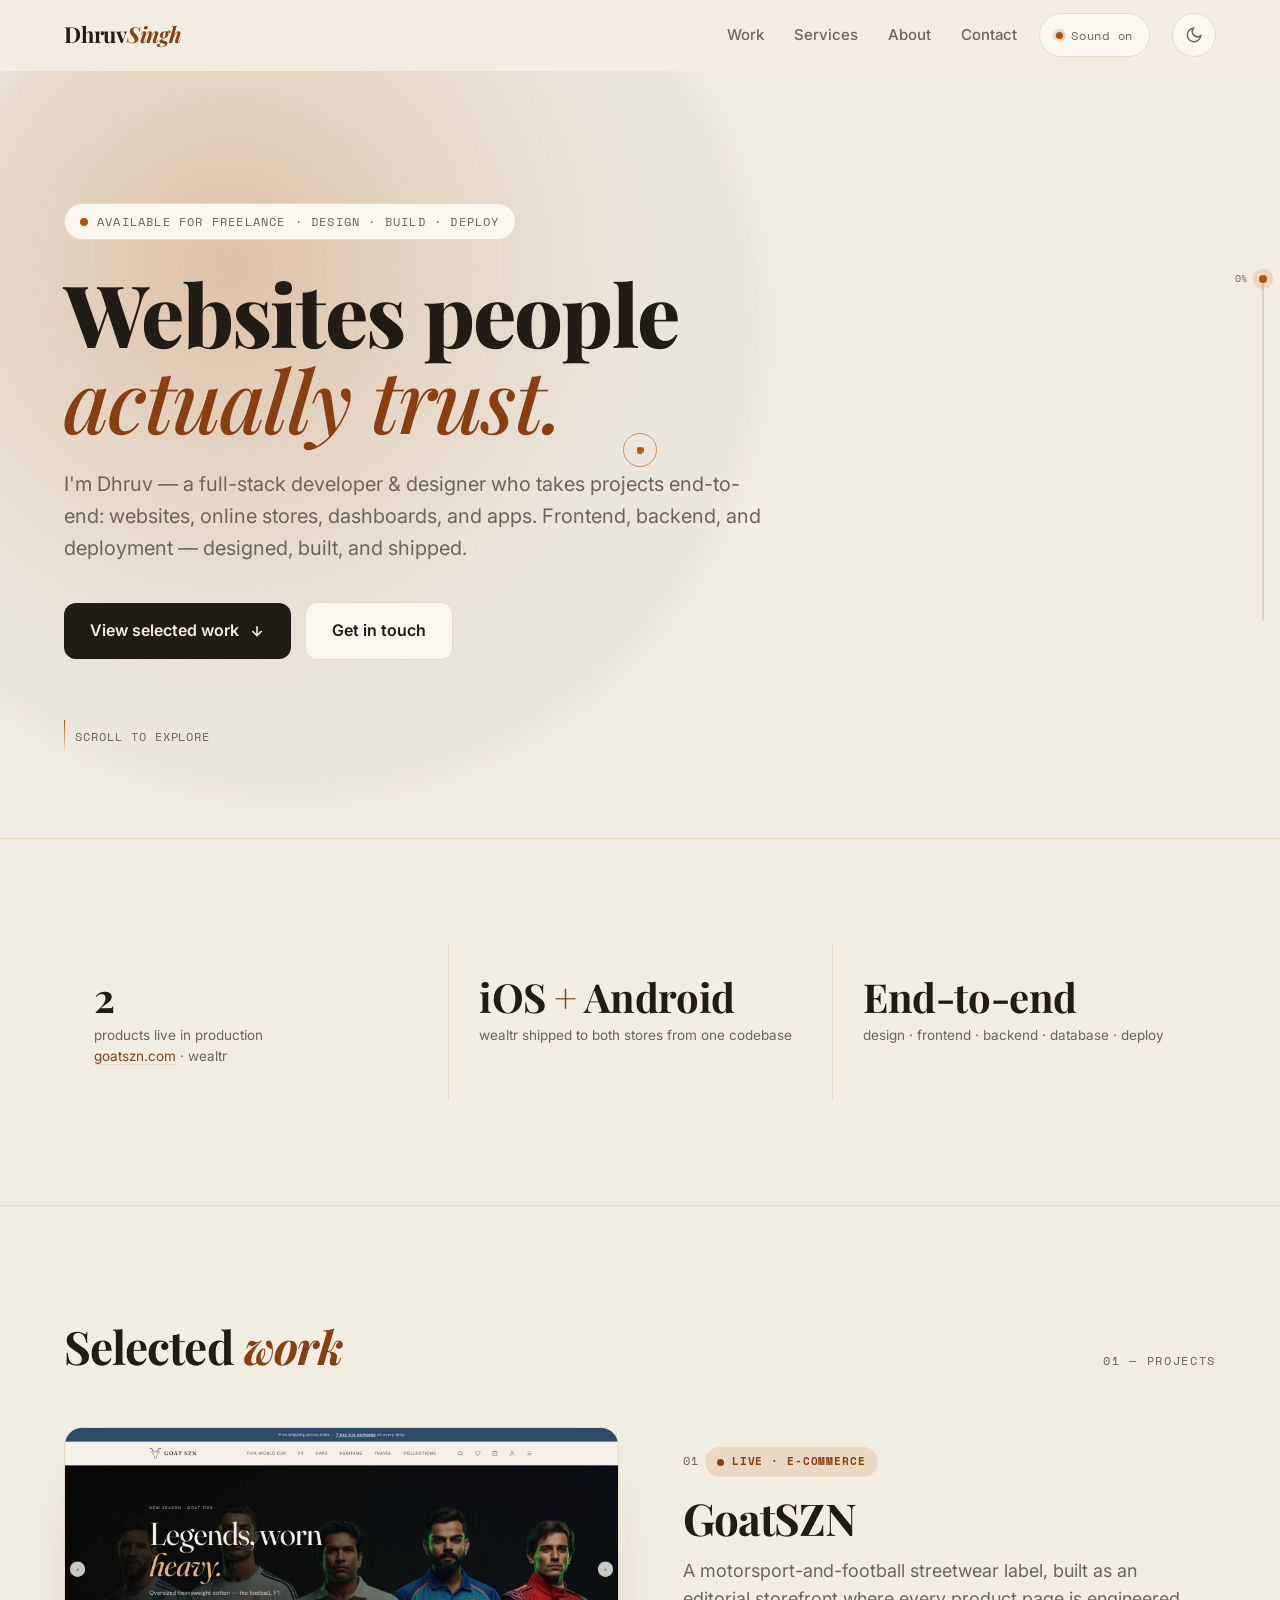
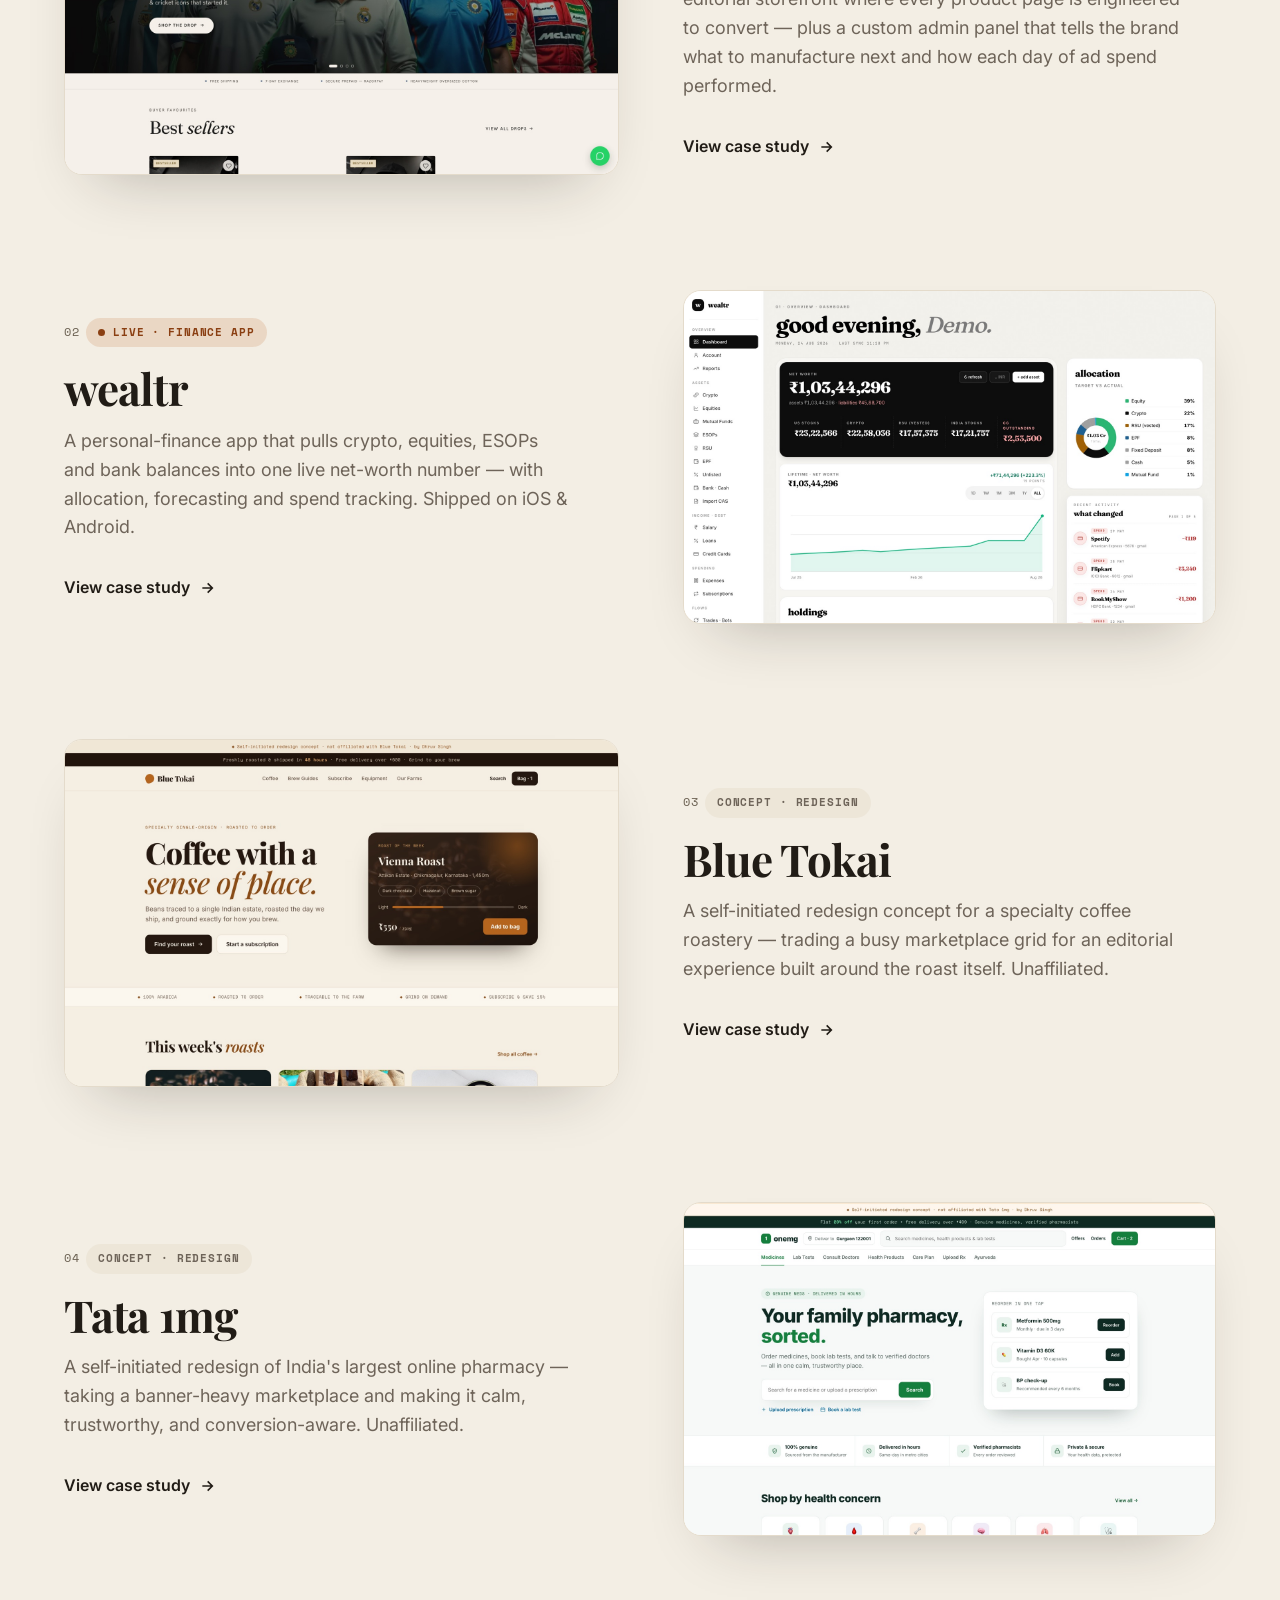
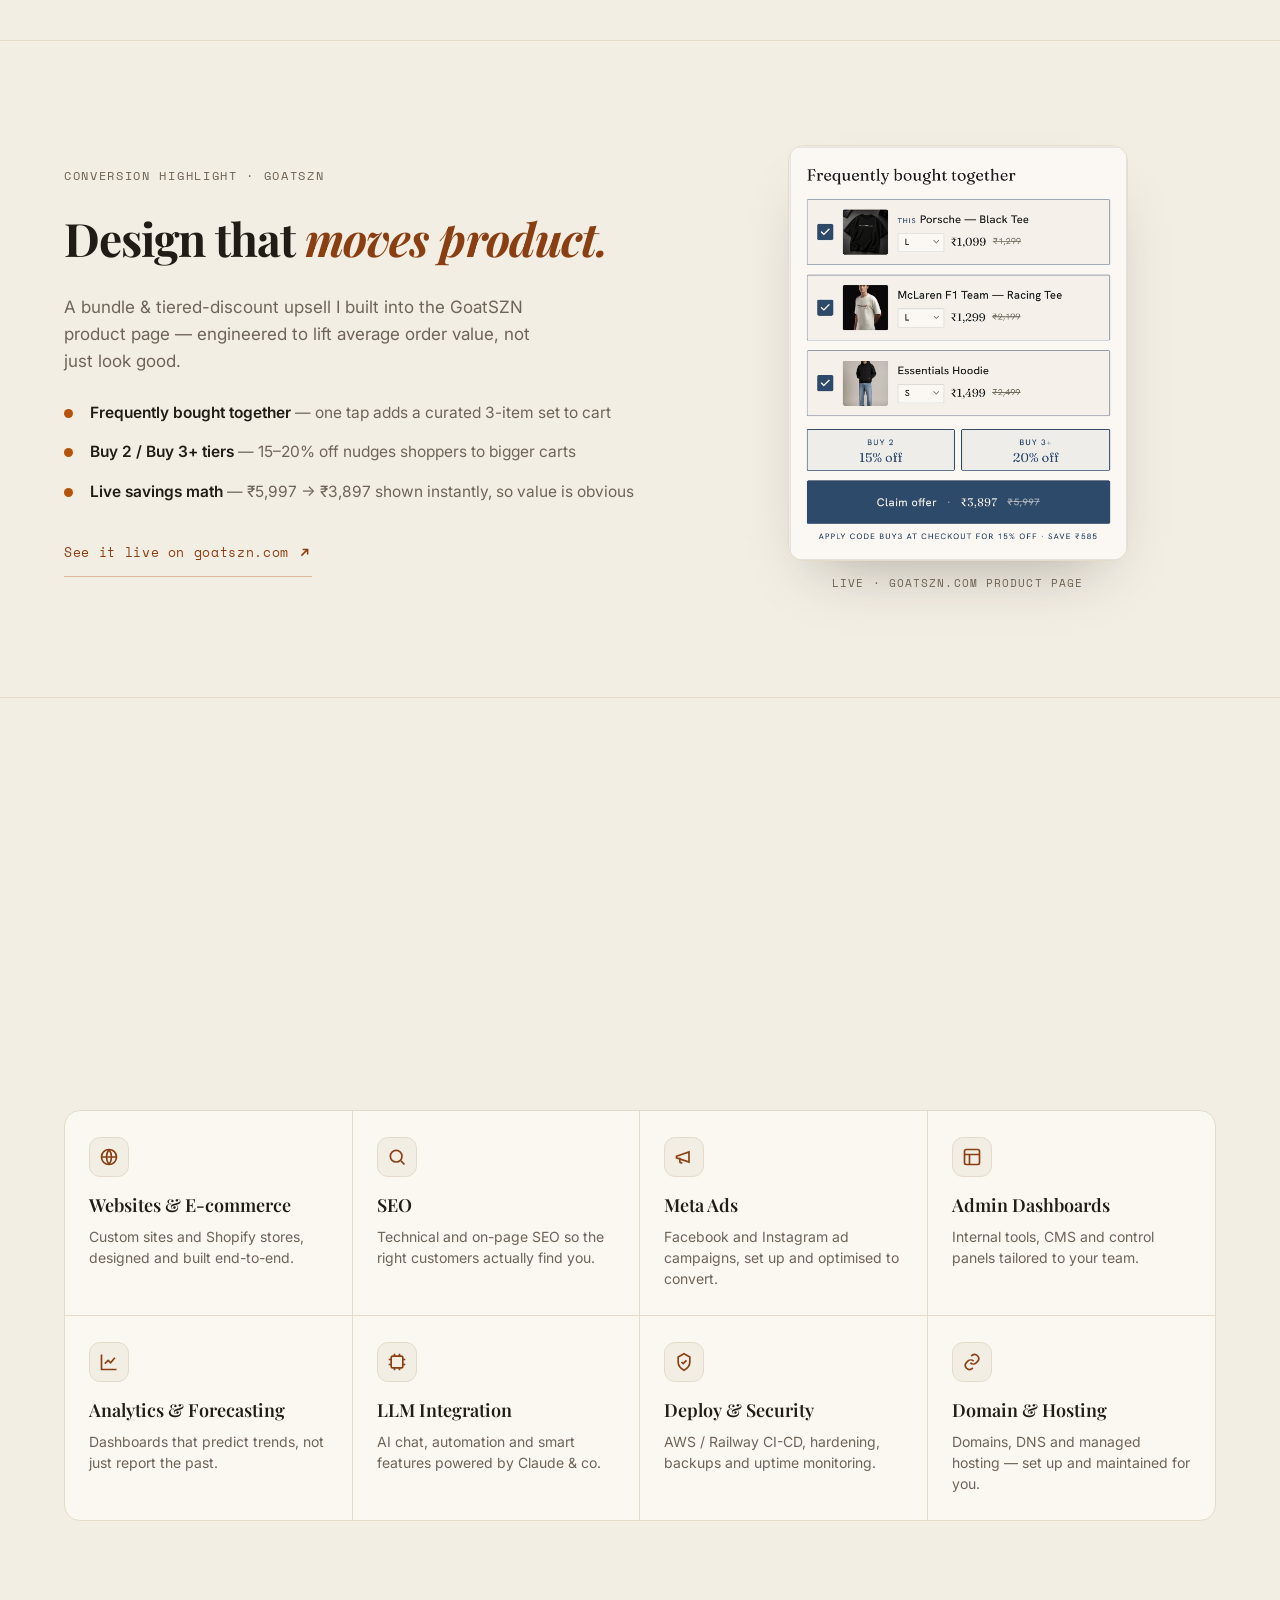
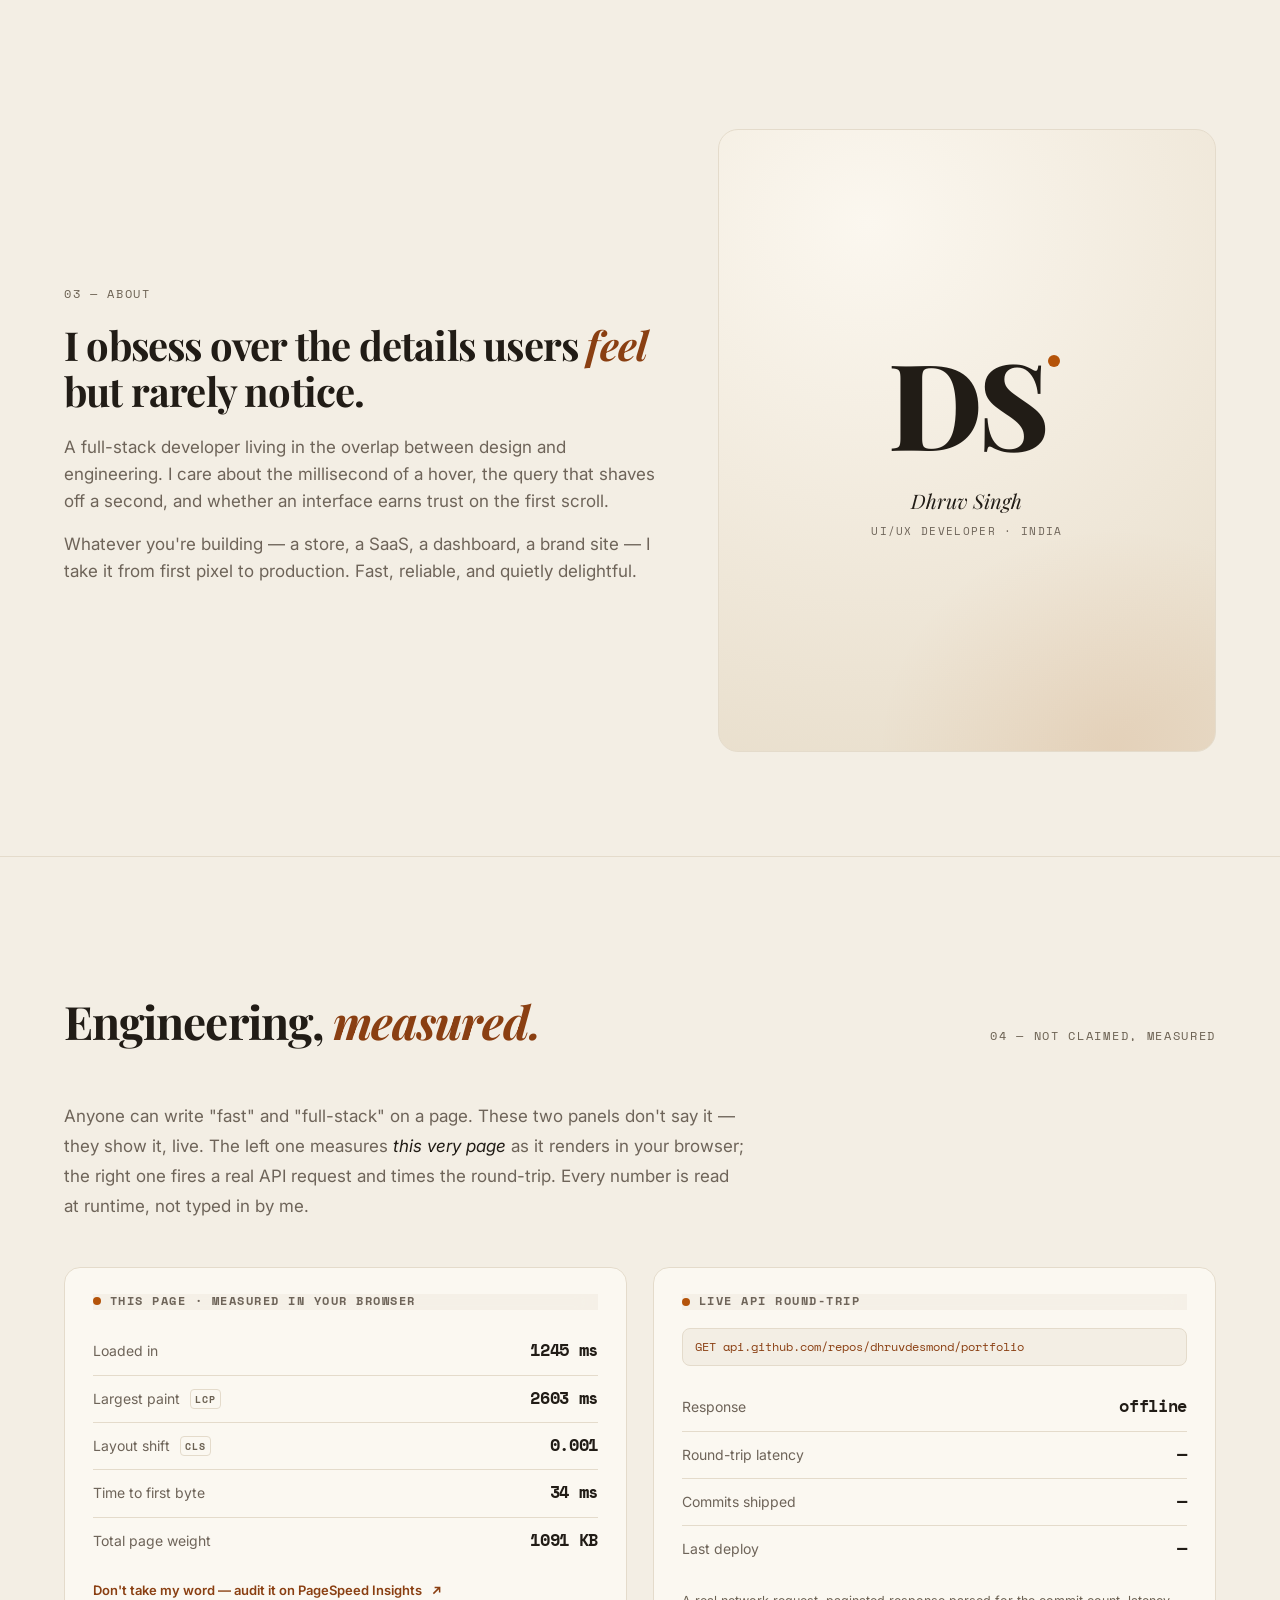
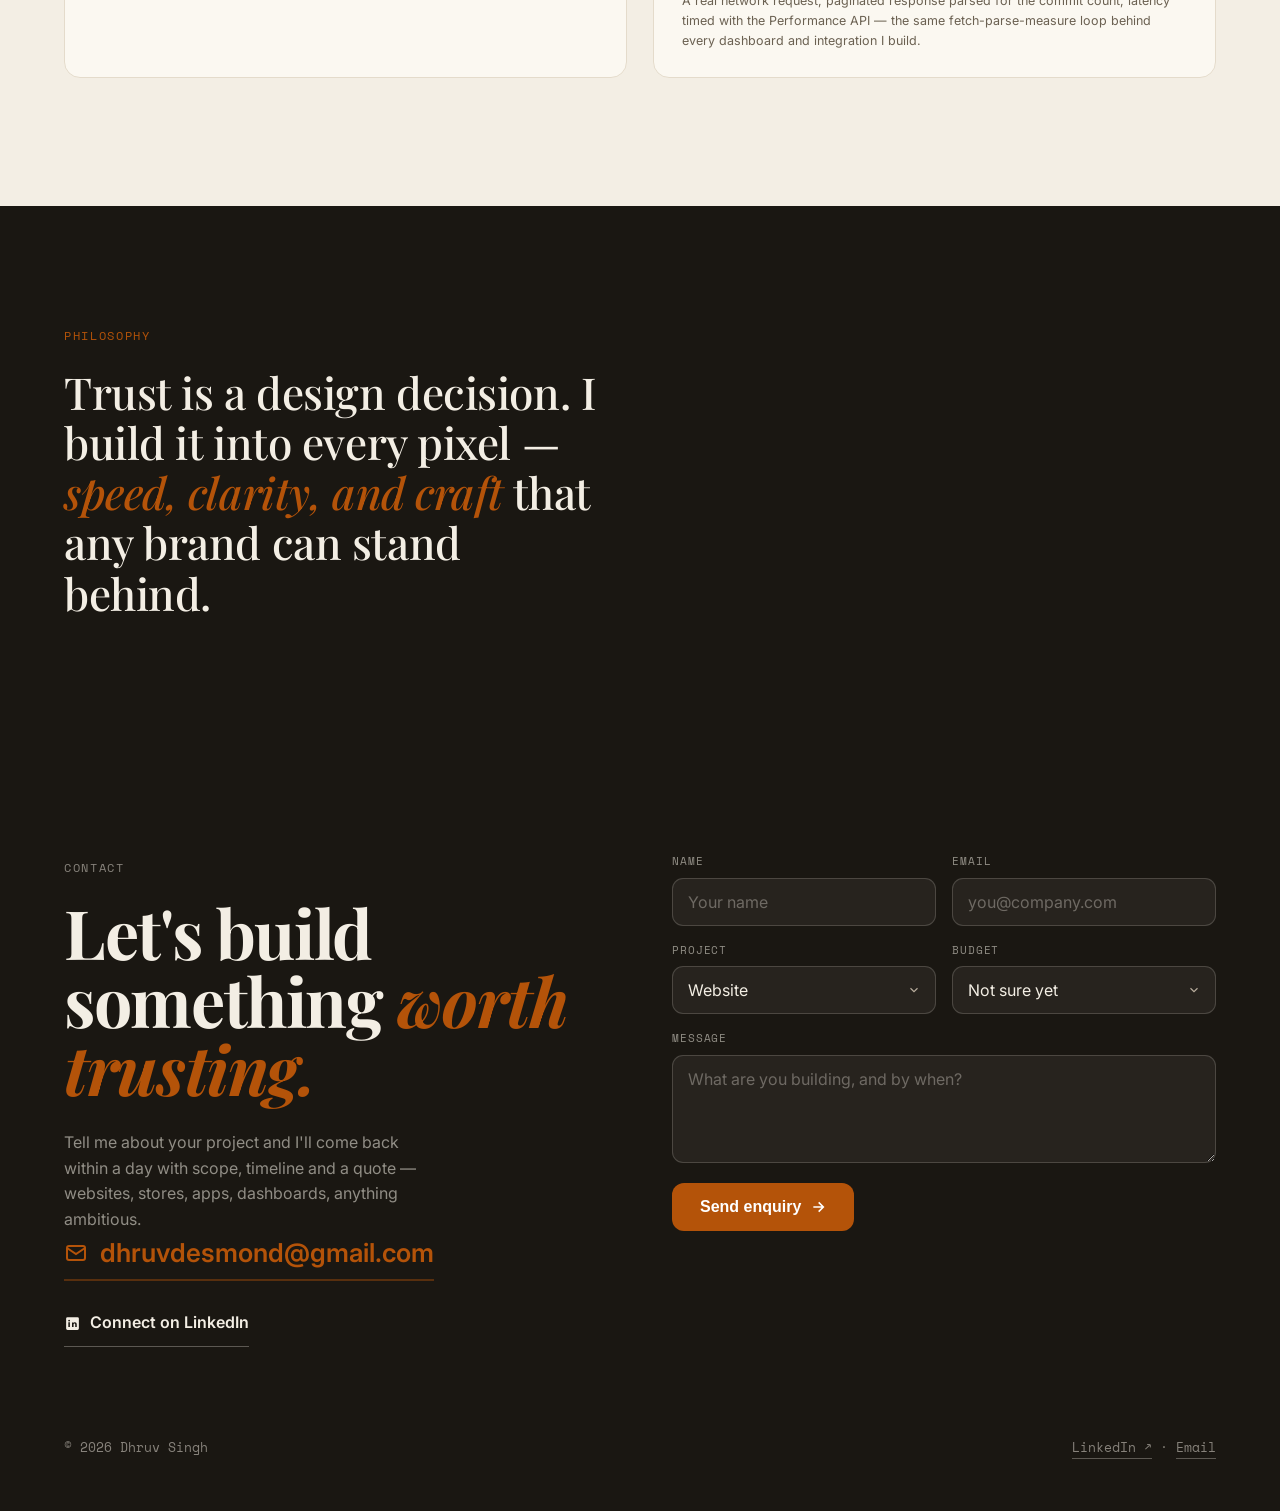
==== commit a01f5f98: "Cache-bust styles.css / script.js refs (?v=2) The unversioned <script src=script.js> let browsers an" ====
--- a/index.html
+++ b/index.html
@@ -10,7 +10,7 @@
 <link rel="preconnect" href="https://fonts.gstatic.com" crossorigin />
 <link href="https://fonts.googleapis.com/css2?family=Playfair+Display:ital,wght@0,500;0,600;0,700;0,800;1,500;1,600&family=Inter:wght@400;500;600;700&family=Space+Mono:wght@400;700&display=swap" rel="stylesheet" />
 <script>(function(){var t='light';try{t=localStorage.getItem('theme')||'light';}catch(e){}document.documentElement.setAttribute('data-theme',t);})();</script>
-<link rel="stylesheet" href="styles.css" />
+<link rel="stylesheet" href="styles.css?v=2" />
 </head>
 <body>
   <canvas id="trail"></canvas>
@@ -308,6 +308,6 @@
 
   <footer><div class="wrap"><span>© 2026 Dhruv Singh</span><span><a href="https://www.linkedin.com/in/dhruv-singh-nunia/" target="_blank" rel="noopener">LinkedIn ↗</a> · <a href="mailto:dhruvdesmond@gmail.com">Email</a></span></div></footer>
 
-  <script src="script.js"></script>
+  <script src="script.js?v=2"></script>
 </body>
 </html>
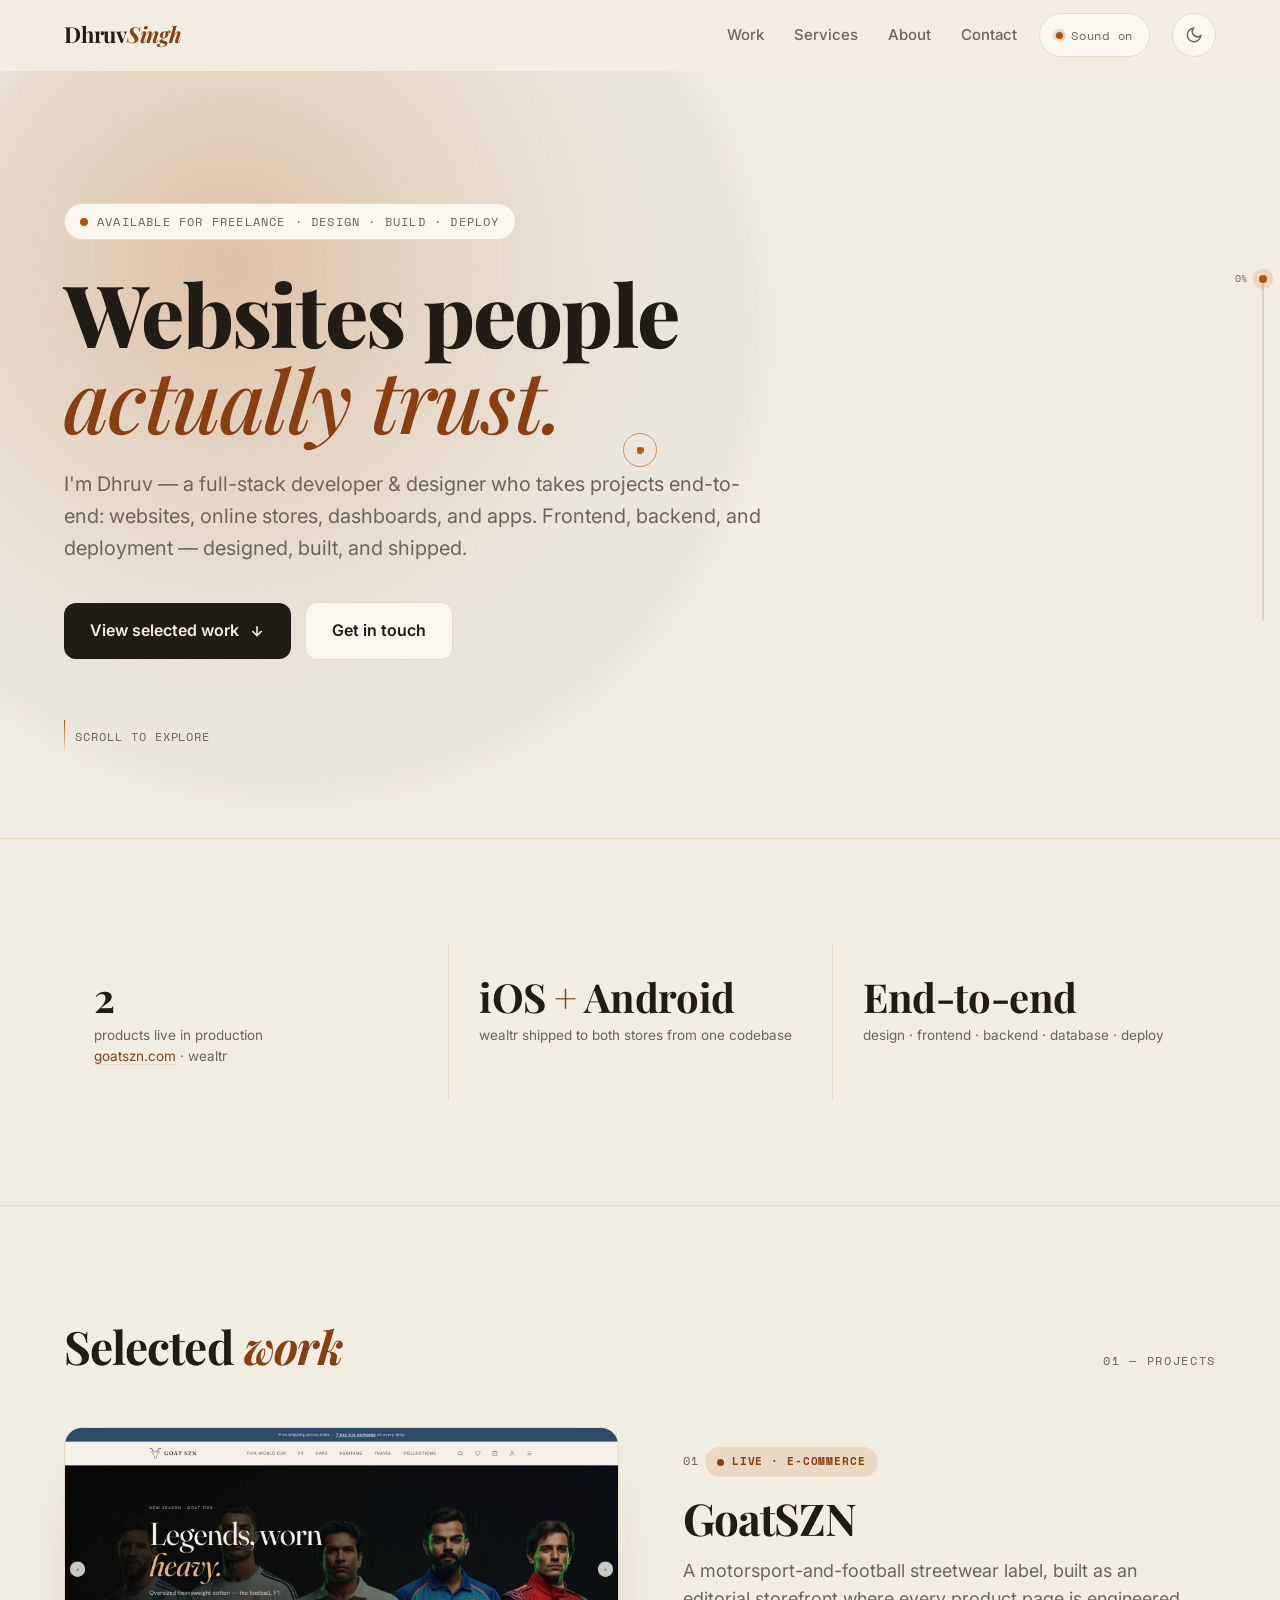
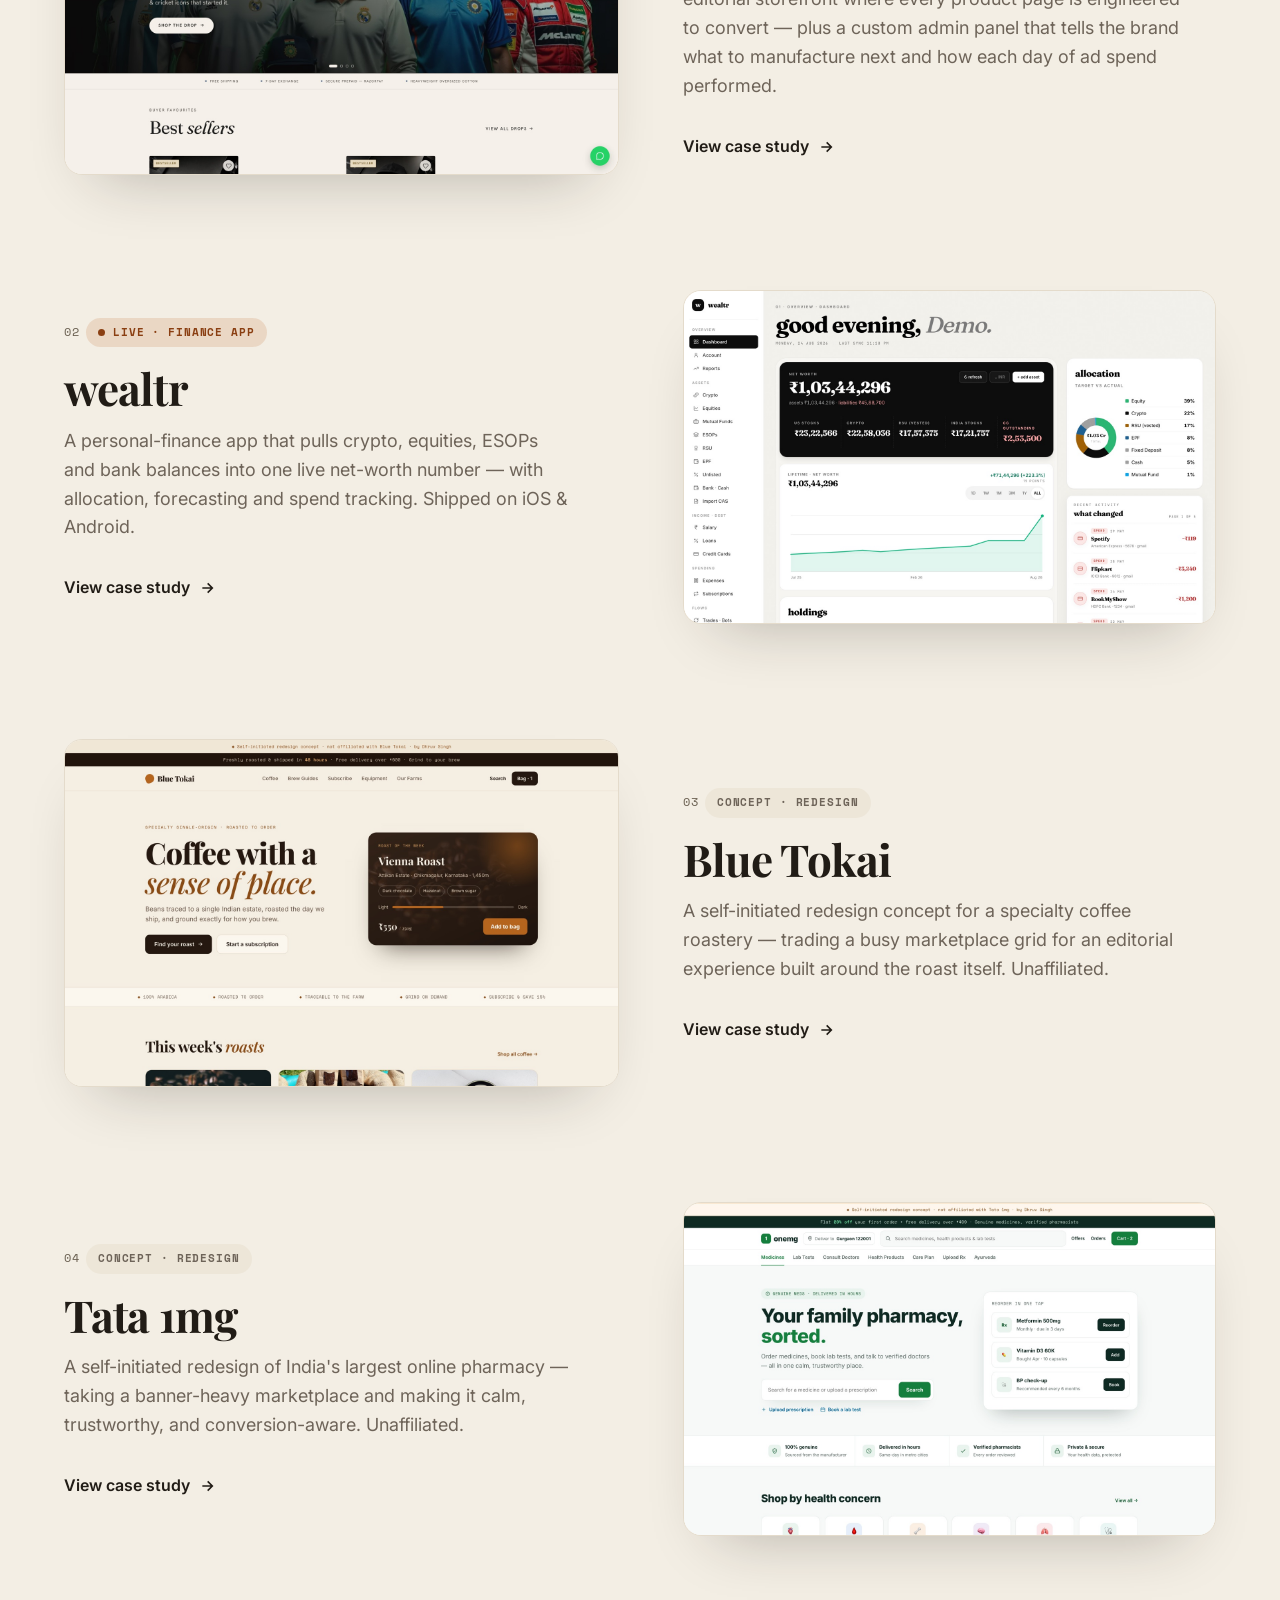
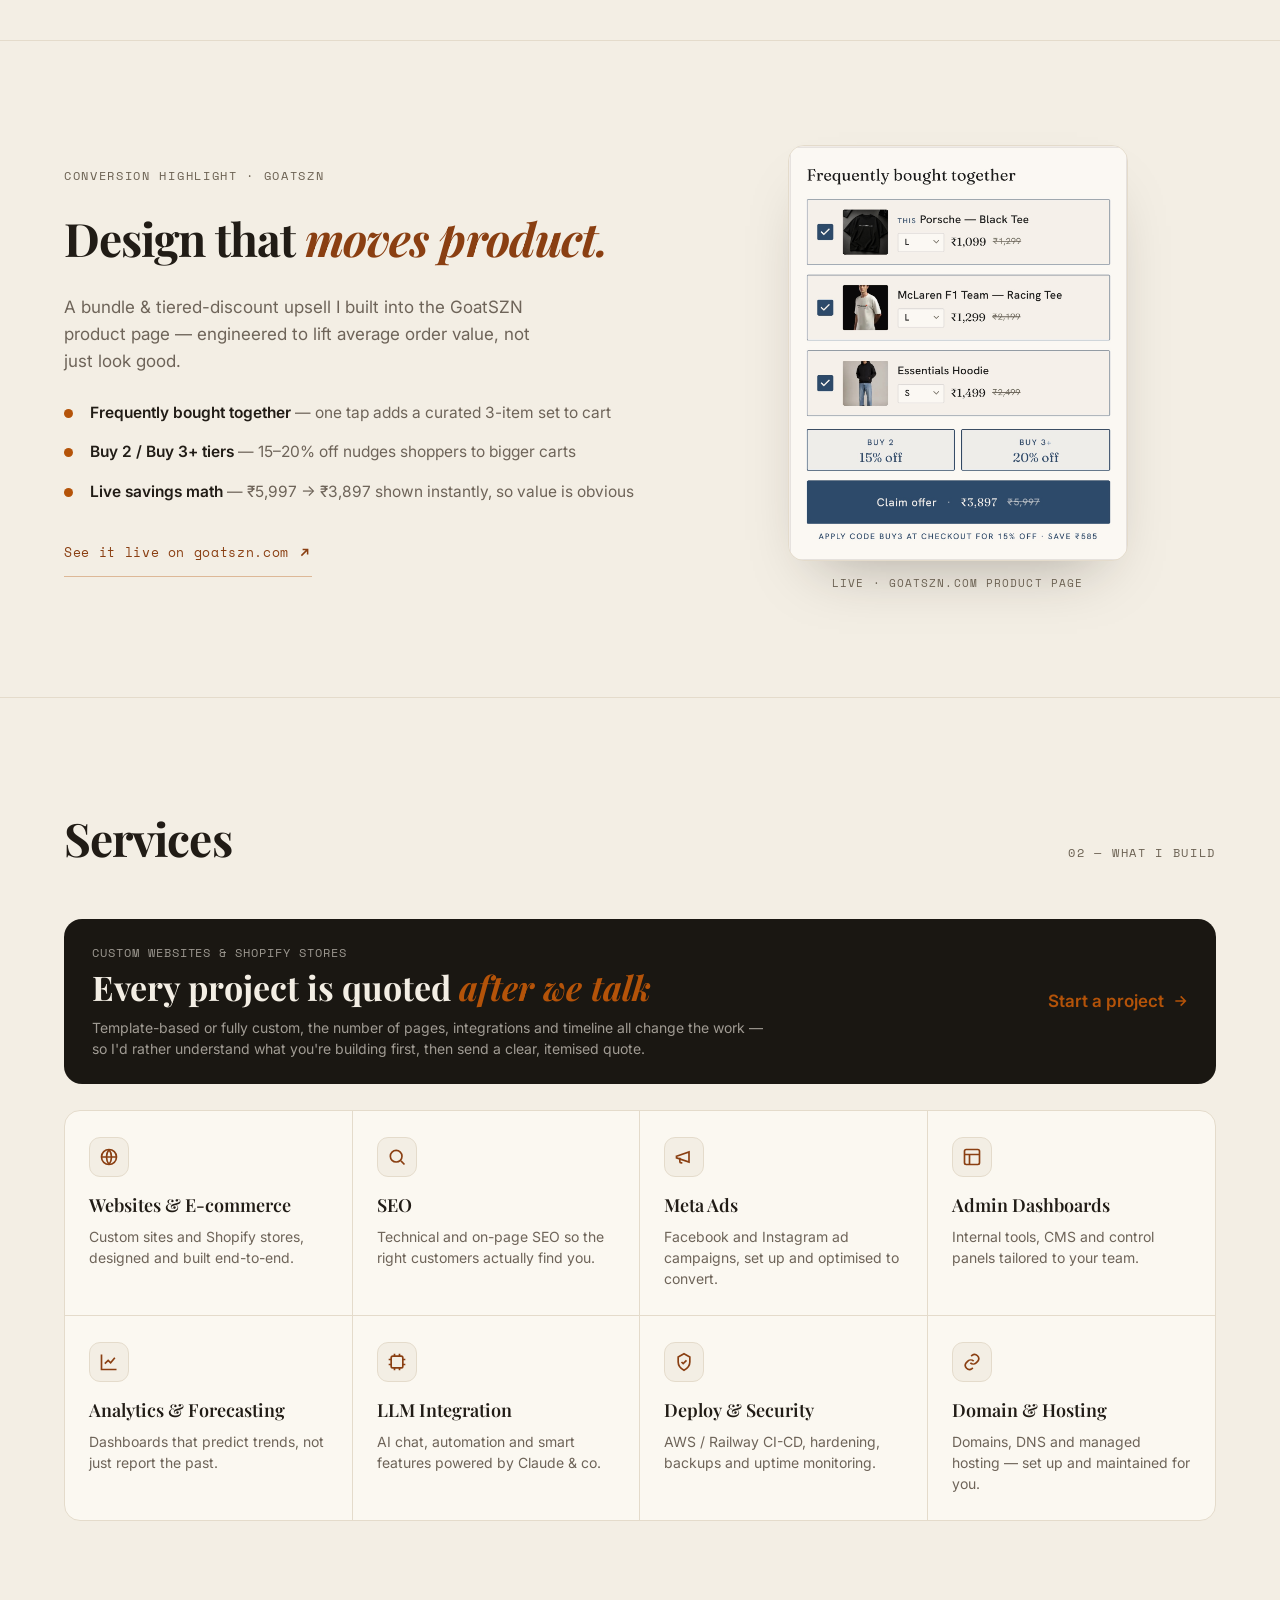
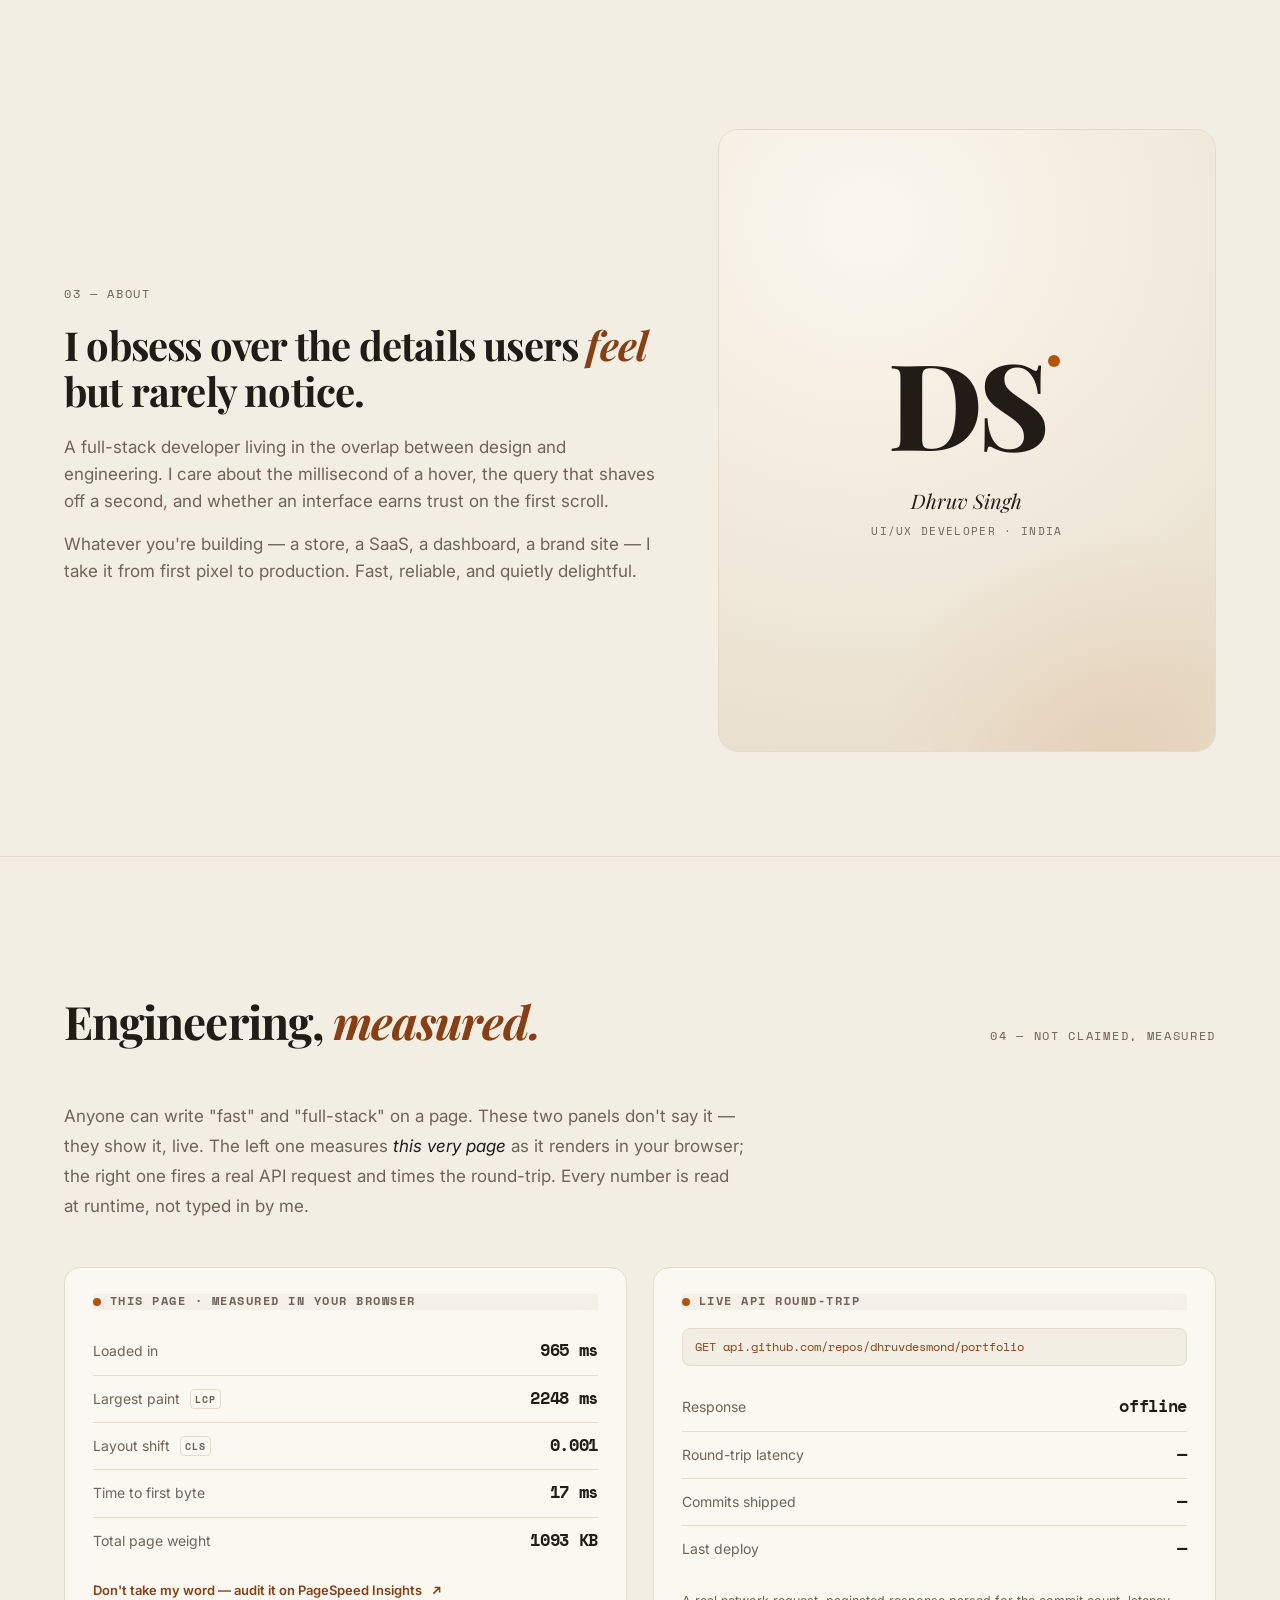
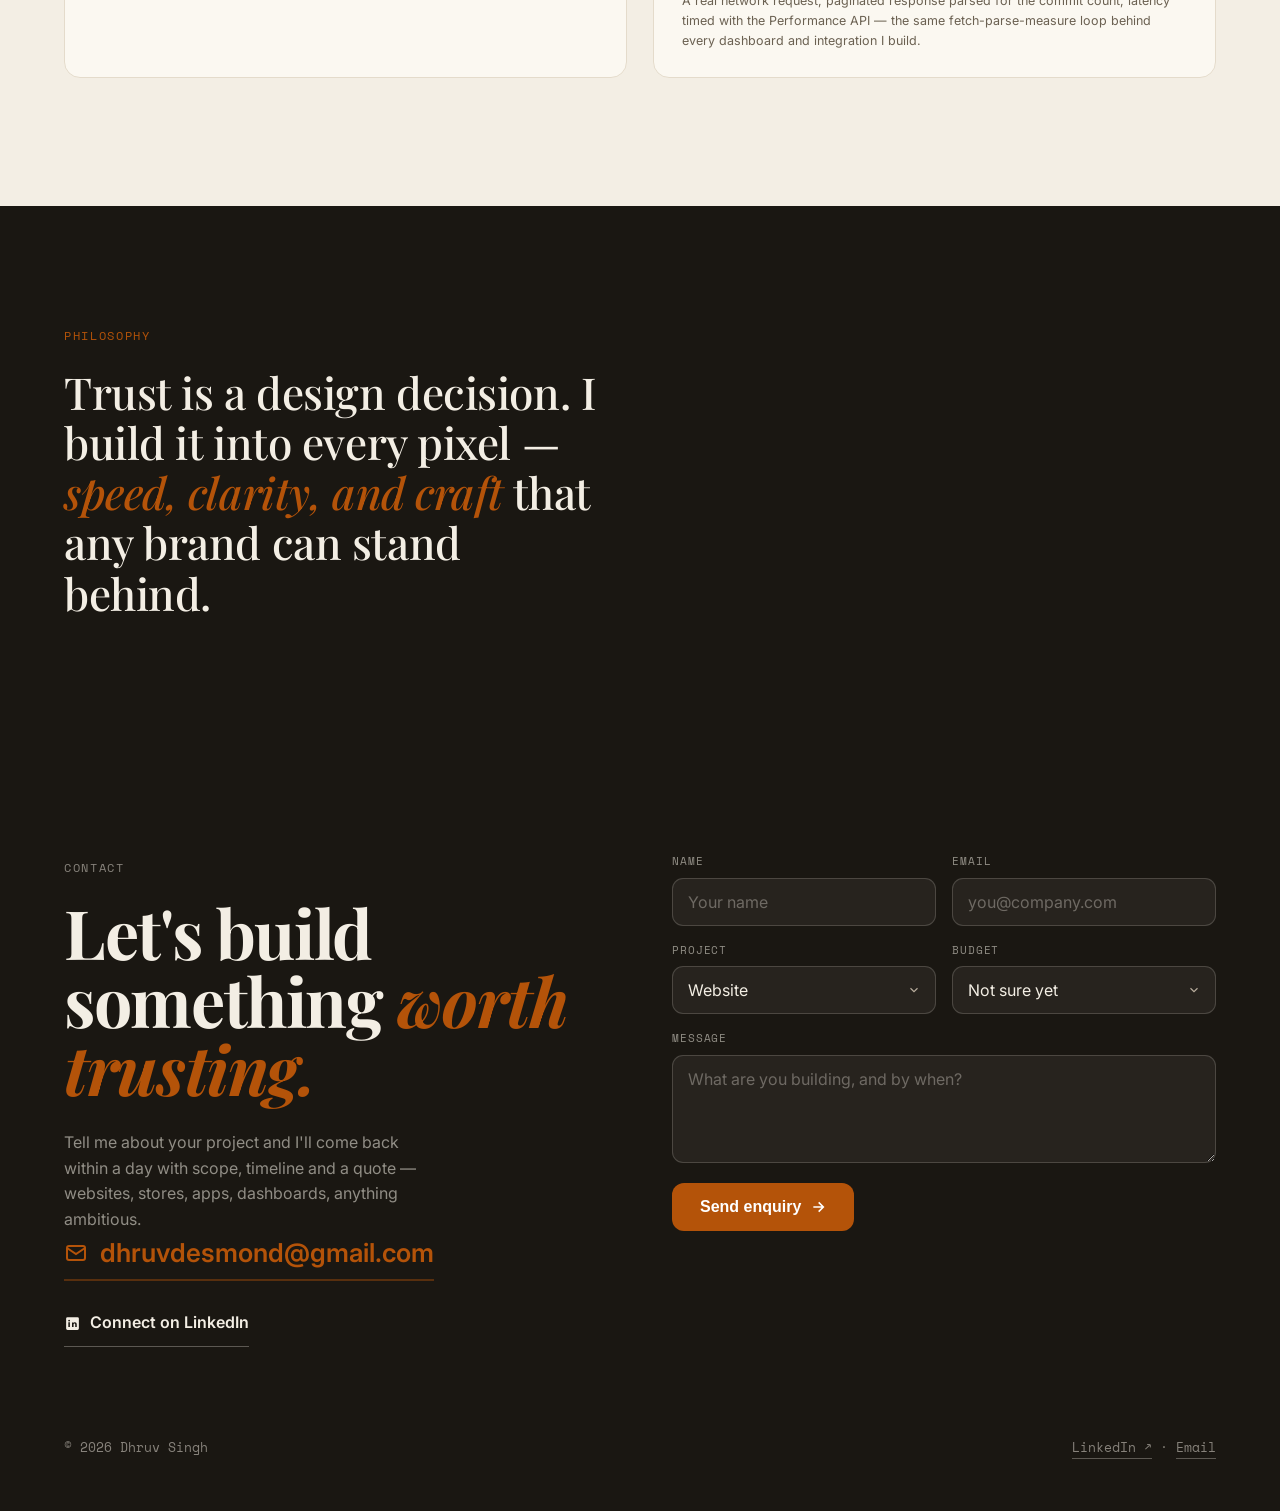
==== commit 1b6aa028: "Make live-vitals honest cross-browser (LCP/CLS are Chromium-only) Safari/Firefox don't support large" ====
--- a/index.html
+++ b/index.html
@@ -10,7 +10,7 @@
 <link rel="preconnect" href="https://fonts.gstatic.com" crossorigin />
 <link href="https://fonts.googleapis.com/css2?family=Playfair+Display:ital,wght@0,500;0,600;0,700;0,800;1,500;1,600&family=Inter:wght@400;500;600;700&family=Space+Mono:wght@400;700&display=swap" rel="stylesheet" />
 <script>(function(){var t='light';try{t=localStorage.getItem('theme')||'light';}catch(e){}document.documentElement.setAttribute('data-theme',t);})();</script>
-<link rel="stylesheet" href="styles.css?v=2" />
+<link rel="stylesheet" href="styles.css?v=3" />
 </head>
 <body>
   <canvas id="trail"></canvas>
@@ -205,8 +205,8 @@
           <header class="eng-card-h"><span class="eng-dot"></span> This page · measured in your browser</header>
           <ul class="eng-stats">
             <li><span class="eng-k">Loaded in</span><span class="eng-v" id="m-load">measuring…</span></li>
-            <li><span class="eng-k">Largest paint <span class="eng-sub">LCP</span></span><span class="eng-v" id="m-lcp">measuring…</span></li>
-            <li><span class="eng-k">Layout shift <span class="eng-sub">CLS</span></span><span class="eng-v" id="m-cls">measuring…</span></li>
+            <li><span class="eng-k"><span class="eng-name">Largest paint</span> <span class="eng-sub">LCP</span></span><span class="eng-v" id="m-lcp">measuring…</span></li>
+            <li><span class="eng-k"><span class="eng-name">Layout shift</span> <span class="eng-sub">CLS</span></span><span class="eng-v" id="m-cls">measuring…</span></li>
             <li><span class="eng-k">Time to first byte</span><span class="eng-v" id="m-ttfb">measuring…</span></li>
             <li><span class="eng-k">Total page weight</span><span class="eng-v" id="m-weight">measuring…</span></li>
           </ul>
@@ -308,6 +308,6 @@
 
   <footer><div class="wrap"><span>© 2026 Dhruv Singh</span><span><a href="https://www.linkedin.com/in/dhruv-singh-nunia/" target="_blank" rel="noopener">LinkedIn ↗</a> · <a href="mailto:dhruvdesmond@gmail.com">Email</a></span></div></footer>
 
-  <script src="script.js?v=2"></script>
+  <script src="script.js?v=3"></script>
 </body>
 </html>
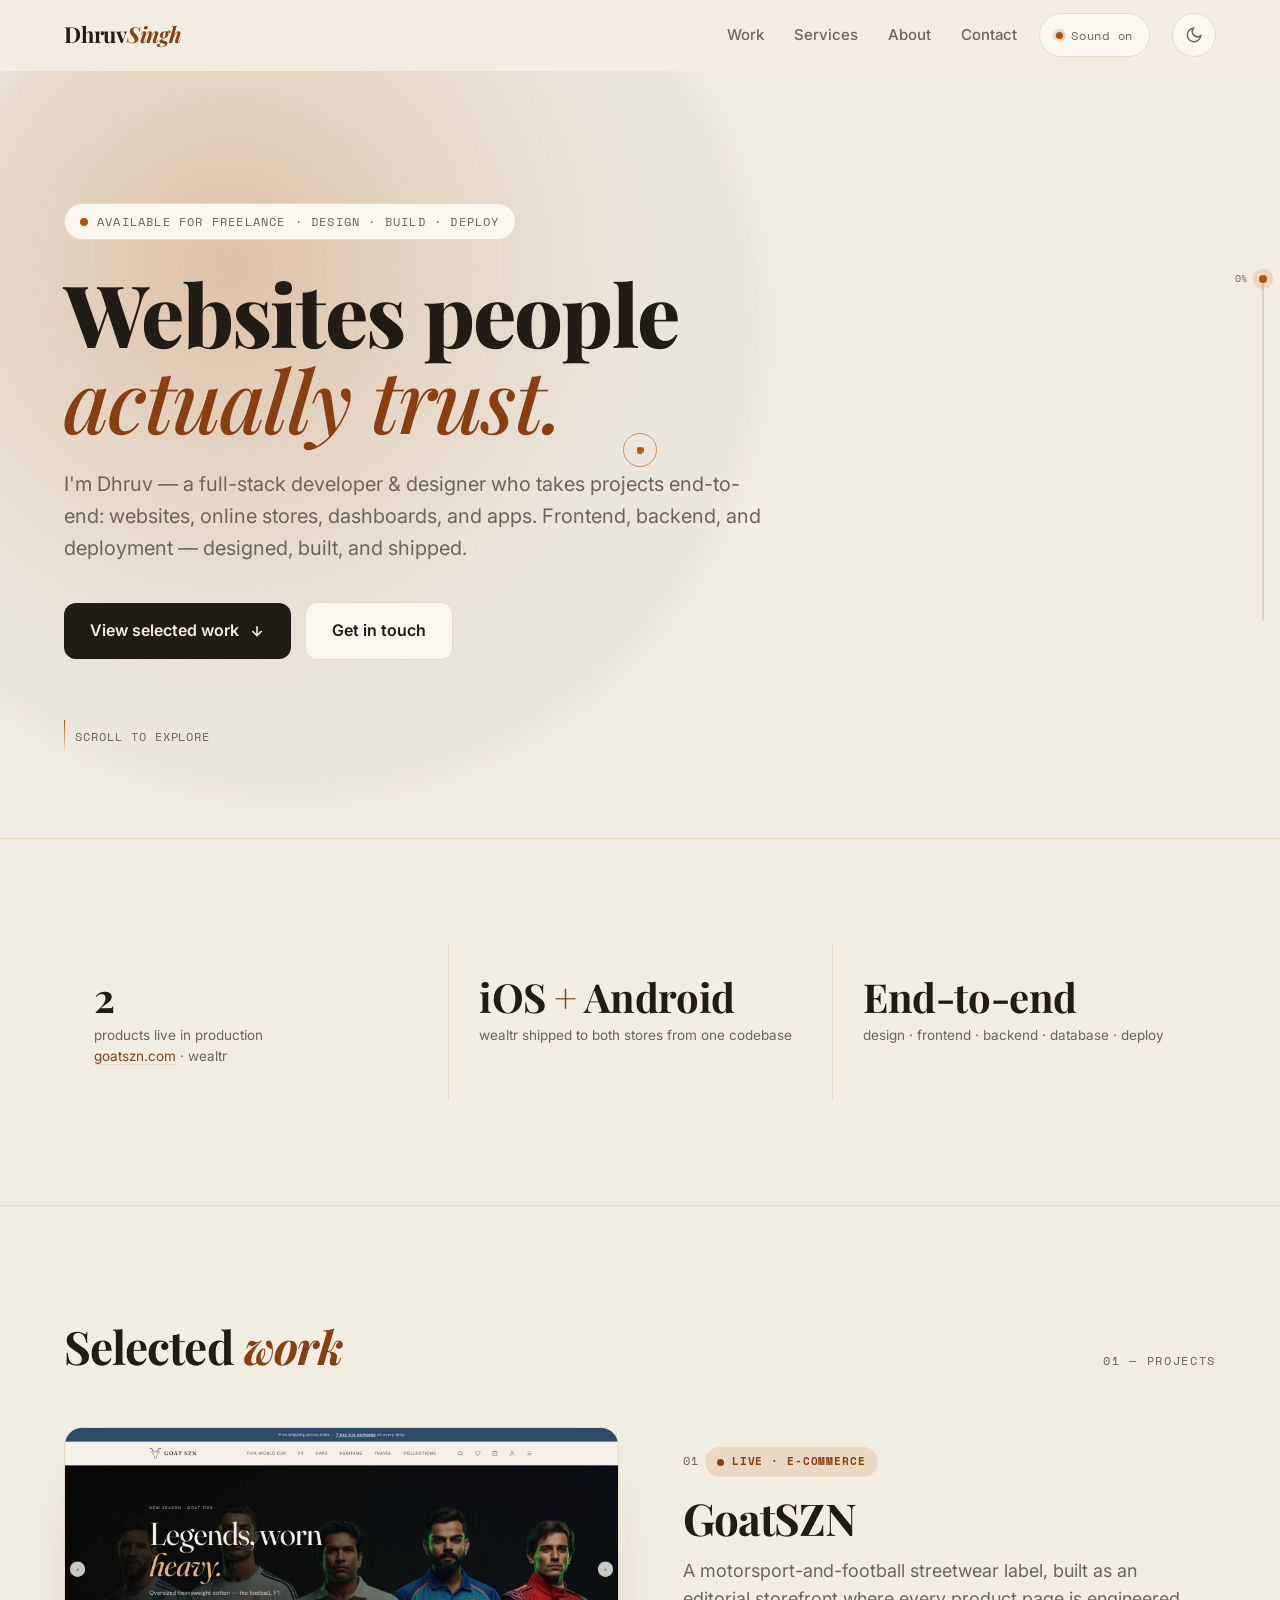
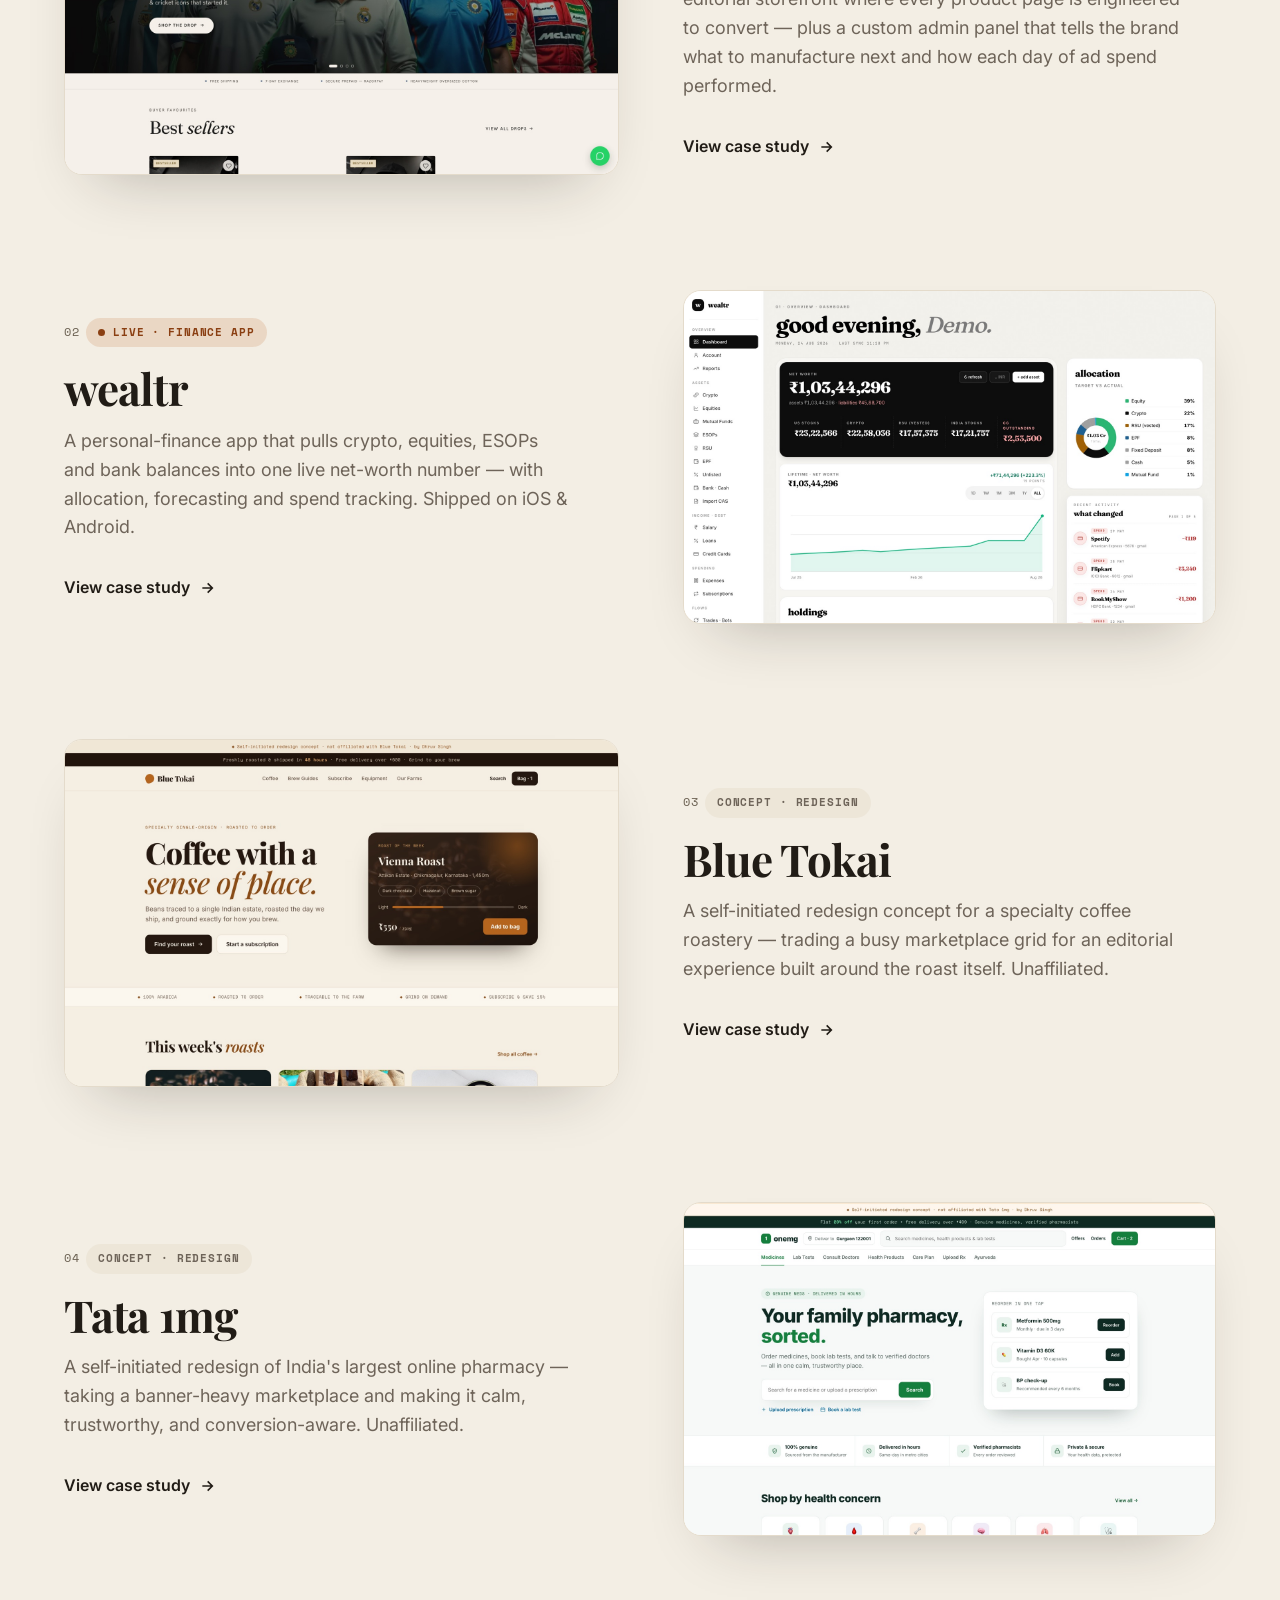
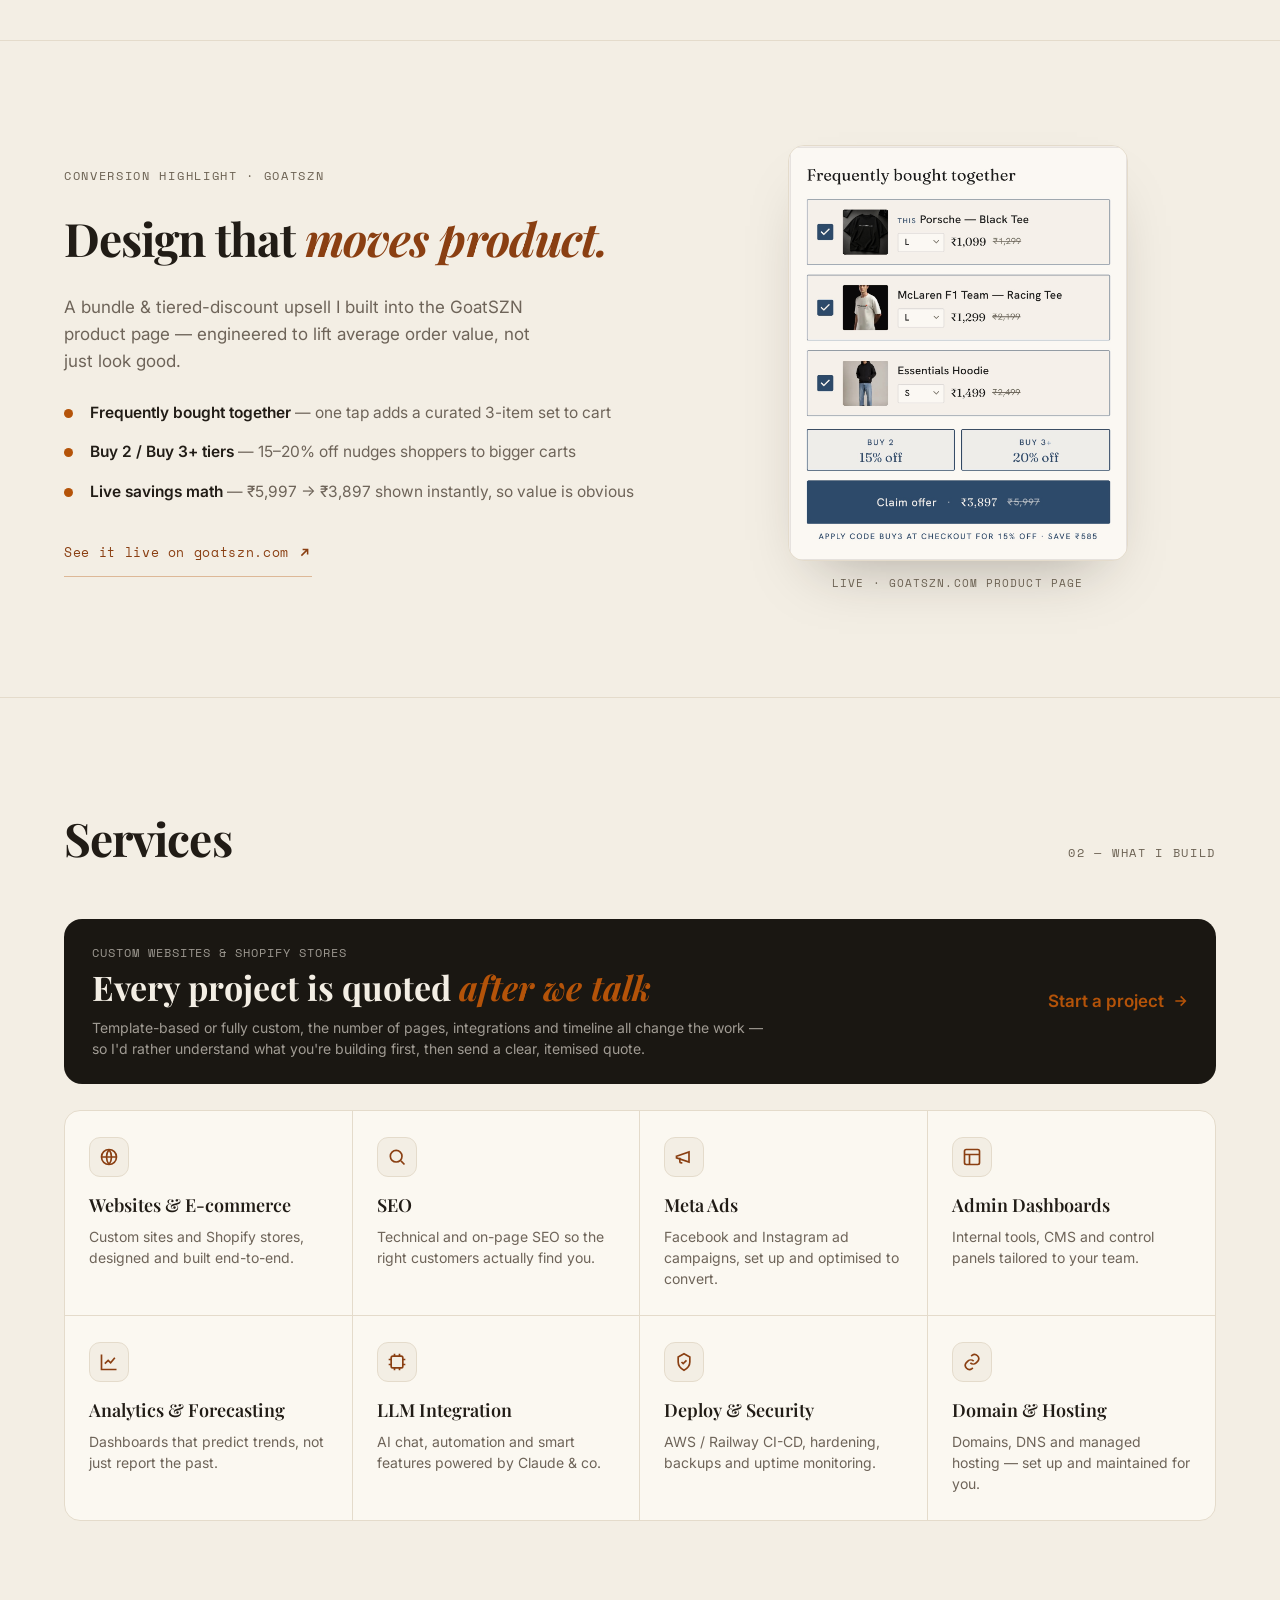
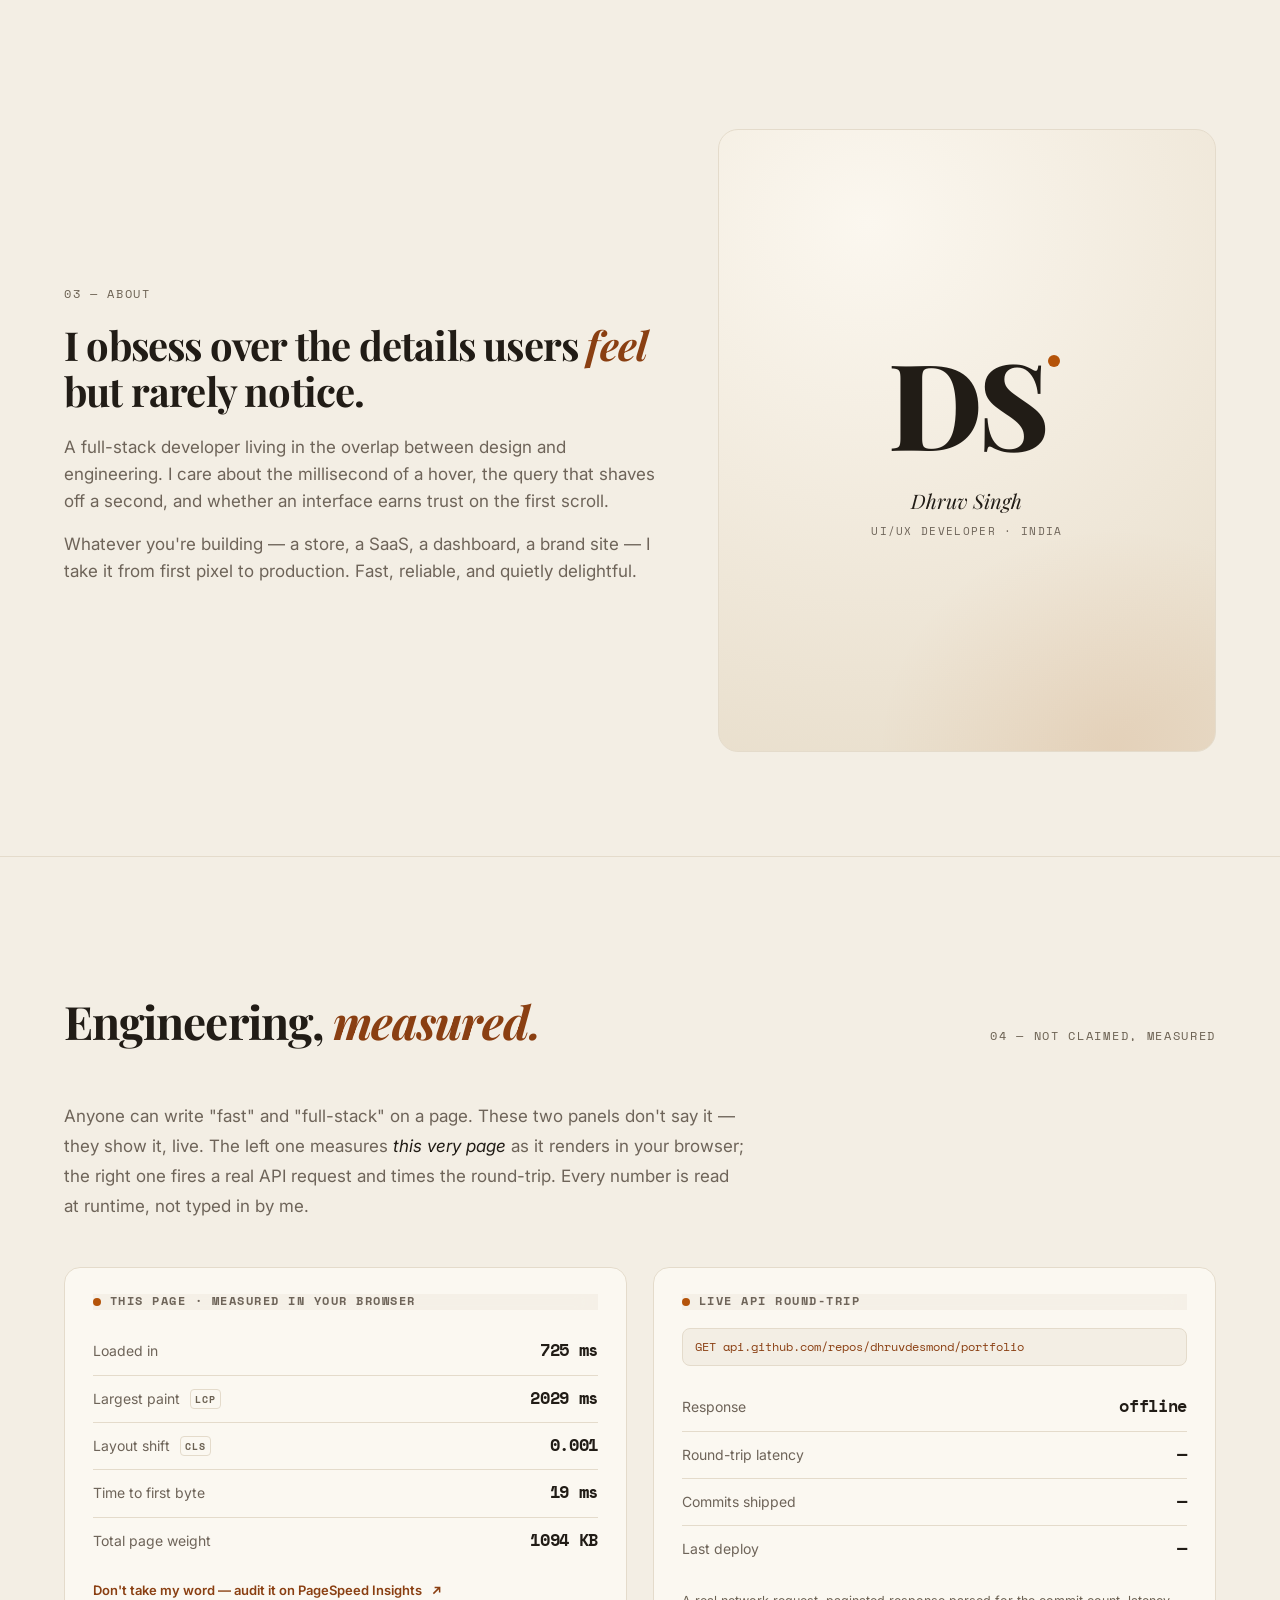
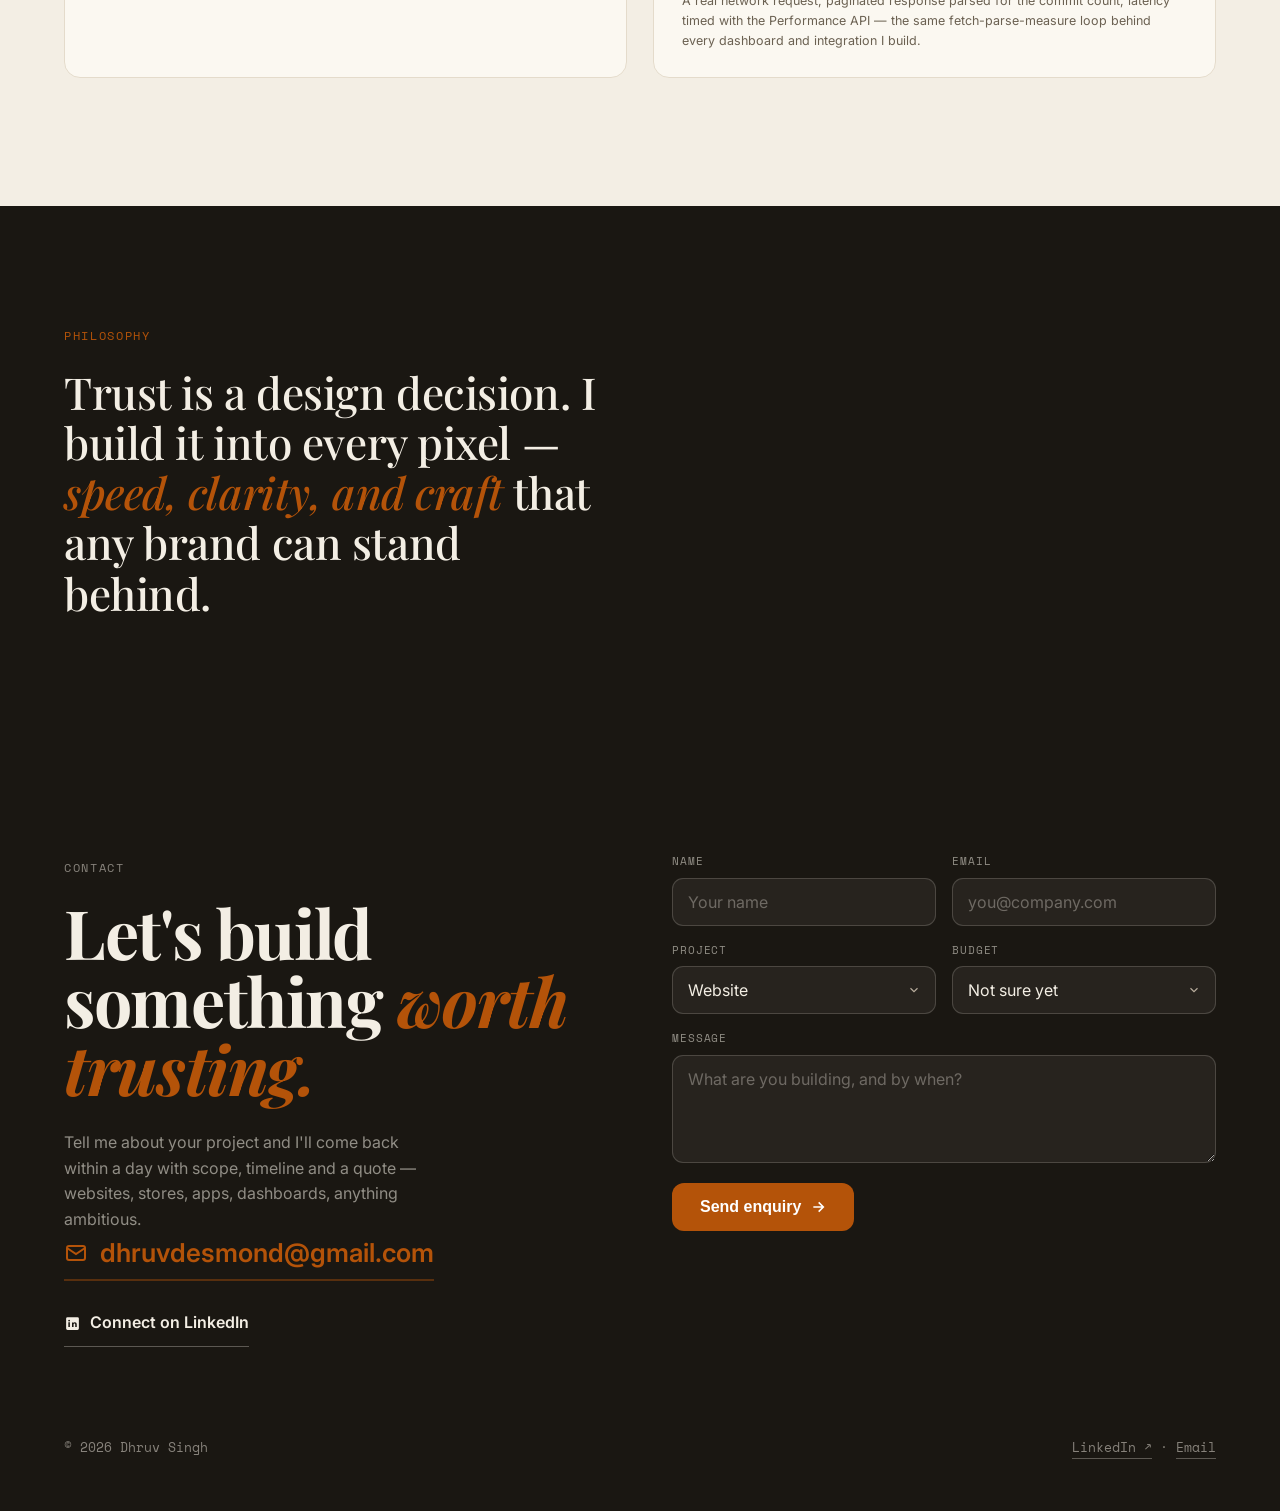
==== commit 17c58ea4: "Fix first-scroll sound cue: chain off resume(), don't race a setTimeout Wheel/scroll don't grant use" ====
--- a/index.html
+++ b/index.html
@@ -10,7 +10,7 @@
 <link rel="preconnect" href="https://fonts.gstatic.com" crossorigin />
 <link href="https://fonts.googleapis.com/css2?family=Playfair+Display:ital,wght@0,500;0,600;0,700;0,800;1,500;1,600&family=Inter:wght@400;500;600;700&family=Space+Mono:wght@400;700&display=swap" rel="stylesheet" />
 <script>(function(){var t='light';try{t=localStorage.getItem('theme')||'light';}catch(e){}document.documentElement.setAttribute('data-theme',t);})();</script>
-<link rel="stylesheet" href="styles.css?v=3" />
+<link rel="stylesheet" href="styles.css?v=4" />
 </head>
 <body>
   <canvas id="trail"></canvas>
@@ -308,6 +308,6 @@
 
   <footer><div class="wrap"><span>© 2026 Dhruv Singh</span><span><a href="https://www.linkedin.com/in/dhruv-singh-nunia/" target="_blank" rel="noopener">LinkedIn ↗</a> · <a href="mailto:dhruvdesmond@gmail.com">Email</a></span></div></footer>
 
-  <script src="script.js?v=3"></script>
+  <script src="script.js?v=4"></script>
 </body>
 </html>
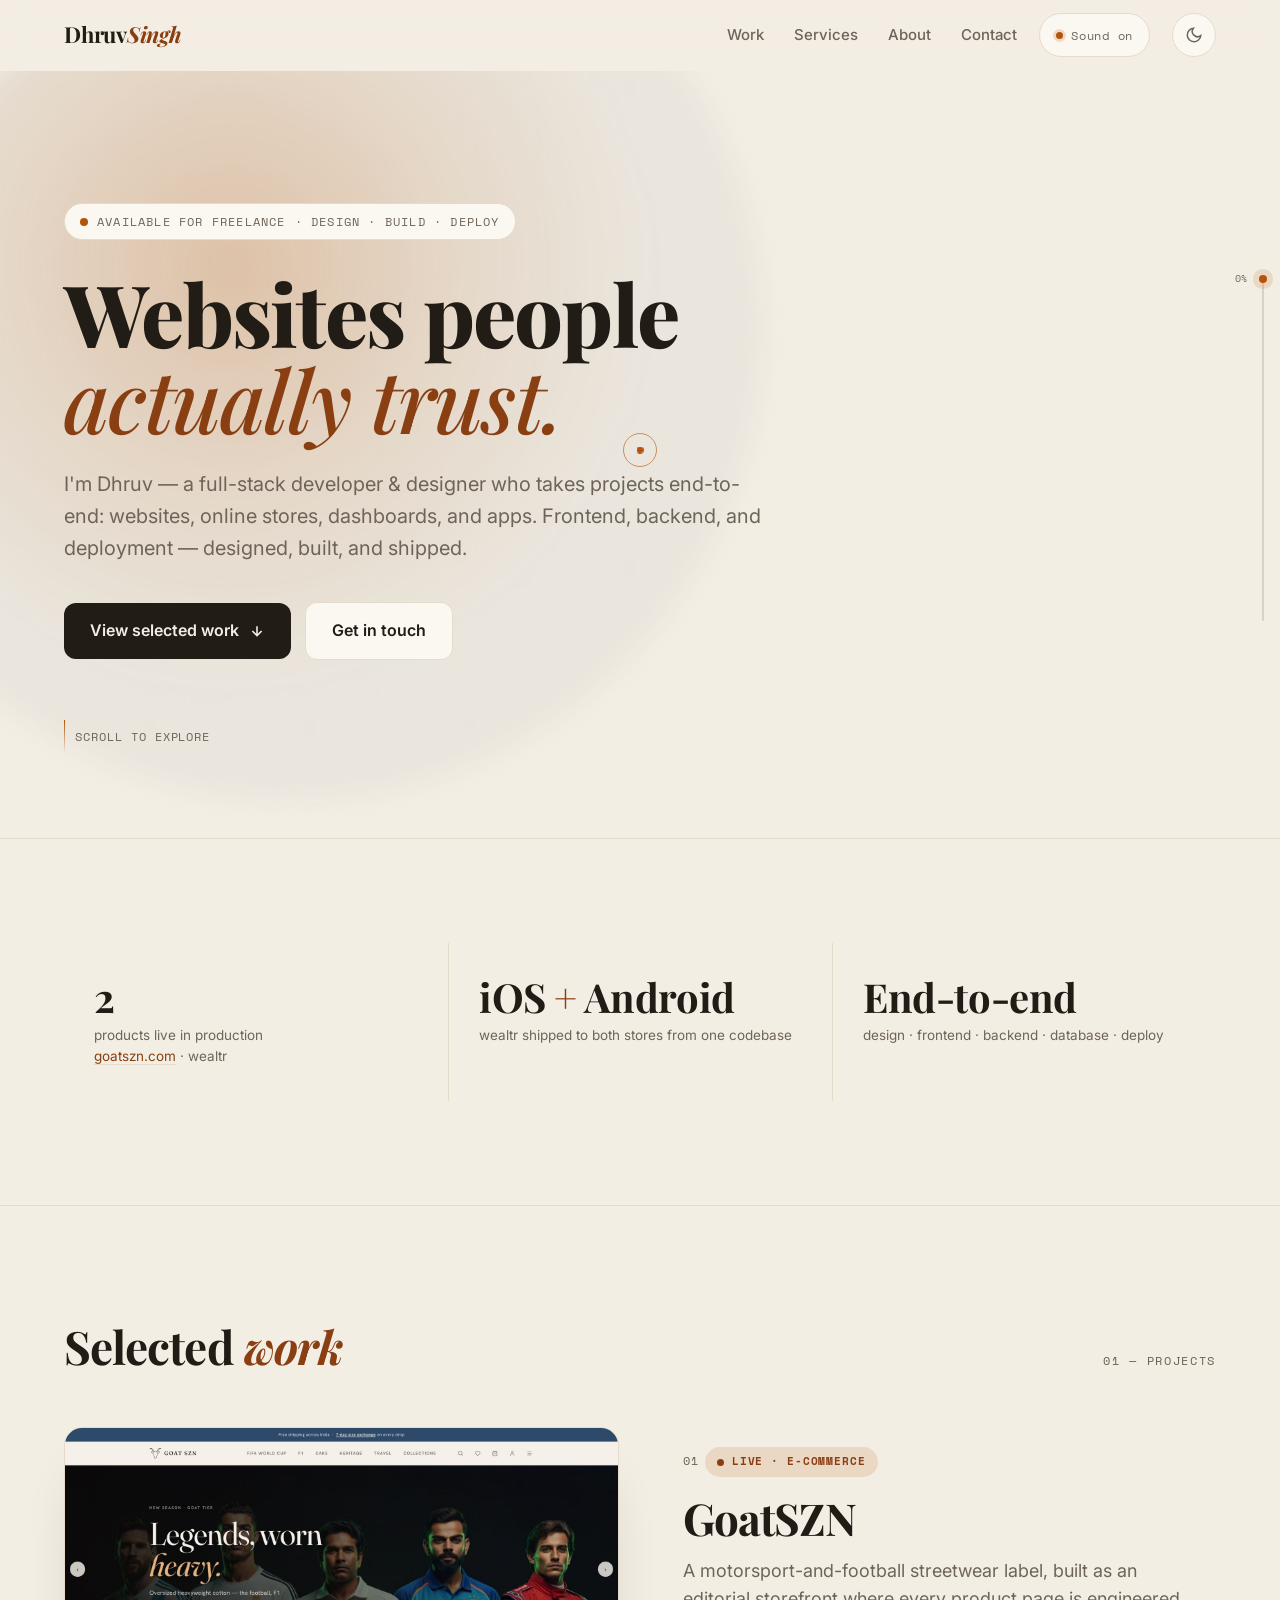
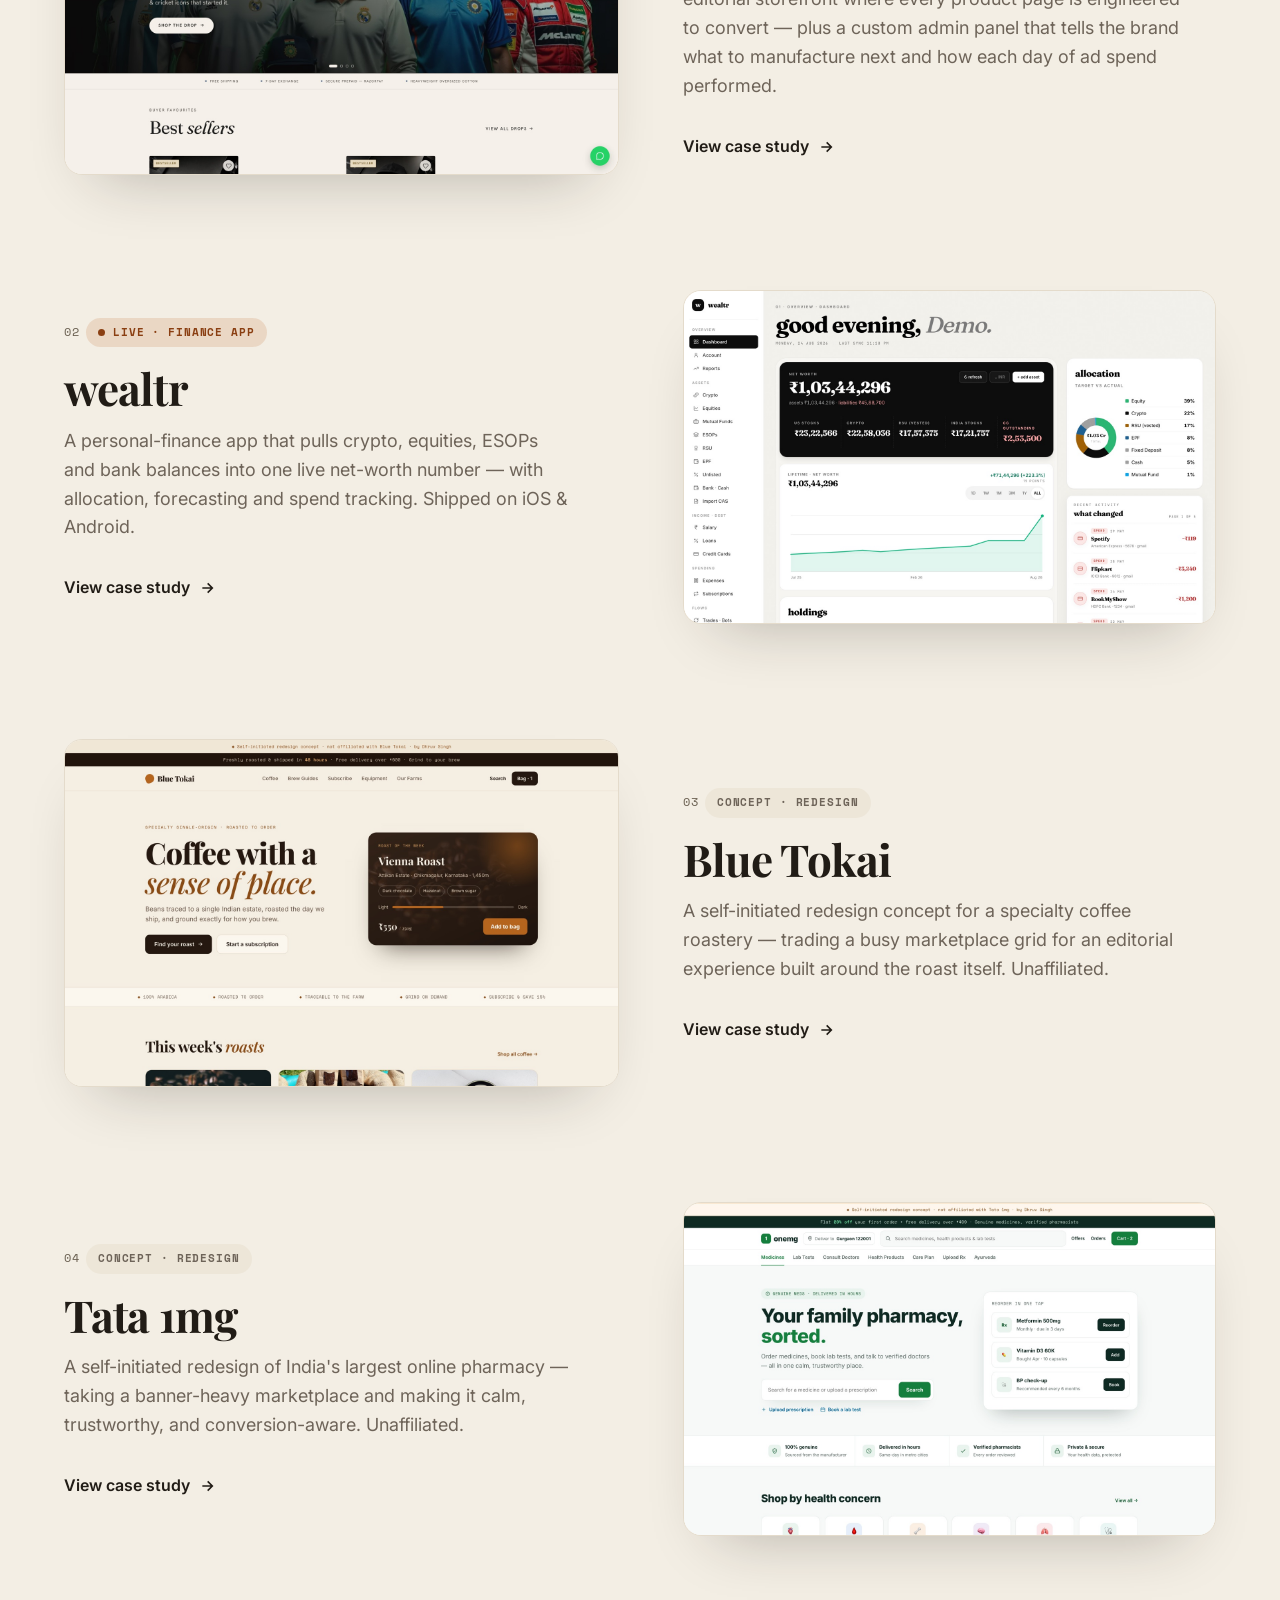
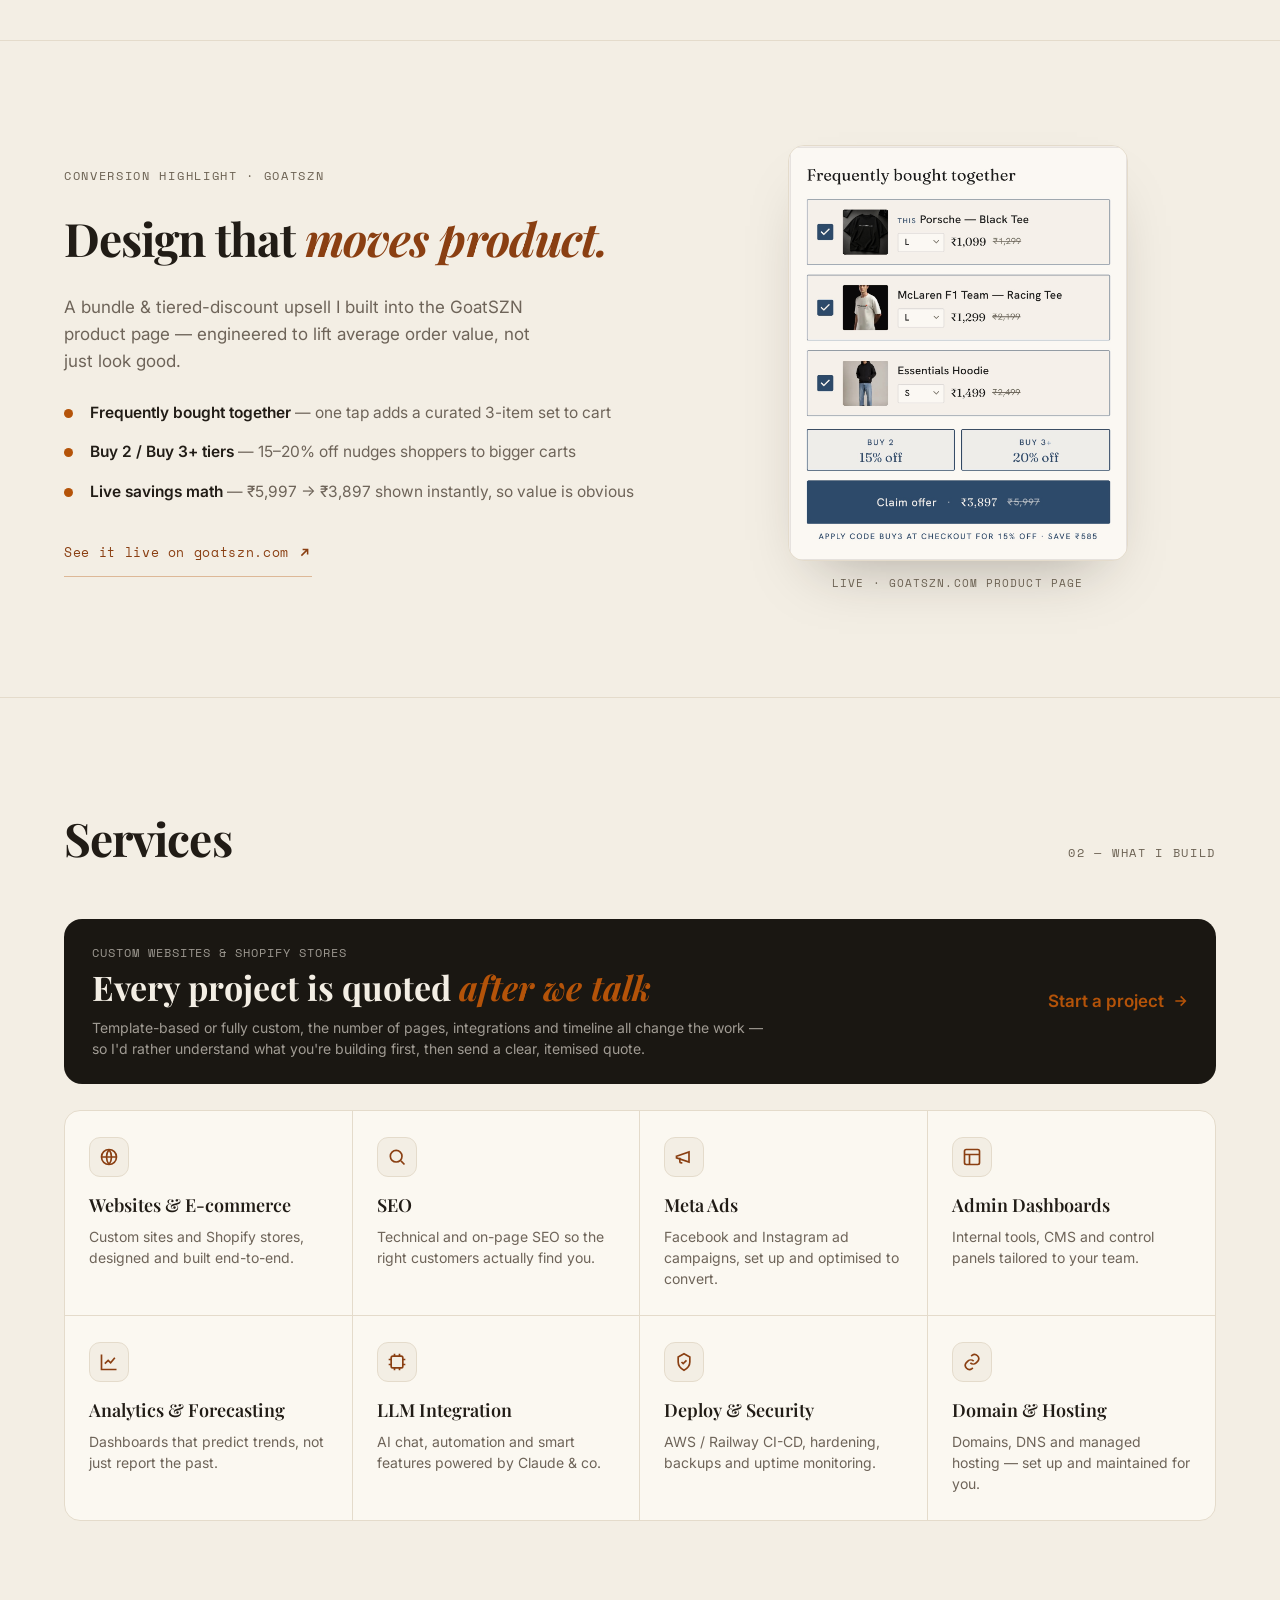
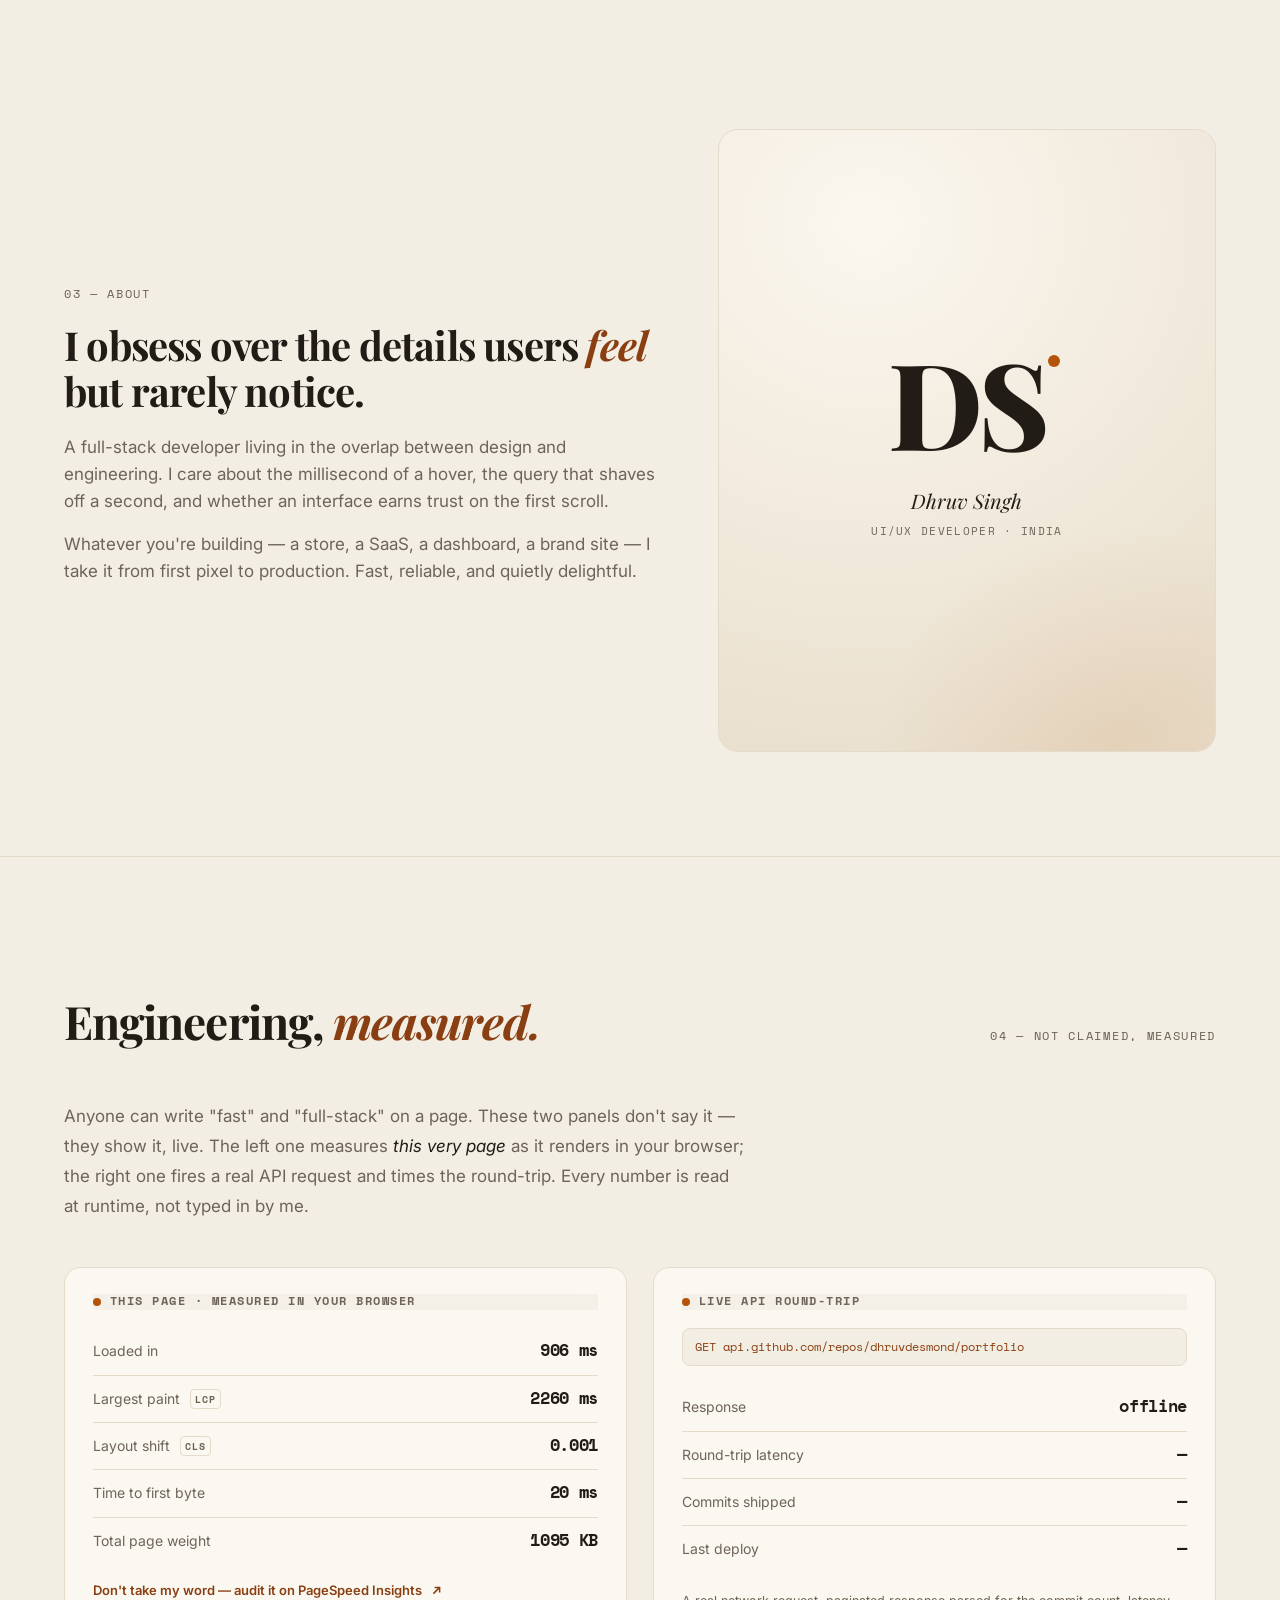
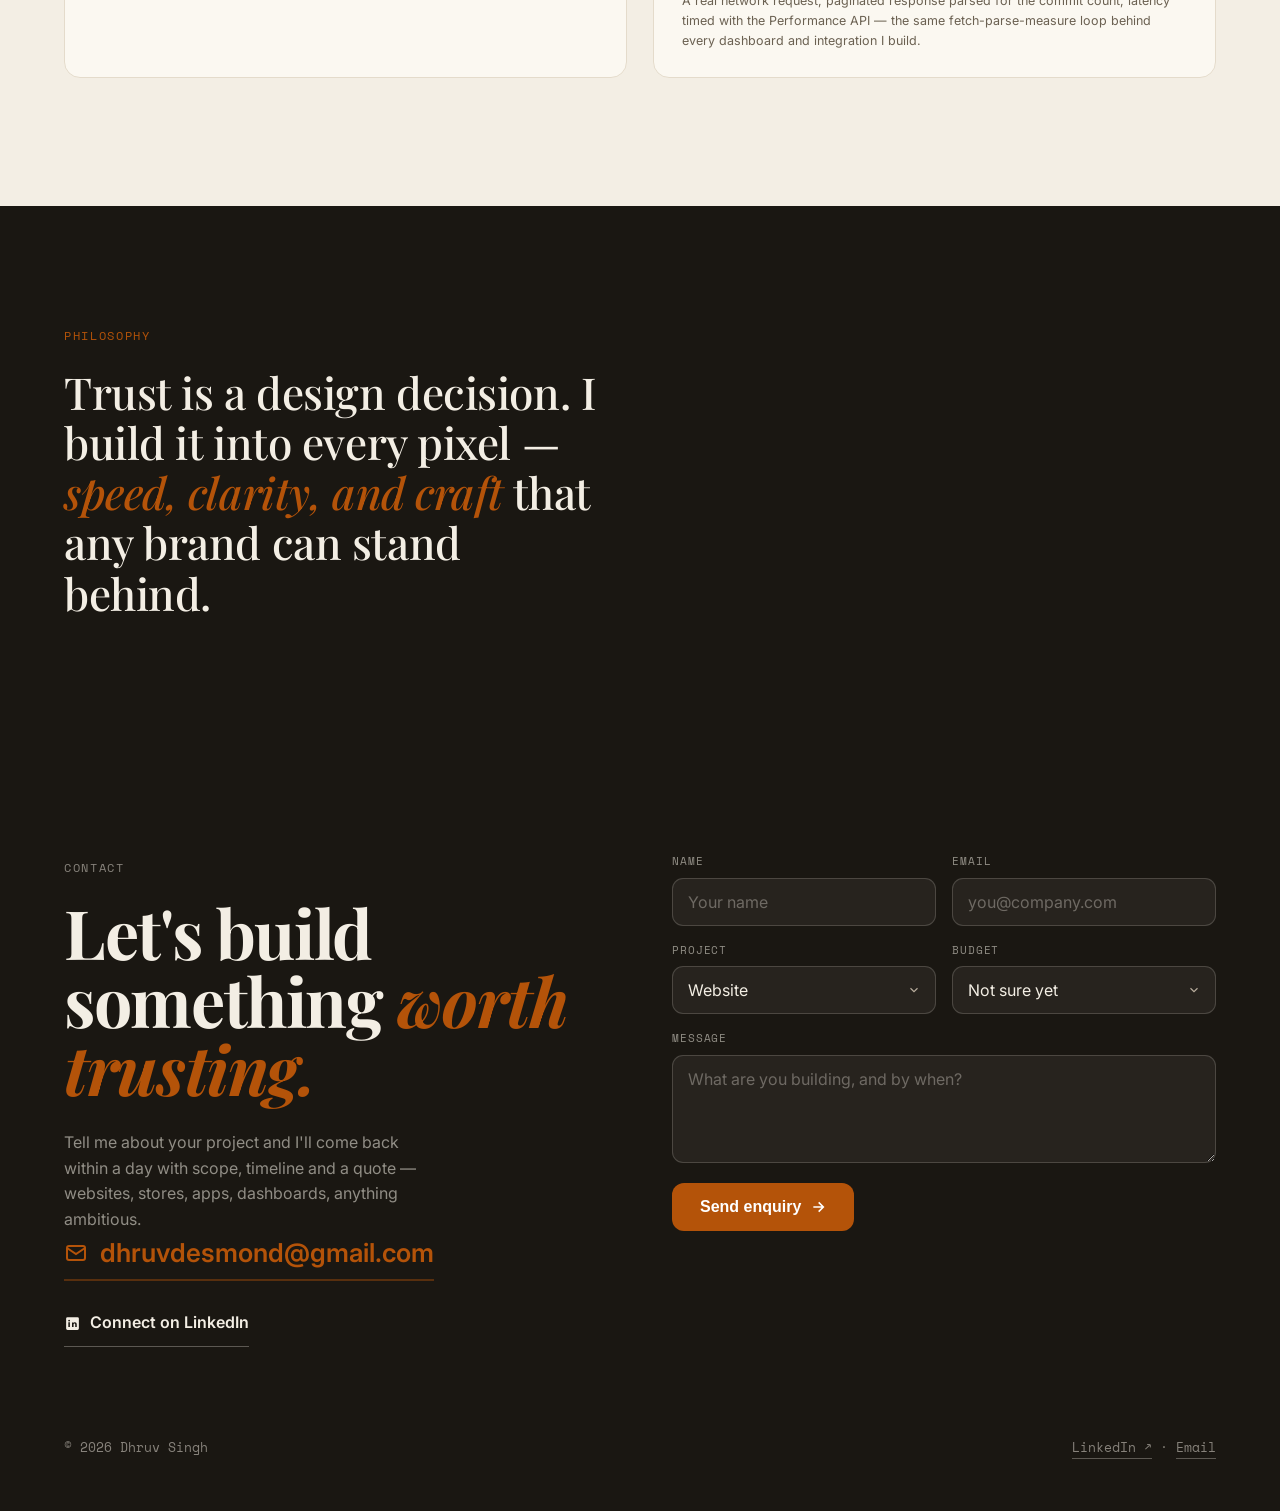
==== commit 1181d111: "Add scroll-driven pentatonic notes (musical scroll feedback) One soft note per ~100px scrolled, pitc" ====
--- a/index.html
+++ b/index.html
@@ -10,7 +10,7 @@
 <link rel="preconnect" href="https://fonts.gstatic.com" crossorigin />
 <link href="https://fonts.googleapis.com/css2?family=Playfair+Display:ital,wght@0,500;0,600;0,700;0,800;1,500;1,600&family=Inter:wght@400;500;600;700&family=Space+Mono:wght@400;700&display=swap" rel="stylesheet" />
 <script>(function(){var t='light';try{t=localStorage.getItem('theme')||'light';}catch(e){}document.documentElement.setAttribute('data-theme',t);})();</script>
-<link rel="stylesheet" href="styles.css?v=4" />
+<link rel="stylesheet" href="styles.css?v=5" />
 </head>
 <body>
   <canvas id="trail"></canvas>
@@ -308,6 +308,6 @@
 
   <footer><div class="wrap"><span>© 2026 Dhruv Singh</span><span><a href="https://www.linkedin.com/in/dhruv-singh-nunia/" target="_blank" rel="noopener">LinkedIn ↗</a> · <a href="mailto:dhruvdesmond@gmail.com">Email</a></span></div></footer>
 
-  <script src="script.js?v=4"></script>
+  <script src="script.js?v=5"></script>
 </body>
 </html>
